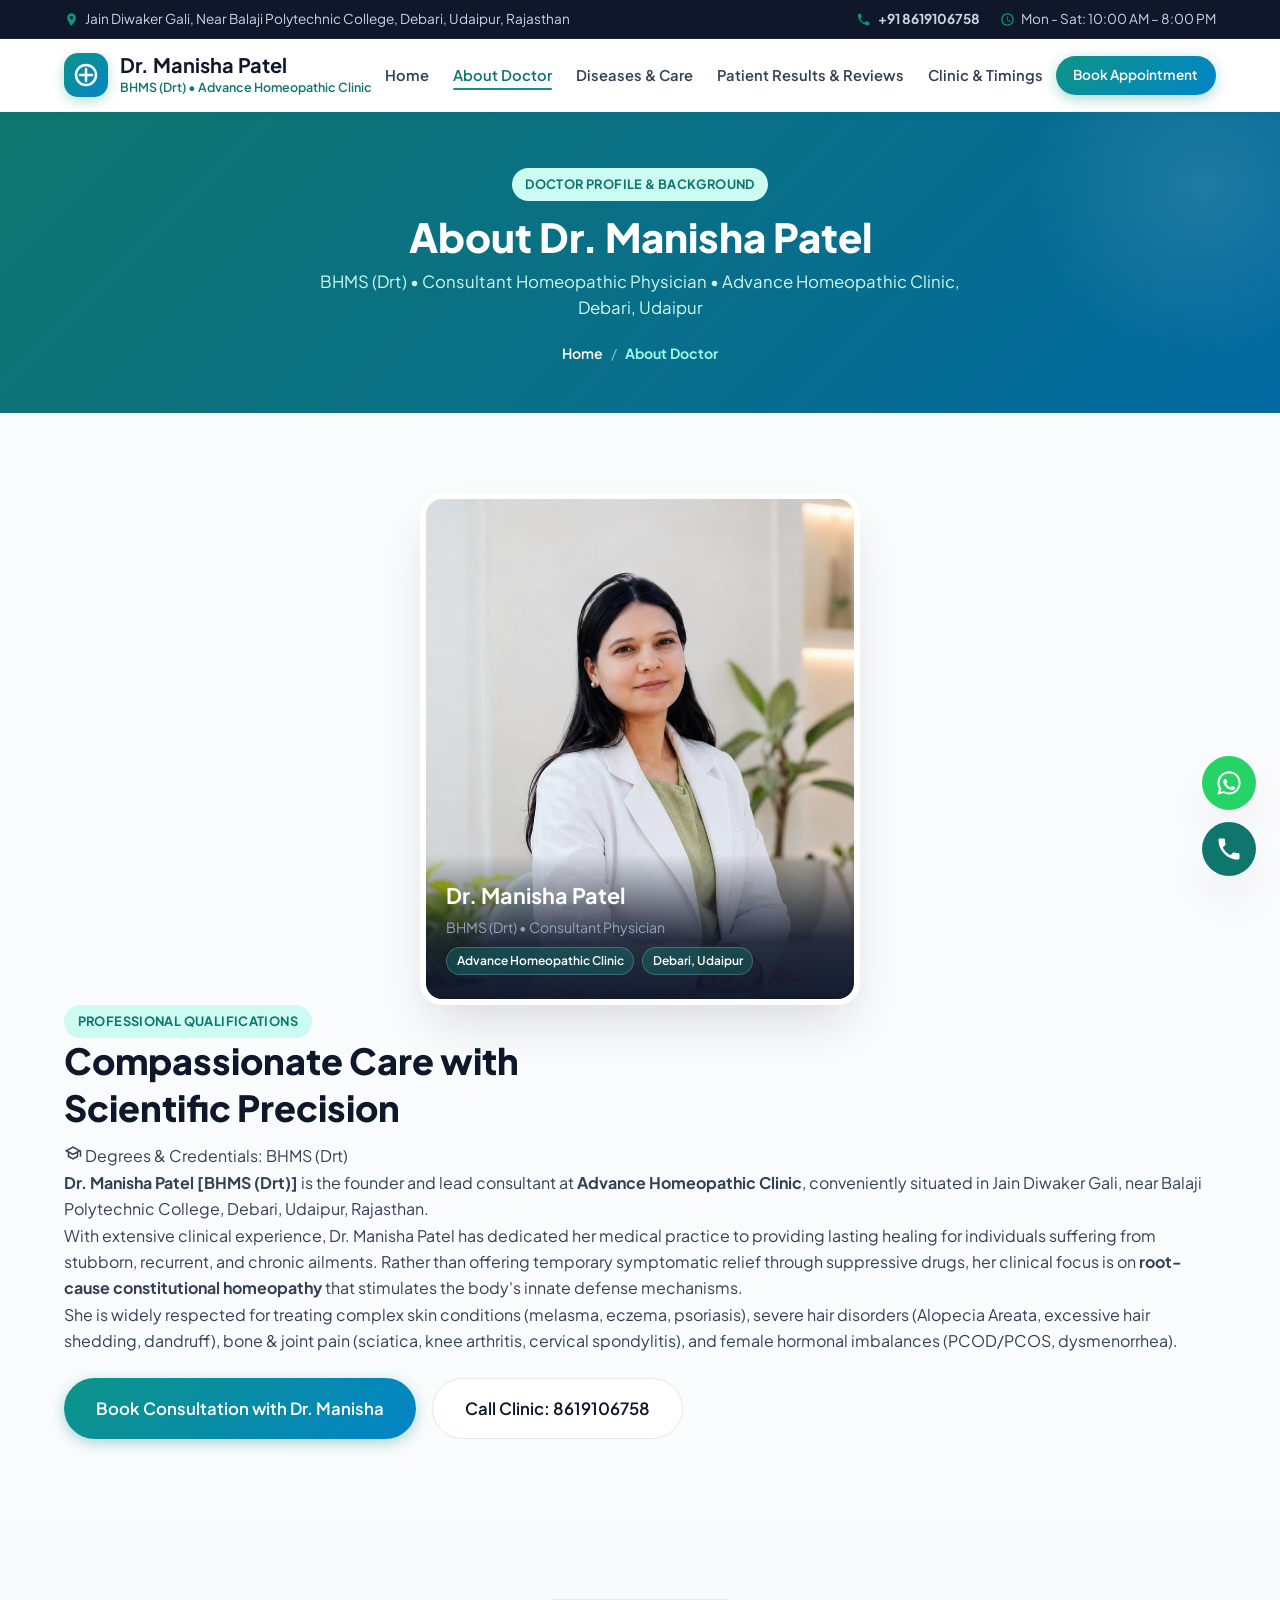
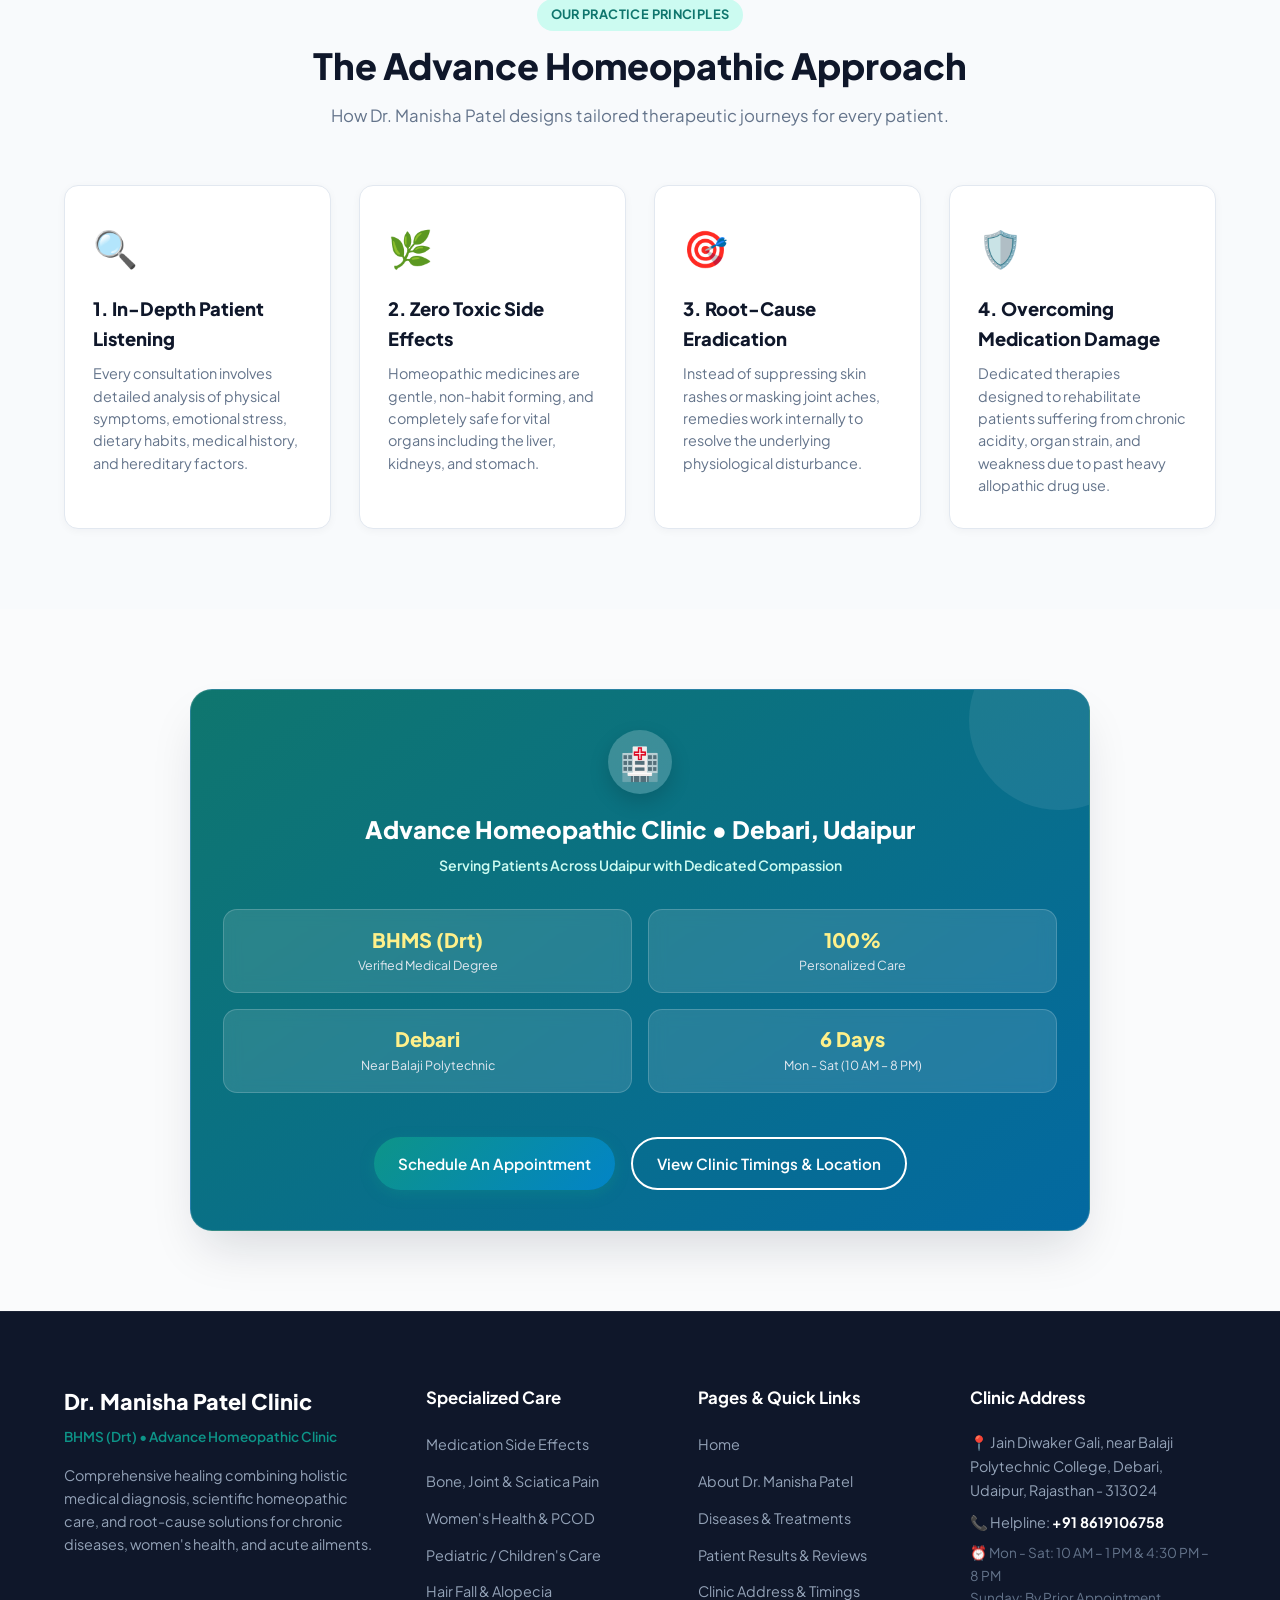
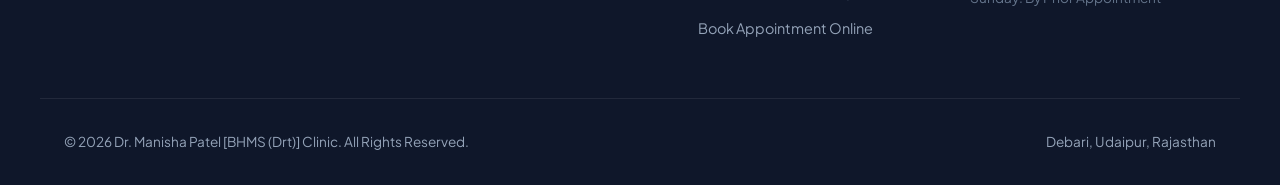
==== about.html @ db6fccb2 "Convert website to full multi-page architecture with dedicated pages for About Doctor, Diseases, Pat" ====
<!DOCTYPE html>
<html lang="en">
<head>
  <meta charset="UTF-8">
  <meta name="viewport" content="width=device-width, initial-scale=1.0">
  <title>About Dr. Manisha Patel | BHMS (Drt) - Advance Homeopathic Clinic Udaipur</title>
  <meta name="description" content="Learn about Dr. Manisha Patel (BHMS Drt) - Dedicated Homeopathic physician in Debari, Udaipur, treating chronic hair, skin, joint pain, and gynecological disorders.">
  <link rel="preconnect" href="https://fonts.googleapis.com">
  <link rel="preconnect" href="https://fonts.gstatic.com" crossorigin>
  <link href="https://fonts.googleapis.com/css2?family=Plus+Jakarta+Sans:wght@400;500;600;700;800&display=swap" rel="stylesheet">
  <link rel="stylesheet" href="assets/css/style.css">
</head>
<body>

  <!-- Top Announcement / Quick Contact Bar -->
  <aside class="top-bar" aria-label="Quick Contact Bar">
    <div class="container top-bar-content">
      <div class="top-bar-left">
        <span class="top-bar-item">
          <svg viewBox="0 0 24 24"><path d="M12 2C8.13 2 5 5.13 5 9c0 5.25 7 13 7 13s7-7.75 7-13c0-3.87-3.13-7-7-7zm0 9.5c-1.38 0-2.5-1.12-2.5-2.5s1.12-2.5 2.5-2.5 2.5 1.12 2.5 2.5-1.12 2.5-2.5 2.5z"/></svg>
          Jain Diwaker Gali, Near Balaji Polytechnic College, Debari, Udaipur, Rajasthan
        </span>
      </div>
      <div class="top-bar-right">
        <a href="tel:8619106758" class="top-bar-item">
          <svg viewBox="0 0 24 24"><path d="M6.62 10.79c1.44 2.83 3.76 5.14 6.59 6.59l2.2-2.2c.27-.27.67-.36 1.02-.24 1.12.37 2.33.57 3.57.57.55 0 1 .45 1 1V20c0 .55-.45 1-1 1-9.39 0-17-7.61-17-17 0-.55.45-1 1-1h3.5c.55 0 1 .45 1 1 0 1.25.2 2.45.57 3.57.11.35.03.74-.25 1.02l-2.2 2.2z"/></svg>
          <strong>+91 8619106758</strong>
        </a>
        <span class="top-bar-item">
          <svg viewBox="0 0 24 24"><path d="M11.99 2C6.47 2 2 6.48 2 12s4.47 10 9.99 10C17.52 22 22 17.52 22 12S17.52 2 11.99 2zM12 20c-4.42 0-8-3.58-8-8s3.58-8 8-8 8 3.58 8 8-3.58 8-8 8zm.5-13H11v6l5.25 3.15.75-1.23-4.5-2.67z"/></svg>
          Mon - Sat: 10:00 AM &ndash; 8:00 PM
        </span>
      </div>
    </div>
  </aside>

  <!-- Main Navigation Header -->
  <header class="site-header">
    <div class="container nav-container">
      <a href="index.html" class="brand-logo">
        <div class="brand-icon">
          <svg viewBox="0 0 24 24" fill="none" stroke="currentColor" stroke-width="2.5" stroke-linecap="round" stroke-linejoin="round">
            <path d="M12 6v12M6 12h12"/>
            <circle cx="12" cy="12" r="10"/>
          </svg>
        </div>
        <div class="brand-text">
          <h1>Dr. Manisha Patel</h1>
          <span>BHMS (Drt) &bull; Advance Homeopathic Clinic</span>
        </div>
      </a>

      <!-- Desktop & Mobile Nav Menu -->
      <nav>
        <ul class="nav-menu" id="navMenu">
          <li><a href="index.html" class="nav-link ">Home</a></li>
          <li><a href="about.html" class="nav-link active">About Doctor</a></li>
          <li><a href="treatments.html" class="nav-link ">Diseases &amp; Care</a></li>
          <li><a href="results.html" class="nav-link ">Patient Results &amp; Reviews</a></li>
          <li><a href="contact.html" class="nav-link ">Clinic &amp; Timings</a></li>
        </ul>
      </nav>

      <div class="nav-actions">
        <a href="appointment.html" class="btn btn-primary btn-sm">Book Appointment</a>
        <button class="mobile-toggle" id="mobileToggle" aria-label="Toggle navigation menu">
          <svg width="26" height="26" fill="currentColor" viewBox="0 0 24 24">
            <path d="M3 18h18v-2H3v2zm0-5h18v-2H3v2zm0-7v2h18V6H3z"/>
          </svg>
        </button>
      </div>
    </div>
  </header>

  <!-- Page Header Banner -->
  <section class="page-banner">
    <div class="container">
      <span class="badge badge-teal" style="margin-bottom: 0.75rem;">Doctor Profile &amp; Background</span>
      <h1>About Dr. Manisha Patel</h1>
      <p>BHMS (Drt) &bull; Consultant Homeopathic Physician &bull; Advance Homeopathic Clinic, Debari, Udaipur</p>
      <div class="breadcrumb-nav">
        <a href="index.html">Home</a>
        <span>/</span>
        <strong>About Doctor</strong>
      </div>
    </div>
  </section>

  <!-- Detailed Biography Section -->
  <section class="section">
    <div class="container about-grid">
      <div class="about-image-column">
        <div class="doctor-photo-card" style="max-width: 440px; margin: 0 auto;">
          <img src="assets/images/dr-manisha.jpg" alt="Dr. Manisha Patel BHMS Drt - Advance Homeopathic Clinic" style="height: 500px;">
          <div class="photo-overlay-info">
            <h3>Dr. Manisha Patel</h3>
            <p>BHMS (Drt) &bull; Consultant Physician</p>
            <div class="photo-specialties">
              <span>Advance Homeopathic Clinic</span>
              <span>Debari, Udaipur</span>
            </div>
          </div>
        </div>
      </div>

      <div class="about-content">
        <span class="badge badge-teal">Professional Qualifications</span>
        <h2 class="section-title">Compassionate Care with <br><span class="highlight">Scientific Precision</span></h2>
        
        <div class="credentials-pill">
          <svg width="18" height="18" fill="currentColor" viewBox="0 0 24 24"><path d="M12 3L1 9l4 2.18v6L12 21l7-3.82v-6l2-1.09V17h2V9L12 3zm6.82 6L12 12.72 5.18 9 12 5.28 18.82 9zM17 15.99l-5 2.73-5-2.73v-3.72L12 15l5-2.73v3.72z"/></svg>
          <span>Degrees &amp; Credentials: BHMS (Drt)</span>
        </div>

        <p class="about-bio">
          <strong>Dr. Manisha Patel [BHMS (Drt)]</strong> is the founder and lead consultant at <strong>Advance Homeopathic Clinic</strong>, conveniently situated in Jain Diwaker Gali, near Balaji Polytechnic College, Debari, Udaipur, Rajasthan.
        </p>

        <p class="about-bio">
          With extensive clinical experience, Dr. Manisha Patel has dedicated her medical practice to providing lasting healing for individuals suffering from stubborn, recurrent, and chronic ailments. Rather than offering temporary symptomatic relief through suppressive drugs, her clinical focus is on <strong>root-cause constitutional homeopathy</strong> that stimulates the body's innate defense mechanisms.
        </p>

        <p class="about-bio">
          She is widely respected for treating complex skin conditions (melasma, eczema, psoriasis), severe hair disorders (Alopecia Areata, excessive hair shedding, dandruff), bone &amp; joint pain (sciatica, knee arthritis, cervical spondylitis), and female hormonal imbalances (PCOD/PCOS, dysmenorrhea).
        </p>

        <div style="margin-top: 1.5rem; display: flex; gap: 1rem; flex-wrap: wrap;">
          <a href="appointment.html" class="btn btn-primary btn-lg">Book Consultation with Dr. Manisha</a>
          <a href="tel:8619106758" class="btn btn-phone btn-lg">Call Clinic: 8619106758</a>
        </div>
      </div>
    </div>
  </section>

  <!-- Medical Philosophy & Core Principles -->
  <section class="section section-bg">
    <div class="container">
      <div class="section-header">
        <span class="badge badge-teal">Our Practice Principles</span>
        <h2 class="section-title">The Advance Homeopathic Approach</h2>
        <p class="section-subtitle">How Dr. Manisha Patel designs tailored therapeutic journeys for every patient.</p>
      </div>

      <div class="philosophy-grid">
        <div class="philosophy-card">
          <div class="phil-icon">🔍</div>
          <h4>1. In-Depth Patient Listening</h4>
          <p>Every consultation involves detailed analysis of physical symptoms, emotional stress, dietary habits, medical history, and hereditary factors.</p>
        </div>

        <div class="philosophy-card">
          <div class="phil-icon">🌿</div>
          <h4>2. Zero Toxic Side Effects</h4>
          <p>Homeopathic medicines are gentle, non-habit forming, and completely safe for vital organs including the liver, kidneys, and stomach.</p>
        </div>

        <div class="philosophy-card">
          <div class="phil-icon">🎯</div>
          <h4>3. Root-Cause Eradication</h4>
          <p>Instead of suppressing skin rashes or masking joint aches, remedies work internally to resolve the underlying physiological disturbance.</p>
        </div>

        <div class="philosophy-card">
          <div class="phil-icon">🛡️</div>
          <h4>4. Overcoming Medication Damage</h4>
          <p>Dedicated therapies designed to rehabilitate patients suffering from chronic acidity, organ strain, and weakness due to past heavy allopathic drug use.</p>
        </div>
      </div>
    </div>
  </section>

  <!-- Clinic Highlights Strip -->
  <section class="section">
    <div class="container">
      <div class="about-highlights-card" style="max-width: 900px; margin: 0 auto;">
        <div class="clinic-emblem">🏥</div>
        <h3>Advance Homeopathic Clinic &bull; Debari, Udaipur</h3>
        <p class="emblem-subtitle">Serving Patients Across Udaipur with Dedicated Compassion</p>

        <div class="about-feature-badges">
          <div class="about-feature-badge-item">
            <span class="badge-num">BHMS (Drt)</span>
            <span class="badge-lbl">Verified Medical Degree</span>
          </div>
          <div class="about-feature-badge-item">
            <span class="badge-num">100%</span>
            <span class="badge-lbl">Personalized Care</span>
          </div>
          <div class="about-feature-badge-item">
            <span class="badge-num">Debari</span>
            <span class="badge-lbl">Near Balaji Polytechnic</span>
          </div>
          <div class="about-feature-badge-item">
            <span class="badge-num">6 Days</span>
            <span class="badge-lbl">Mon - Sat (10 AM &ndash; 8 PM)</span>
          </div>
        </div>

        <div style="display: flex; gap: 1rem; flex-wrap: wrap; justify-content: center; margin-top: 1rem;">
          <a href="appointment.html" class="btn btn-primary">Schedule An Appointment</a>
          <a href="contact.html" class="btn btn-outline" style="color: #ffffff; border-color: #ffffff;">View Clinic Timings &amp; Location</a>
        </div>
      </div>
    </div>
  </section>

  <!-- Floating Quick Action Buttons (Mobile & Desktop) -->
  <div class="floating-actions">
    <a href="https://wa.me/918619106758?text=Hello%20Dr.%20Manisha%20Patel,%20I%20would%20like%20to%20book%20an%20appointment." target="_blank" class="float-btn whatsapp-float" aria-label="Chat on WhatsApp">
      <span class="float-tooltip">Chat with Doctor</span>
      <svg viewBox="0 0 24 24"><path d="M12.04 2c-5.46 0-9.91 4.45-9.91 9.91 0 1.75.46 3.45 1.32 4.95L2.05 22l5.25-1.38c1.45.79 3.08 1.21 4.74 1.21 5.46 0 9.91-4.45 9.91-9.91 0-2.65-1.03-5.14-2.9-7.01A9.816 9.816 0 0012.04 2m.01 1.67c2.2 0 4.26.86 5.82 2.42a8.225 8.225 0 012.41 5.83c0 4.54-3.7 8.24-8.24 8.24-1.43 0-2.82-.37-4.04-1.08l-.29-.17-3.12.82.83-3.04-.19-.3a8.21 8.21 0 01-1.26-4.46c0-4.54 3.7-8.24 8.24-8.24m4.52 11.66c-.25-.13-1.47-.72-1.7-.81-.23-.08-.39-.13-.56.13-.17.25-.64.81-.79.97-.14.17-.29.19-.54.06-.25-.13-1.06-.39-2.02-1.25-.75-.67-1.26-1.5-1.41-1.75-.14-.25-.02-.39.11-.51.11-.11.25-.29.38-.44.13-.14.17-.25.25-.42.08-.17.04-.31-.02-.44-.06-.13-.56-1.35-.77-1.85-.2-.49-.41-.42-.56-.43h-.48c-.17 0-.44.06-.67.31-.23.25-.88.86-.88 2.1s.9 2.44 1.03 2.61c.13.17 1.77 2.7 4.29 3.79.6.26 1.07.41 1.44.53.6.19 1.15.16 1.58.1.48-.07 1.47-.6 1.68-1.18.21-.58.21-1.07.15-1.18-.07-.11-.23-.17-.48-.3z"/></svg>
    </a>
    <a href="tel:8619106758" class="float-btn call-float" aria-label="Call Clinic">
      <span class="float-tooltip">Call Doctor (8619106758)</span>
      <svg viewBox="0 0 24 24"><path d="M6.62 10.79c1.44 2.83 3.76 5.14 6.59 6.59l2.2-2.2c.27-.27.67-.36 1.02-.24 1.12.37 2.33.57 3.57.57.55 0 1 .45 1 1V20c0 .55-.45 1-1 1-9.39 0-17-7.61-17-17 0-.55.45-1 1-1h3.5c.55 0 1 .45 1 1 0 1.25.2 2.45.57 3.57.11.35.03.74-.25 1.02l-2.2 2.2z"/></svg>
    </a>
  </div>

  <!-- Footer -->
  <footer class="site-footer">
    <div class="container footer-grid">
      <!-- Col 1 -->
      <div class="footer-brand">
        <h3>Dr. Manisha Patel Clinic</h3>
        <span>BHMS (Drt) &bull; Advance Homeopathic Clinic</span>
        <p>Comprehensive healing combining holistic medical diagnosis, scientific homeopathic care, and root-cause solutions for chronic diseases, women's health, and acute ailments.</p>
      </div>

      <!-- Col 2 -->
      <div class="footer-col">
        <h4>Specialized Care</h4>
        <ul class="footer-links">
          <li><a href="treatments.html">Medication Side Effects</a></li>
          <li><a href="treatments.html">Bone, Joint &amp; Sciatica Pain</a></li>
          <li><a href="treatments.html">Women's Health &amp; PCOD</a></li>
          <li><a href="treatments.html">Pediatric / Children's Care</a></li>
          <li><a href="treatments.html">Hair Fall &amp; Alopecia</a></li>
        </ul>
      </div>

      <!-- Col 3 -->
      <div class="footer-col">
        <h4>Pages &amp; Quick Links</h4>
        <ul class="footer-links">
          <li><a href="index.html">Home</a></li>
          <li><a href="about.html">About Dr. Manisha Patel</a></li>
          <li><a href="treatments.html">Diseases &amp; Treatments</a></li>
          <li><a href="results.html">Patient Results &amp; Reviews</a></li>
          <li><a href="contact.html">Clinic Address &amp; Timings</a></li>
          <li><a href="appointment.html">Book Appointment Online</a></li>
        </ul>
      </div>

      <!-- Col 4 -->
      <div class="footer-col">
        <h4>Clinic Address</h4>
        <p style="font-size: 0.9rem; margin-bottom: 0.5rem;">
          📍 Jain Diwaker Gali, near Balaji Polytechnic College, Debari, Udaipur, Rajasthan - 313024
        </p>
        <p style="font-size: 0.9rem; margin-bottom: 0.5rem;">
          📞 Helpline: <a href="tel:8619106758" style="color: #ffffff; font-weight: 700;">+91 8619106758</a>
        </p>
        <p style="font-size: 0.85rem; color: #64748b;">
          ⏰ Mon - Sat: 10 AM &ndash; 1 PM &amp; 4:30 PM &ndash; 8 PM<br>Sunday: By Prior Appointment
        </p>
      </div>
    </div>

    <div class="container footer-bottom">
      <p>&copy; 2026 Dr. Manisha Patel [BHMS (Drt)] Clinic. All Rights Reserved.</p>
      <p>Debari, Udaipur, Rajasthan</p>
    </div>
  </footer>

  <!-- Main JavaScript -->
  <script src="assets/js/main.js"></script>
</body>
</html>
---- assets/css/style.css ----
/* ==========================================================================
   Dr. Manisha Patel Clinic - Main Stylesheet
   BHMS (Drt) | Advance Homeopathic Clinic Debari, Udaipur
   ========================================================================== */

:root {
  --primary: #0d9488;
  --primary-dark: #0f766e;
  --primary-light: #ccfbf1;
  --primary-gradient: linear-gradient(135deg, #0d9488 0%, #0284c7 100%);
  --secondary: #0284c7;
  --accent: #f59e0b;
  --accent-soft: #fef3c7;
  
  --dark: #0f172a;
  --slate: #334155;
  --muted: #64748b;
  --light-bg: #f8fafc;
  --card-bg: #ffffff;
  --border: #e2e8f0;
  --border-light: #f1f5f9;
  
  --whatsapp-color: #25d366;
  --whatsapp-dark: #128c7e;
  
  --shadow-sm: 0 2px 8px rgba(15, 23, 42, 0.04);
  --shadow-md: 0 10px 25px -5px rgba(15, 23, 42, 0.08), 0 8px 10px -6px rgba(15, 23, 42, 0.04);
  --shadow-lg: 0 20px 35px -10px rgba(13, 148, 136, 0.15);
  --shadow-xl: 0 25px 50px -12px rgba(15, 23, 42, 0.15);
  
  --radius-sm: 8px;
  --radius-md: 14px;
  --radius-lg: 22px;
  --radius-full: 9999px;
  
  --transition: all 0.3s cubic-bezier(0.4, 0, 0.2, 1);
}

*, *::before, *::after {
  box-sizing: border-box;
  margin: 0;
  padding: 0;
}

html {
  scroll-behavior: smooth;
  font-size: 16px;
}

body {
  font-family: 'Plus Jakarta Sans', system-ui, -apple-system, BlinkMacSystemFont, 'Segoe UI', Roboto, sans-serif;
  color: var(--slate);
  background-color: #fafbfc;
  line-height: 1.65;
  overflow-x: hidden;
}

img {
  max-width: 100%;
  height: auto;
  display: block;
}

a {
  color: inherit;
  text-decoration: none;
  transition: var(--transition);
}

button, input, select, textarea {
  font-family: inherit;
}

.container {
  width: 100%;
  max-width: 1200px;
  margin: 0 auto;
  padding: 0 1.5rem;
}

/* ==========================================================================
   Top Announcement / Quick Contact Bar
   ========================================================================== */
.top-bar {
  background: var(--dark);
  color: #cbd5e1;
  font-size: 0.85rem;
  padding: 0.5rem 0;
  border-bottom: 1px solid rgba(255, 255, 255, 0.08);
}

.top-bar-content {
  display: flex;
  justify-content: space-between;
  align-items: center;
  flex-wrap: wrap;
  gap: 0.75rem;
}

.top-bar-left, .top-bar-right {
  display: flex;
  align-items: center;
  gap: 1.25rem;
  flex-wrap: wrap;
}

.top-bar-item {
  display: inline-flex;
  align-items: center;
  gap: 0.4rem;
}

.top-bar-item svg {
  width: 15px;
  height: 15px;
  fill: currentColor;
  color: var(--primary);
}

.top-bar a:hover {
  color: #ffffff;
  text-decoration: underline;
}

/* ==========================================================================
   Header & Navigation
   ========================================================================== */
.site-header {
  background: rgba(255, 255, 255, 0.95);
  backdrop-filter: blur(12px);
  -webkit-backdrop-filter: blur(12px);
  position: sticky;
  top: 0;
  z-index: 1000;
  box-shadow: var(--shadow-sm);
  border-bottom: 1px solid var(--border-light);
  transition: var(--transition);
}

.nav-container {
  display: flex;
  align-items: center;
  justify-content: space-between;
  padding: 0.85rem 1.5rem;
}

.brand-logo {
  display: flex;
  align-items: center;
  gap: 0.75rem;
}

.brand-icon {
  width: 44px;
  height: 44px;
  background: var(--primary-gradient);
  border-radius: var(--radius-md);
  display: flex;
  align-items: center;
  justify-content: center;
  color: #ffffff;
  box-shadow: 0 4px 12px rgba(13, 148, 136, 0.3);
}

.brand-icon svg {
  width: 24px;
  height: 24px;
}

.brand-text h1 {
  font-size: 1.25rem;
  font-weight: 700;
  color: var(--dark);
  line-height: 1.2;
}

.brand-text span {
  font-size: 0.78rem;
  font-weight: 600;
  color: var(--primary-dark);
  display: block;
}

.nav-menu {
  display: flex;
  align-items: center;
  gap: 1.5rem;
  list-style: none;
}

.nav-link {
  font-weight: 600;
  font-size: 0.92rem;
  color: var(--slate);
  position: relative;
  padding: 0.25rem 0;
}

.nav-link:hover, .nav-link.active {
  color: var(--primary-dark);
}

.nav-link::after {
  content: '';
  position: absolute;
  bottom: -2px;
  left: 0;
  width: 0;
  height: 2px;
  background: var(--primary);
  transition: var(--transition);
  border-radius: 2px;
}

.nav-link:hover::after, .nav-link.active::after {
  width: 100%;
}

.nav-actions {
  display: flex;
  align-items: center;
  gap: 0.75rem;
}

.mobile-toggle {
  display: none;
  background: none;
  border: none;
  color: var(--dark);
  cursor: pointer;
  padding: 0.5rem;
}

/* ==========================================================================
   Buttons & Badges
   ========================================================================== */
.btn {
  display: inline-flex;
  align-items: center;
  justify-content: center;
  gap: 0.5rem;
  padding: 0.75rem 1.5rem;
  border-radius: var(--radius-full);
  font-weight: 600;
  font-size: 0.95rem;
  cursor: pointer;
  border: none;
  transition: var(--transition);
  text-align: center;
}

.btn-primary {
  background: var(--primary-gradient);
  color: #ffffff;
  box-shadow: 0 4px 14px rgba(13, 148, 136, 0.35);
}

.btn-primary:hover {
  transform: translateY(-2px);
  box-shadow: 0 6px 20px rgba(13, 148, 136, 0.45);
}

.btn-outline {
  background: transparent;
  color: var(--primary-dark);
  border: 2px solid var(--primary);
}

.btn-outline:hover {
  background: var(--primary);
  color: #ffffff;
  transform: translateY(-2px);
}

.btn-whatsapp {
  background: var(--whatsapp-color);
  color: #ffffff;
  box-shadow: 0 4px 14px rgba(37, 211, 102, 0.3);
}

.btn-whatsapp:hover {
  background: var(--whatsapp-dark);
  color: #ffffff;
  transform: translateY(-2px);
  box-shadow: 0 6px 20px rgba(37, 211, 102, 0.4);
}

.btn-phone {
  background: #ffffff;
  color: var(--dark);
  border: 1px solid var(--border);
}

.btn-phone:hover {
  background: var(--light-bg);
  border-color: var(--primary);
  color: var(--primary-dark);
}

.btn-sm {
  padding: 0.5rem 1.1rem;
  font-size: 0.85rem;
}

.btn-lg {
  padding: 0.95rem 2rem;
  font-size: 1.05rem;
}

.badge {
  display: inline-flex;
  align-items: center;
  gap: 0.4rem;
  padding: 0.35rem 0.85rem;
  border-radius: var(--radius-full);
  font-size: 0.8rem;
  font-weight: 700;
  letter-spacing: 0.03em;
  text-transform: uppercase;
}

.badge-teal {
  background: var(--primary-light);
  color: var(--primary-dark);
}

.badge-amber {
  background: var(--accent-soft);
  color: #92400e;
}

.badge-rose {
  background: #ffe4e6;
  color: #be123c;
}

.badge-blue {
  background: #e0f2fe;
  color: #0369a1;
}

.badge-purple {
  background: #f3e8ff;
  color: #7e22ce;
}

/* ==========================================================================
   Hero Section
   ========================================================================== */
.hero-section {
  position: relative;
  padding: 4.5rem 0 3.5rem;
  background: linear-gradient(180deg, #f0fdfa 0%, #ffffff 100%);
  overflow: hidden;
}

.hero-section::before {
  content: '';
  position: absolute;
  top: -150px;
  right: -100px;
  width: 450px;
  height: 450px;
  border-radius: 50%;
  background: radial-gradient(circle, rgba(13, 148, 136, 0.08) 0%, rgba(2, 132, 199, 0.02) 70%, transparent 100%);
  z-index: 0;
}

.hero-grid {
  display: grid;
  grid-template-columns: 1.15fr 0.85fr;
  gap: 3.5rem;
  align-items: center;
  position: relative;
  z-index: 1;
}

.hero-content {
  display: flex;
  flex-direction: column;
  gap: 1.25rem;
}

.hero-title {
  font-size: 2.85rem;
  font-weight: 800;
  color: var(--dark);
  line-height: 1.2;
  letter-spacing: -0.02em;
}

.hero-title .highlight {
  background: var(--primary-gradient);
  -webkit-background-clip: text;
  -webkit-text-fill-color: transparent;
}

.hero-doctor-badge {
  display: inline-flex;
  align-items: center;
  gap: 0.5rem;
  background: #ffffff;
  padding: 0.4rem 1rem;
  border-radius: var(--radius-full);
  box-shadow: var(--shadow-sm);
  border: 1px solid var(--border);
  width: fit-content;
  font-size: 0.9rem;
  color: var(--primary-dark);
  font-weight: 600;
}

.hero-desc {
  font-size: 1.125rem;
  color: var(--slate);
  line-height: 1.7;
}

.hero-features {
  display: grid;
  grid-template-columns: repeat(2, 1fr);
  gap: 0.75rem;
  margin-top: 0.5rem;
}

.hero-feature-item {
  display: flex;
  align-items: center;
  gap: 0.6rem;
  font-size: 0.95rem;
  font-weight: 600;
  color: var(--dark);
}

.hero-feature-item svg {
  color: var(--primary);
  flex-shrink: 0;
}

.hero-cta-group {
  display: flex;
  gap: 1rem;
  flex-wrap: wrap;
  margin-top: 1rem;
}

.doctor-photo-card {
  position: relative;
  border-radius: var(--radius-lg);
  overflow: hidden;
  box-shadow: var(--shadow-xl);
  border: 6px solid #ffffff;
  background: #ffffff;
  max-width: 400px;
  width: 100%;
}

.doctor-photo-card img {
  width: 100%;
  height: 480px;
  object-fit: cover;
  object-position: top center;
  transition: transform 0.5s ease;
}

.doctor-photo-card:hover img {
  transform: scale(1.02);
}

.photo-overlay-info {
  position: absolute;
  bottom: 0;
  left: 0;
  right: 0;
  padding: 1.5rem 1.25rem;
  background: linear-gradient(180deg, transparent 0%, rgba(15, 23, 42, 0.88) 60%, rgba(15, 23, 42, 0.98) 100%);
  color: #ffffff;
}

.photo-overlay-info h3 {
  font-size: 1.35rem;
  font-weight: 700;
  margin-bottom: 0.15rem;
}

.photo-overlay-info p {
  font-size: 0.88rem;
  color: #94a3b8;
  margin-bottom: 0.5rem;
}

.photo-specialties {
  display: flex;
  gap: 0.5rem;
  flex-wrap: wrap;
}

.photo-specialties span {
  background: rgba(13, 148, 136, 0.3);
  backdrop-filter: blur(4px);
  border: 1px solid rgba(255, 255, 255, 0.2);
  padding: 0.2rem 0.6rem;
  border-radius: var(--radius-full);
  font-size: 0.75rem;
  font-weight: 600;
}

.floating-badge {
  position: absolute;
  background: #ffffff;
  padding: 0.75rem 1.1rem;
  border-radius: var(--radius-md);
  box-shadow: var(--shadow-lg);
  display: flex;
  align-items: center;
  gap: 0.75rem;
  z-index: 2;
  border: 1px solid rgba(13, 148, 136, 0.15);
  animation: float 4s ease-in-out infinite alternate;
}

.floating-badge.badge-top-left {
  top: 2rem;
  left: -2rem;
}

.floating-badge.badge-bottom-right {
  bottom: 3.5rem;
  right: -1.5rem;
  animation-delay: -2s;
}

.floating-badge-icon {
  width: 38px;
  height: 38px;
  border-radius: 50%;
  background: var(--primary-light);
  color: var(--primary-dark);
  display: flex;
  align-items: center;
  justify-content: center;
  font-size: 1.2rem;
}

.floating-badge-text strong {
  display: block;
  font-size: 0.9rem;
  color: var(--dark);
  line-height: 1.2;
}

.floating-badge-text span {
  font-size: 0.75rem;
  color: var(--muted);
}

@keyframes float {
  0% { transform: translateY(0px); }
  100% { transform: translateY(-10px); }
}

/* ==========================================================================
   Section Headers
   ========================================================================== */
.section {
  padding: 5rem 0;
}

.section-bg {
  background: #f8fafc;
}

.section-header {
  text-align: center;
  max-width: 760px;
  margin: 0 auto 3.5rem;
}

.section-header .badge {
  margin-bottom: 0.75rem;
}

.section-title {
  font-size: 2.25rem;
  font-weight: 800;
  color: var(--dark);
  line-height: 1.3;
  margin-bottom: 0.75rem;
}

.section-subtitle {
  font-size: 1.05rem;
  color: var(--muted);
}

/* ==========================================================================
   Disease Categories & Conditions Section
   ========================================================================== */
.disease-categories-grid {
  display: grid;
  grid-template-columns: repeat(auto-fit, minmax(360px, 1fr));
  gap: 2rem;
}

.disease-category-card {
  background: #ffffff;
  border-radius: var(--radius-lg);
  border: 1px solid var(--border);
  box-shadow: var(--shadow-sm);
  overflow: hidden;
  transition: var(--transition);
  display: flex;
  flex-direction: column;
}

.disease-category-card:hover {
  transform: translateY(-5px);
  box-shadow: var(--shadow-lg);
  border-color: var(--primary);
}

.disease-card-header {
  padding: 1.5rem 1.75rem;
  display: flex;
  align-items: center;
  gap: 1rem;
  border-bottom: 1px solid var(--border-light);
  background: #fafbfc;
}

.disease-card-icon {
  width: 52px;
  height: 52px;
  border-radius: var(--radius-md);
  display: flex;
  align-items: center;
  justify-content: center;
  font-size: 1.6rem;
  background: #ffffff;
  box-shadow: var(--shadow-sm);
  border: 1px solid var(--border);
  flex-shrink: 0;
}

.disease-card-title-group h3 {
  font-size: 1.25rem;
  font-weight: 800;
  color: var(--dark);
  line-height: 1.25;
}

.disease-card-title-group span {
  font-size: 0.8rem;
  font-weight: 600;
  color: var(--primary-dark);
}

.disease-items-list {
  padding: 1.5rem 1.75rem;
  list-style: none;
  display: flex;
  flex-direction: column;
  gap: 1rem;
  flex-grow: 1;
}

.disease-item {
  display: flex;
  align-items: flex-start;
  gap: 0.85rem;
}

.disease-item-sign {
  width: 32px;
  height: 32px;
  border-radius: var(--radius-sm);
  background: #f0fdfa;
  border: 1px solid rgba(13, 148, 136, 0.2);
  display: flex;
  align-items: center;
  justify-content: center;
  font-size: 1rem;
  flex-shrink: 0;
  margin-top: 0.15rem;
}

.disease-item-content strong {
  display: block;
  font-size: 0.95rem;
  font-weight: 700;
  color: var(--dark);
  line-height: 1.35;
}

.disease-item-content p {
  font-size: 0.86rem;
  color: var(--muted);
  line-height: 1.45;
  margin-top: 0.15rem;
}

.disease-card-footer {
  padding: 1rem 1.75rem;
  background: #fafbfc;
  border-top: 1px solid var(--border-light);
  display: flex;
  align-items: center;
  justify-content: space-between;
}

.disease-card-footer a {
  font-size: 0.88rem;
  font-weight: 700;
  color: var(--primary-dark);
  display: inline-flex;
  align-items: center;
  gap: 0.4rem;
}

.disease-card-footer a:hover {
  color: var(--secondary);
  text-decoration: underline;
}

/* ==========================================================================
   Real Patient Results & Reviews Showcase (New)
   ========================================================================== */
.results-section {
  background: linear-gradient(180deg, #ffffff 0%, #f0fdfa 50%, #ffffff 100%);
  padding: 5rem 0;
}

.results-grid {
  display: grid;
  grid-template-columns: repeat(auto-fit, minmax(350px, 1fr));
  gap: 2rem;
}

.result-card {
  background: #ffffff;
  border-radius: var(--radius-lg);
  border: 1px solid var(--border);
  box-shadow: var(--shadow-md);
  overflow: hidden;
  transition: var(--transition);
  display: flex;
  flex-direction: column;
}

.result-card:hover {
  transform: translateY(-5px);
  box-shadow: var(--shadow-xl);
  border-color: var(--primary);
}

.result-image-holder {
  position: relative;
  background: #0f172a;
  overflow: hidden;
  display: flex;
  align-items: center;
  justify-content: center;
  min-height: 280px;
}

.result-image-holder img {
  width: 100%;
  height: 280px;
  object-fit: contain;
  background: #0b0f19;
  transition: transform 0.4s ease;
}

.result-card:hover .result-image-holder img {
  transform: scale(1.03);
}

.result-badge-tag {
  position: absolute;
  top: 1rem;
  left: 1rem;
  background: rgba(15, 23, 42, 0.85);
  backdrop-filter: blur(4px);
  color: #ffffff;
  padding: 0.35rem 0.85rem;
  border-radius: var(--radius-full);
  font-size: 0.78rem;
  font-weight: 700;
  border: 1px solid rgba(255, 255, 255, 0.2);
  display: inline-flex;
  align-items: center;
  gap: 0.35rem;
}

.result-badge-tag.verified {
  background: rgba(13, 148, 136, 0.9);
}

.result-card-body {
  padding: 1.5rem 1.75rem;
  display: flex;
  flex-direction: column;
  gap: 0.65rem;
  flex-grow: 1;
}

.result-category-label {
  font-size: 0.8rem;
  font-weight: 700;
  text-transform: uppercase;
  color: var(--primary-dark);
  letter-spacing: 0.04em;
}

.result-card-body h4 {
  font-size: 1.25rem;
  font-weight: 800;
  color: var(--dark);
  line-height: 1.3;
}

.result-card-body p {
  font-size: 0.9rem;
  color: var(--muted);
  line-height: 1.55;
}

.result-outcome-badge {
  display: inline-flex;
  align-items: center;
  gap: 0.4rem;
  background: #dcfce7;
  color: #15803d;
  font-size: 0.8rem;
  font-weight: 700;
  padding: 0.3rem 0.75rem;
  border-radius: var(--radius-full);
  width: fit-content;
  margin-top: 0.25rem;
}

/* WhatsApp Review Card */
.whatsapp-review-card {
  background: #ffffff;
  border-radius: var(--radius-lg);
  border: 2px solid #25d366;
  box-shadow: var(--shadow-lg);
  overflow: hidden;
  display: flex;
  flex-direction: column;
}

.whatsapp-review-header {
  background: #075e54;
  color: #ffffff;
  padding: 1rem 1.5rem;
  display: flex;
  align-items: center;
  justify-content: space-between;
}

.whatsapp-review-header .user-info {
  display: flex;
  align-items: center;
  gap: 0.75rem;
}

.whatsapp-review-header .avatar {
  width: 40px;
  height: 40px;
  border-radius: 50%;
  background: #128c7e;
  display: flex;
  align-items: center;
  justify-content: center;
  font-size: 1.2rem;
}

.whatsapp-review-header strong {
  display: block;
  font-size: 0.95rem;
}

.whatsapp-review-header span {
  font-size: 0.75rem;
  color: #a7f3d0;
}

.whatsapp-image-container {
  background: #efeae2;
  padding: 1.25rem;
  display: flex;
  justify-content: center;
}

.whatsapp-image-container img {
  border-radius: var(--radius-md);
  box-shadow: var(--shadow-md);
  max-height: 250px;
  object-fit: contain;
}

.whatsapp-review-quote {
  padding: 1.5rem 1.75rem;
  background: #ffffff;
  flex-grow: 1;
}

.whatsapp-review-quote blockquote {
  font-size: 0.95rem;
  font-style: italic;
  color: var(--dark);
  line-height: 1.6;
  border-left: 3px solid #25d366;
  padding-left: 1rem;
  margin-bottom: 0.75rem;
}

/* ==========================================================================
   Appointment Booking Section
   ========================================================================== */
.booking-section {
  position: relative;
  background: linear-gradient(180deg, #f0fdfa 0%, #e0f2fe 100%);
  padding: 5rem 0;
}

.booking-card-wrapper {
  max-width: 960px;
  margin: 0 auto;
  background: #ffffff;
  border-radius: var(--radius-lg);
  box-shadow: var(--shadow-xl);
  overflow: hidden;
  border: 1px solid var(--border);
  display: grid;
  grid-template-columns: 1fr 1.35fr;
}

.booking-info-pane {
  background: linear-gradient(135deg, #0f766e 0%, #0369a1 100%);
  color: #ffffff;
  padding: 3rem 2.25rem;
  display: flex;
  flex-direction: column;
  justify-content: space-between;
}

.booking-info-top h3 {
  font-size: 1.75rem;
  font-weight: 800;
  margin-bottom: 0.75rem;
  line-height: 1.25;
}

.booking-info-top p {
  font-size: 0.95rem;
  color: #e2e8f0;
  line-height: 1.6;
  margin-bottom: 2rem;
}

.booking-perks {
  display: flex;
  flex-direction: column;
  gap: 1.15rem;
}

.booking-perk-item {
  display: flex;
  align-items: flex-start;
  gap: 0.85rem;
}

.booking-perk-icon {
  width: 28px;
  height: 28px;
  border-radius: 50%;
  background: rgba(255, 255, 255, 0.2);
  display: flex;
  align-items: center;
  justify-content: center;
  flex-shrink: 0;
}

.booking-perk-icon svg {
  width: 16px;
  height: 16px;
  fill: #ffffff;
}

.booking-perk-text strong {
  display: block;
  font-size: 0.95rem;
  font-weight: 700;
}

.booking-perk-text span {
  font-size: 0.82rem;
  color: #cbd5e1;
}

.booking-direct-contact {
  margin-top: 2.5rem;
  padding-top: 1.5rem;
  border-top: 1px solid rgba(255, 255, 255, 0.2);
}

.booking-direct-contact p {
  font-size: 0.85rem;
  color: #cbd5e1;
  margin-bottom: 0.5rem;
}

.direct-phone-link {
  display: inline-flex;
  align-items: center;
  gap: 0.5rem;
  font-size: 1.35rem;
  font-weight: 800;
  color: #ffffff;
}

.direct-phone-link:hover {
  color: var(--accent);
}

.booking-form-pane {
  padding: 3rem 2.5rem;
  background: #ffffff;
}

.booking-form-header {
  margin-bottom: 1.75rem;
}

.booking-form-header h4 {
  font-size: 1.45rem;
  font-weight: 800;
  color: var(--dark);
}

.booking-form-header p {
  font-size: 0.9rem;
  color: var(--muted);
}

.appointment-form {
  display: flex;
  flex-direction: column;
  gap: 1.25rem;
}

.form-row {
  display: grid;
  grid-template-columns: repeat(2, 1fr);
  gap: 1rem;
}

.form-group {
  display: flex;
  flex-direction: column;
  gap: 0.4rem;
}

.form-group label {
  font-size: 0.88rem;
  font-weight: 700;
  color: var(--slate);
}

.form-group label .required {
  color: #e11d48;
}

.form-control {
  width: 100%;
  padding: 0.75rem 1rem;
  font-size: 0.95rem;
  border: 1.5px solid var(--border);
  border-radius: var(--radius-sm);
  background: #ffffff;
  color: var(--dark);
  transition: var(--transition);
  outline: none;
}

.form-control:focus {
  border-color: var(--primary);
  box-shadow: 0 0 0 3px rgba(13, 148, 136, 0.15);
}

textarea.form-control {
  resize: vertical;
  min-height: 85px;
}

.form-actions {
  display: flex;
  flex-direction: column;
  gap: 0.75rem;
  margin-top: 0.5rem;
}

.form-actions .or-divider {
  text-align: center;
  position: relative;
  font-size: 0.8rem;
  color: var(--muted);
  font-weight: 600;
  margin: 0.25rem 0;
}

.form-actions .or-divider::before,
.form-actions .or-divider::after {
  content: '';
  position: absolute;
  top: 50%;
  width: 40%;
  height: 1px;
  background: var(--border);
}

.form-actions .or-divider::before { left: 0; }
.form-actions .or-divider::after { right: 0; }

.form-privacy-note {
  font-size: 0.78rem;
  color: var(--muted);
  text-align: center;
  margin-top: 0.5rem;
}

/* ==========================================================================
   Clinic Location & Hours Section (Without Google Map)
   ========================================================================== */
.location-cards-row {
  display: grid;
  grid-template-columns: repeat(auto-fit, minmax(340px, 1fr));
  gap: 2rem;
}

.location-info-card {
  background: #ffffff;
  border-radius: var(--radius-lg);
  padding: 2.25rem;
  box-shadow: var(--shadow-sm);
  border: 1px solid var(--border);
  display: flex;
  flex-direction: column;
  justify-content: space-between;
  transition: var(--transition);
}

.location-info-card:hover {
  transform: translateY(-4px);
  box-shadow: var(--shadow-md);
  border-color: var(--primary-light);
}

.location-card-icon-title {
  display: flex;
  align-items: center;
  gap: 1rem;
  margin-bottom: 1.25rem;
}

.location-icon-bubble {
  width: 48px;
  height: 48px;
  border-radius: var(--radius-md);
  background: var(--primary-light);
  color: var(--primary-dark);
  display: flex;
  align-items: center;
  justify-content: center;
  font-size: 1.4rem;
  flex-shrink: 0;
}

.location-card-icon-title h4 {
  font-size: 1.25rem;
  font-weight: 800;
  color: var(--dark);
}

.location-card-body p {
  font-size: 0.95rem;
  color: var(--slate);
  line-height: 1.65;
  margin-bottom: 0.85rem;
}

.location-card-body p:last-child {
  margin-bottom: 0;
}

.hours-badge {
  display: inline-block;
  background: #f0fdf4;
  color: #166534;
  font-size: 0.8rem;
  font-weight: 700;
  padding: 0.25rem 0.75rem;
  border-radius: var(--radius-full);
  margin-top: 0.5rem;
}

.location-actions-wrap {
  margin-top: 1.75rem;
  padding-top: 1.25rem;
  border-top: 1px dashed var(--border);
  display: flex;
  gap: 0.75rem;
  flex-wrap: wrap;
}

/* ==========================================================================
   Footer
   ========================================================================== */
.site-footer {
  background: var(--dark);
  color: #94a3b8;
  padding: 4.5rem 0 2rem;
  border-top: 1px solid rgba(255, 255, 255, 0.05);
}

.footer-grid {
  display: grid;
  grid-template-columns: 1.4fr 1fr 1fr 1.1fr;
  gap: 3rem;
  margin-bottom: 3.5rem;
}

.footer-brand h3 {
  color: #ffffff;
  font-size: 1.35rem;
  font-weight: 800;
  margin-bottom: 0.4rem;
}

.footer-brand span {
  color: var(--primary);
  font-size: 0.85rem;
  font-weight: 600;
  display: block;
  margin-bottom: 1rem;
}

.footer-brand p {
  font-size: 0.9rem;
  line-height: 1.6;
}

.footer-col h4 {
  color: #ffffff;
  font-size: 1.05rem;
  font-weight: 700;
  margin-bottom: 1.25rem;
}

.footer-links {
  list-style: none;
  display: flex;
  flex-direction: column;
  gap: 0.65rem;
}

.footer-links a {
  font-size: 0.9rem;
  color: #94a3b8;
}

.footer-links a:hover {
  color: #ffffff;
  padding-left: 4px;
}

.footer-bottom {
  padding-top: 2rem;
  border-top: 1px solid rgba(255, 255, 255, 0.08);
  display: flex;
  justify-content: space-between;
  align-items: center;
  flex-wrap: wrap;
  gap: 1rem;
  font-size: 0.85rem;
}

/* ==========================================================================
   Floating Action Buttons (Mobile)
   ========================================================================== */
.floating-actions {
  position: fixed;
  bottom: 1.5rem;
  right: 1.5rem;
  display: flex;
  flex-direction: column;
  gap: 0.75rem;
  z-index: 999;
}

.float-btn {
  width: 54px;
  height: 54px;
  border-radius: 50%;
  display: flex;
  align-items: center;
  justify-content: center;
  color: #ffffff;
  box-shadow: var(--shadow-xl);
  transition: var(--transition);
  position: relative;
}

.float-btn:hover {
  transform: scale(1.08);
}

.float-btn.whatsapp-float {
  background: var(--whatsapp-color);
}

.float-btn.call-float {
  background: var(--primary-dark);
}

.float-btn svg {
  width: 28px;
  height: 28px;
  fill: currentColor;
}

.float-tooltip {
  position: absolute;
  right: 64px;
  background: var(--dark);
  color: #ffffff;
  padding: 0.35rem 0.75rem;
  border-radius: var(--radius-sm);
  font-size: 0.75rem;
  font-weight: 600;
  white-space: nowrap;
  opacity: 0;
  pointer-events: none;
  transition: opacity 0.2s ease;
}

.float-btn:hover .float-tooltip {
  opacity: 1;
}

/* ==========================================================================
   Interactive Booking Confirmation Modal
   ========================================================================== */
.modal-backdrop {
  position: fixed;
  top: 0;
  left: 0;
  width: 100vw;
  height: 100vh;
  background: rgba(15, 23, 42, 0.65);
  backdrop-filter: blur(5px);
  z-index: 2000;
  display: none;
  align-items: center;
  justify-content: center;
  padding: 1rem;
}

.modal-backdrop.active {
  display: flex;
}

.modal-card {
  background: #ffffff;
  border-radius: var(--radius-lg);
  max-width: 520px;
  width: 100%;
  padding: 2.25rem;
  box-shadow: var(--shadow-xl);
  border: 1px solid var(--border);
  position: relative;
  text-align: center;
  animation: modalEnter 0.3s cubic-bezier(0.16, 1, 0.3, 1);
}

@keyframes modalEnter {
  from {
    opacity: 0;
    transform: scale(0.92) translateY(20px);
  }
  to {
    opacity: 1;
    transform: scale(1) translateY(0);
  }
}

.modal-close-btn {
  position: absolute;
  top: 1.25rem;
  right: 1.25rem;
  background: none;
  border: none;
  font-size: 1.5rem;
  color: var(--muted);
  cursor: pointer;
  line-height: 1;
}

.modal-check-icon {
  width: 64px;
  height: 64px;
  border-radius: 50%;
  background: #dcfce7;
  color: #16a34a;
  display: flex;
  align-items: center;
  justify-content: center;
  margin: 0 auto 1.25rem;
}

.modal-check-icon svg {
  width: 36px;
  height: 36px;
}

.modal-card h3 {
  font-size: 1.5rem;
  font-weight: 800;
  color: var(--dark);
  margin-bottom: 0.5rem;
}

.modal-card p.modal-subtitle {
  font-size: 0.95rem;
  color: var(--muted);
  margin-bottom: 1.5rem;
}

.modal-booking-details {
  background: #f8fafc;
  border: 1px solid var(--border);
  border-radius: var(--radius-md);
  padding: 1.25rem;
  text-align: left;
  margin-bottom: 1.5rem;
}

.modal-detail-row {
  display: flex;
  justify-content: space-between;
  padding: 0.45rem 0;
  font-size: 0.88rem;
  border-bottom: 1px dashed var(--border);
}

.modal-detail-row:last-child {
  border-bottom: none;
}

.modal-detail-row span:first-child {
  color: var(--muted);
  font-weight: 500;
}

.modal-detail-row span:last-child {
  color: var(--dark);
  font-weight: 700;
}

.modal-actions {
  display: flex;
  flex-direction: column;
  gap: 0.75rem;
}

/* ==========================================================================
   Responsive Design
   ========================================================================== */
@media (max-width: 992px) {
  .hero-grid {
    grid-template-columns: 1fr;
    gap: 2.5rem;
    text-align: center;
  }

  .hero-content {
    align-items: center;
  }

  .hero-features {
    justify-content: center;
  }

  .hero-cta-group {
    justify-content: center;
  }

  .floating-badge.badge-top-left {
    left: 0;
  }

  .floating-badge.badge-bottom-right {
    right: 0;
  }

  .booking-card-wrapper {
    grid-template-columns: 1fr;
  }

  .footer-grid {
    grid-template-columns: 1fr 1fr;
    gap: 2rem;
  }
}

@media (max-width: 768px) {
  .hero-title {
    font-size: 2.2rem;
  }

  .mobile-toggle {
    display: block;
  }

  .nav-menu {
    position: fixed;
    top: 70px;
    left: 0;
    right: 0;
    background: #ffffff;
    flex-direction: column;
    padding: 2rem 1.5rem;
    gap: 1.25rem;
    box-shadow: var(--shadow-xl);
    border-bottom: 1px solid var(--border);
    display: none;
  }

  .nav-menu.mobile-open {
    display: flex;
  }

  .top-bar-left, .top-bar-right {
    justify-content: center;
    width: 100%;
  }

  .form-row {
    grid-template-columns: 1fr;
  }

  .disease-categories-grid {
    grid-template-columns: 1fr;
  }

  .results-grid {
    grid-template-columns: 1fr;
  }

  .booking-info-pane, .booking-form-pane {
    padding: 2rem 1.5rem;
  }

  .footer-grid {
    grid-template-columns: 1fr;
  }

  .doctor-photo-card img {
    height: 380px;
  }
}

/* ==========================================================================
   About Section Highlights Card (Replacing second photo)
   ========================================================================== */
.about-highlights-card {
  background: linear-gradient(145deg, #0f766e 0%, #0369a1 100%);
  color: #ffffff;
  border-radius: var(--radius-lg);
  padding: 2.5rem 2rem;
  box-shadow: var(--shadow-xl);
  display: flex;
  flex-direction: column;
  align-items: center;
  text-align: center;
  position: relative;
  overflow: hidden;
  border: 1px solid rgba(255, 255, 255, 0.15);
}

.about-highlights-card::before {
  content: '';
  position: absolute;
  top: -60px;
  right: -60px;
  width: 180px;
  height: 180px;
  border-radius: 50%;
  background: rgba(255, 255, 255, 0.08);
}

.clinic-emblem {
  width: 64px;
  height: 64px;
  border-radius: 50%;
  background: rgba(255, 255, 255, 0.2);
  display: flex;
  align-items: center;
  justify-content: center;
  font-size: 2rem;
  margin-bottom: 1rem;
  box-shadow: 0 8px 20px rgba(0, 0, 0, 0.15);
}

.about-highlights-card h3 {
  font-size: 1.5rem;
  font-weight: 800;
  color: #ffffff;
  margin-bottom: 0.25rem;
}

.emblem-subtitle {
  font-size: 0.88rem;
  color: #ccfbf1;
  font-weight: 600;
  margin-bottom: 2rem;
}

.about-feature-badges {
  width: 100%;
  display: grid;
  grid-template-columns: repeat(2, 1fr);
  gap: 1rem;
  margin-bottom: 1.75rem;
}

.about-feature-badge-item {
  background: rgba(255, 255, 255, 0.12);
  backdrop-filter: blur(8px);
  border: 1px solid rgba(255, 255, 255, 0.18);
  border-radius: var(--radius-md);
  padding: 1.1rem 0.85rem;
  text-align: center;
  transition: var(--transition);
}

.about-feature-badge-item:hover {
  background: rgba(255, 255, 255, 0.2);
  transform: translateY(-2px);
}

.badge-num {
  display: block;
  font-size: 1.25rem;
  font-weight: 800;
  color: #fef08a;
  line-height: 1.2;
}

.badge-lbl {
  display: block;
  font-size: 0.78rem;
  color: #e2e8f0;
  margin-top: 0.35rem;
  line-height: 1.35;
}

.about-trust-callout {
  display: flex;
  align-items: center;
  gap: 0.75rem;
  background: rgba(0, 0, 0, 0.22);
  padding: 0.75rem 1.25rem;
  border-radius: var(--radius-full);
  font-size: 0.82rem;
  color: #f1f5f9;
  font-weight: 600;
}

.trust-check-icon {
  width: 22px;
  height: 22px;
  border-radius: 50%;
  background: #22c55e;
  color: #ffffff;
  display: flex;
  align-items: center;
  justify-content: center;
  font-size: 0.75rem;
  font-weight: 800;
  flex-shrink: 0;
}

/* ==========================================================================
   Multi-Page Subpage Banners & Layout
   ========================================================================== */
.page-banner {
  background: linear-gradient(135deg, #0f766e 0%, #0369a1 100%);
  color: #ffffff;
  padding: 3.5rem 0 3rem;
  text-align: center;
  position: relative;
  overflow: hidden;
}

.page-banner::before {
  content: '';
  position: absolute;
  top: -100px;
  right: -100px;
  width: 350px;
  height: 350px;
  border-radius: 50%;
  background: radial-gradient(circle, rgba(255, 255, 255, 0.1) 0%, transparent 70%);
}

.page-banner h1 {
  font-size: 2.5rem;
  font-weight: 800;
  margin-bottom: 0.5rem;
  color: #ffffff;
  line-height: 1.2;
}

.page-banner p {
  font-size: 1.05rem;
  color: #ccfbf1;
  max-width: 700px;
  margin: 0 auto 1.25rem;
  line-height: 1.6;
}

.breadcrumb-nav {
  display: flex;
  align-items: center;
  justify-content: center;
  gap: 0.5rem;
  font-size: 0.88rem;
  color: #99f6e4;
}

.breadcrumb-nav a {
  color: #ffffff;
  font-weight: 600;
}

.breadcrumb-nav a:hover {
  text-decoration: underline;
}

.breadcrumb-nav span {
  opacity: 0.7;
}

/* Home Page Department Teaser Grid */
.departments-overview-grid {
  display: grid;
  grid-template-columns: repeat(auto-fit, minmax(320px, 1fr));
  gap: 1.75rem;
}

.department-teaser-card {
  background: #ffffff;
  border-radius: var(--radius-md);
  padding: 2rem 1.75rem;
  border: 1px solid var(--border);
  box-shadow: var(--shadow-sm);
  transition: var(--transition);
  display: flex;
  flex-direction: column;
}

.department-teaser-card:hover {
  transform: translateY(-4px);
  box-shadow: var(--shadow-md);
  border-color: var(--primary);
}

.dept-icon {
  font-size: 2.25rem;
  margin-bottom: 1rem;
}

.department-teaser-card h4 {
  font-size: 1.25rem;
  font-weight: 800;
  color: var(--dark);
  margin-bottom: 0.5rem;
}

.department-teaser-card p {
  font-size: 0.9rem;
  color: var(--muted);
  line-height: 1.55;
  margin-bottom: 1.25rem;
  flex-grow: 1;
}

.dept-link {
  font-size: 0.9rem;
  font-weight: 700;
  color: var(--primary-dark);
  display: inline-flex;
  align-items: center;
  gap: 0.35rem;
}

.dept-link:hover {
  color: var(--secondary);
  text-decoration: underline;
}

/* Philosophy Cards in About Page */
.philosophy-grid {
  display: grid;
  grid-template-columns: repeat(auto-fit, minmax(260px, 1fr));
  gap: 1.75rem;
}

.philosophy-card {
  background: #ffffff;
  border-radius: var(--radius-md);
  padding: 2rem 1.75rem;
  border: 1px solid var(--border);
  box-shadow: var(--shadow-sm);
  transition: var(--transition);
}

.philosophy-card:hover {
  transform: translateY(-4px);
  box-shadow: var(--shadow-md);
  border-color: var(--primary);
}

.phil-icon {
  font-size: 2.25rem;
  margin-bottom: 1rem;
}

.philosophy-card h4 {
  font-size: 1.15rem;
  font-weight: 800;
  color: var(--dark);
  margin-bottom: 0.5rem;
}

.philosophy-card p {
  font-size: 0.9rem;
  color: var(--muted);
  line-height: 1.55;
}

/* CTA Strip Section */
.cta-strip-section {
  padding: 3rem 0;
  background: #ffffff;
}

.cta-strip-box {
  background: linear-gradient(135deg, #0d9488 0%, #0284c7 100%);
  color: #ffffff;
  border-radius: var(--radius-lg);
  padding: 2.75rem 2.5rem;
  display: flex;
  align-items: center;
  justify-content: space-between;
  flex-wrap: wrap;
  gap: 1.5rem;
  box-shadow: var(--shadow-lg);
}

.cta-strip-box h3 {
  font-size: 1.6rem;
  font-weight: 800;
  margin-bottom: 0.35rem;
}

.cta-strip-box p {
  font-size: 1rem;
  color: #ccfbf1;
}
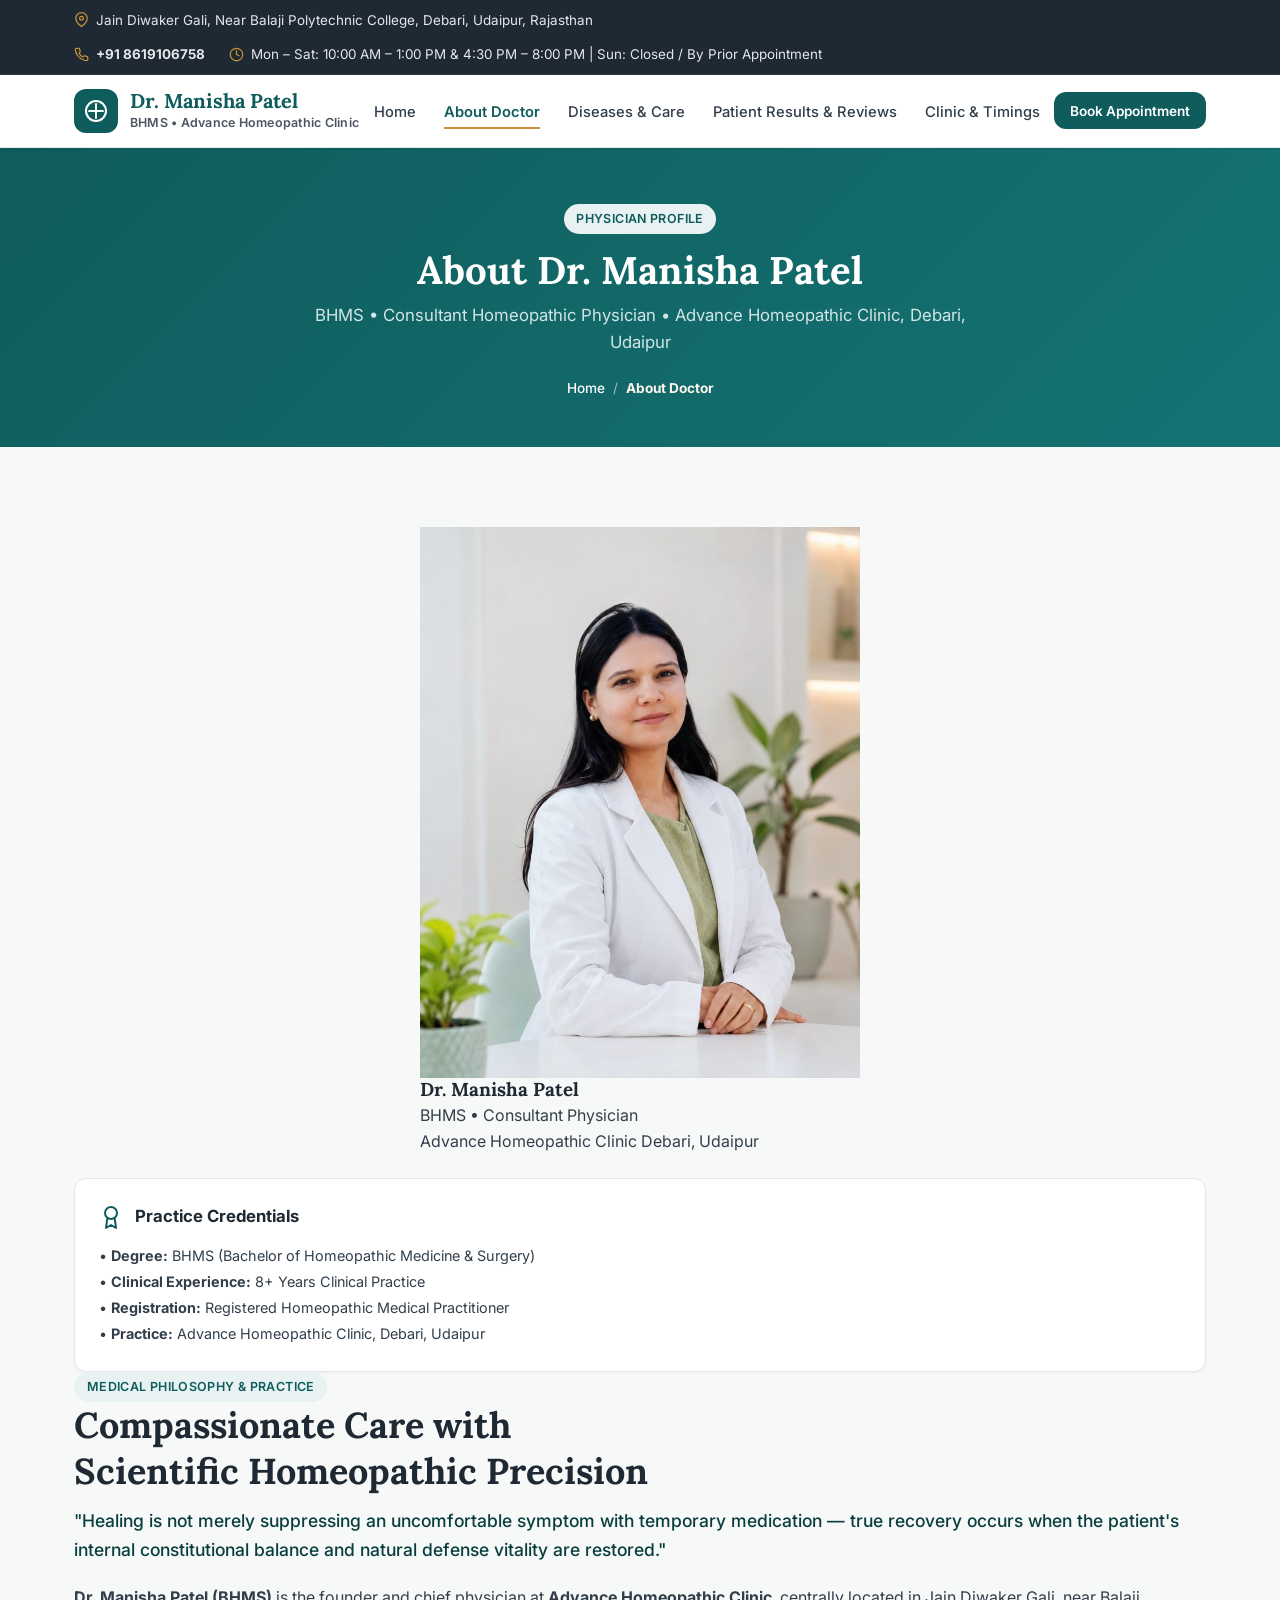
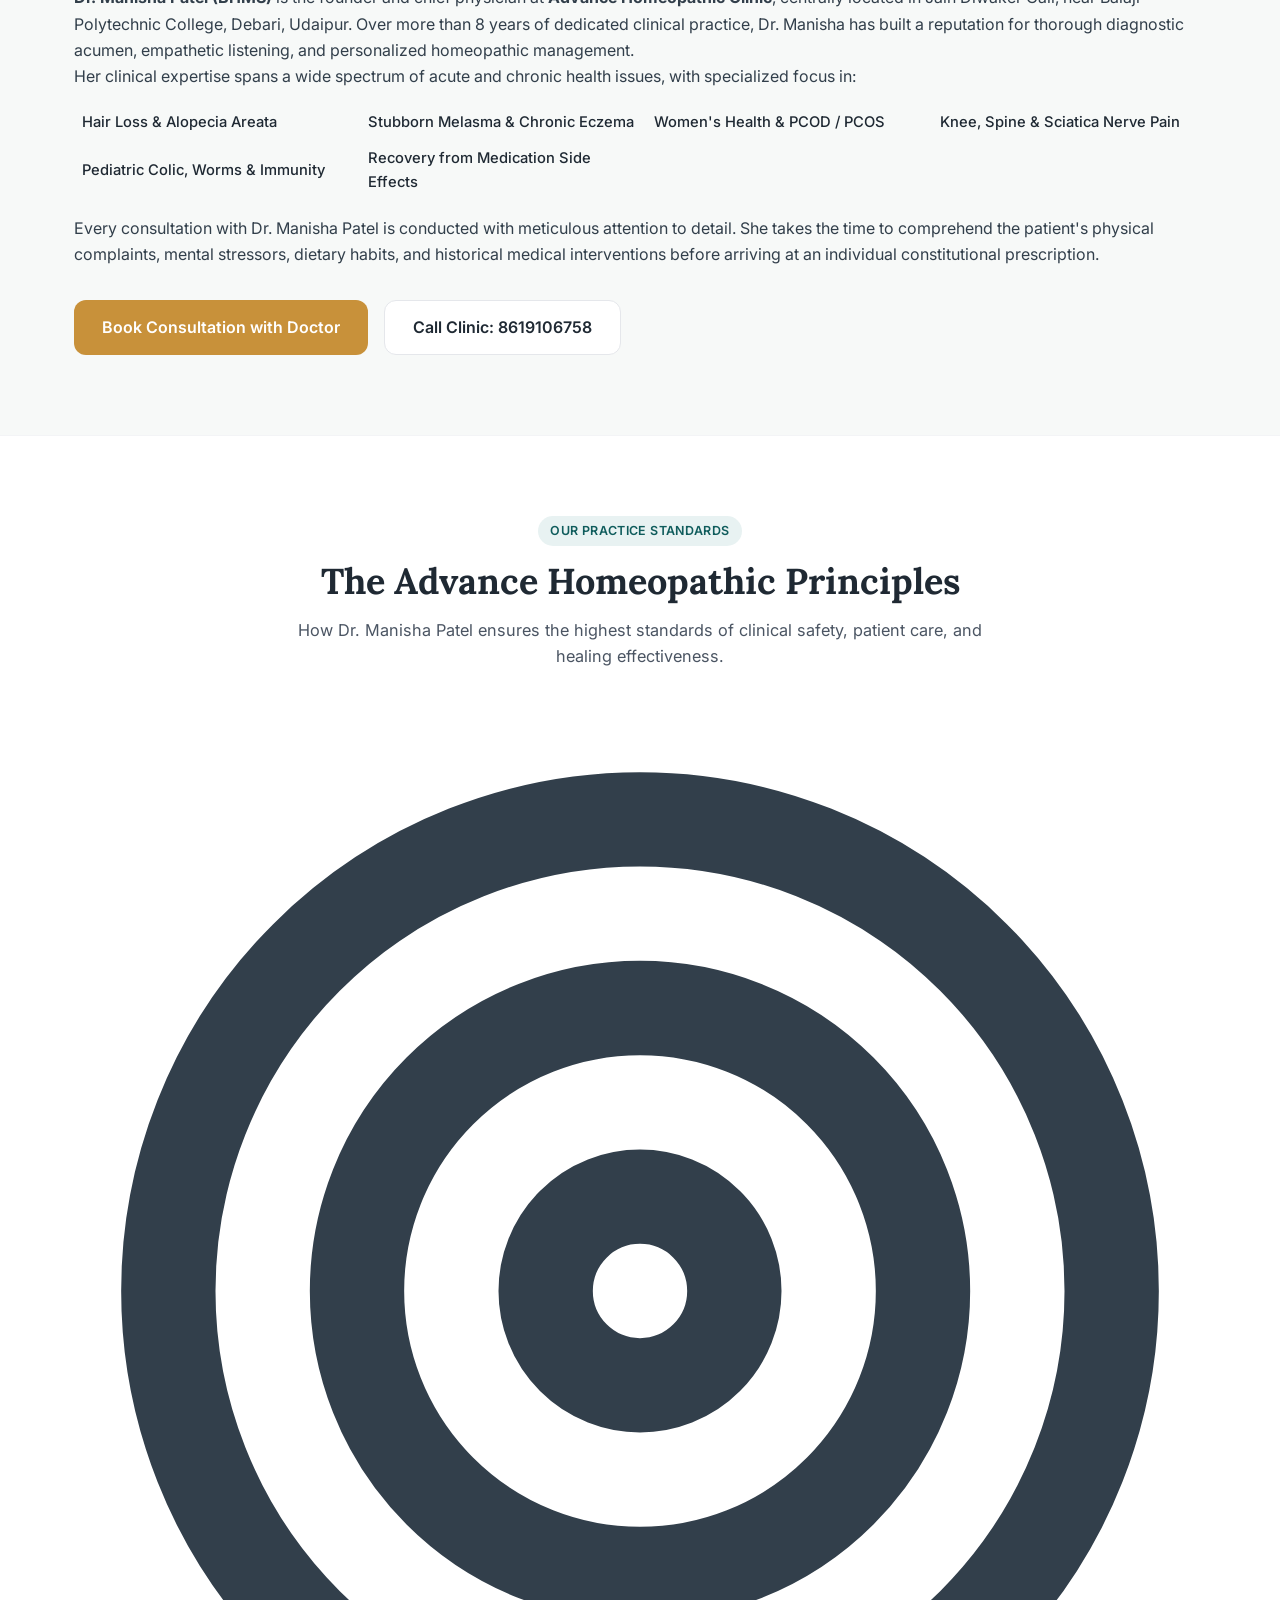
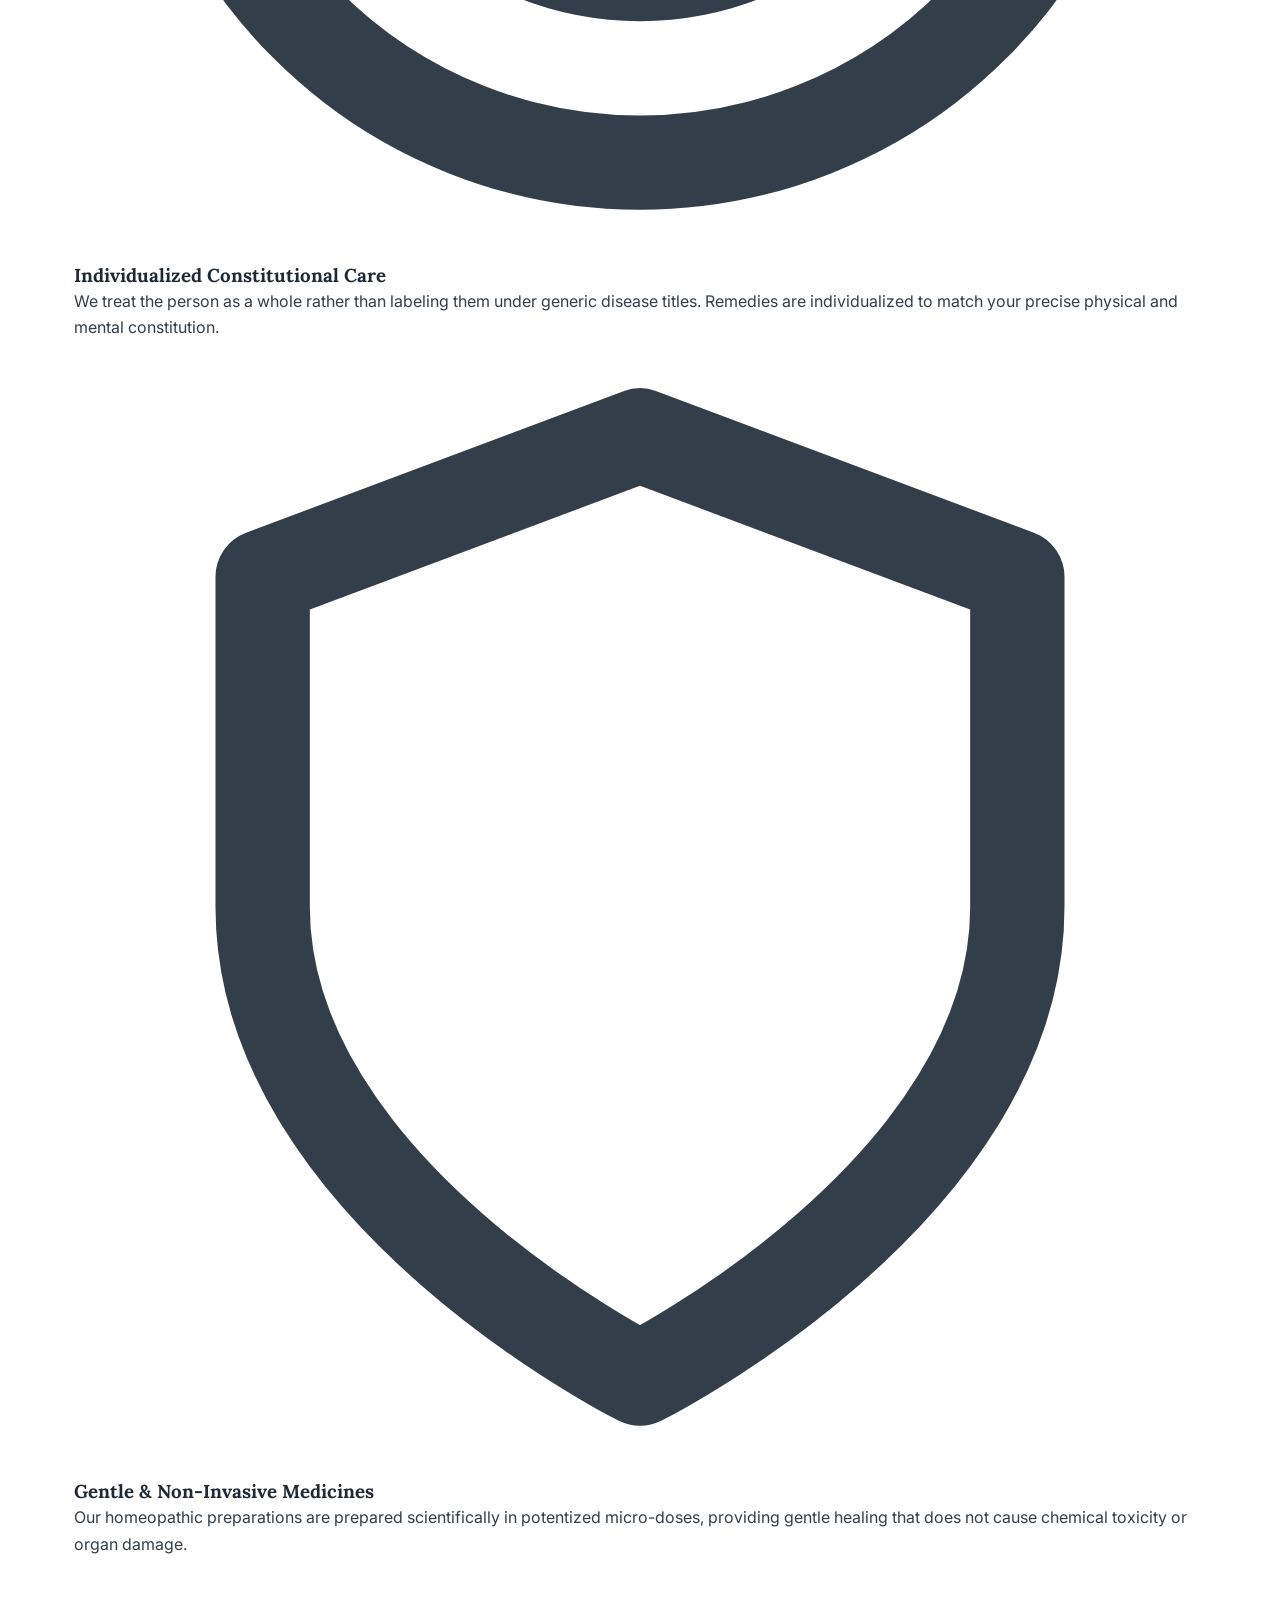
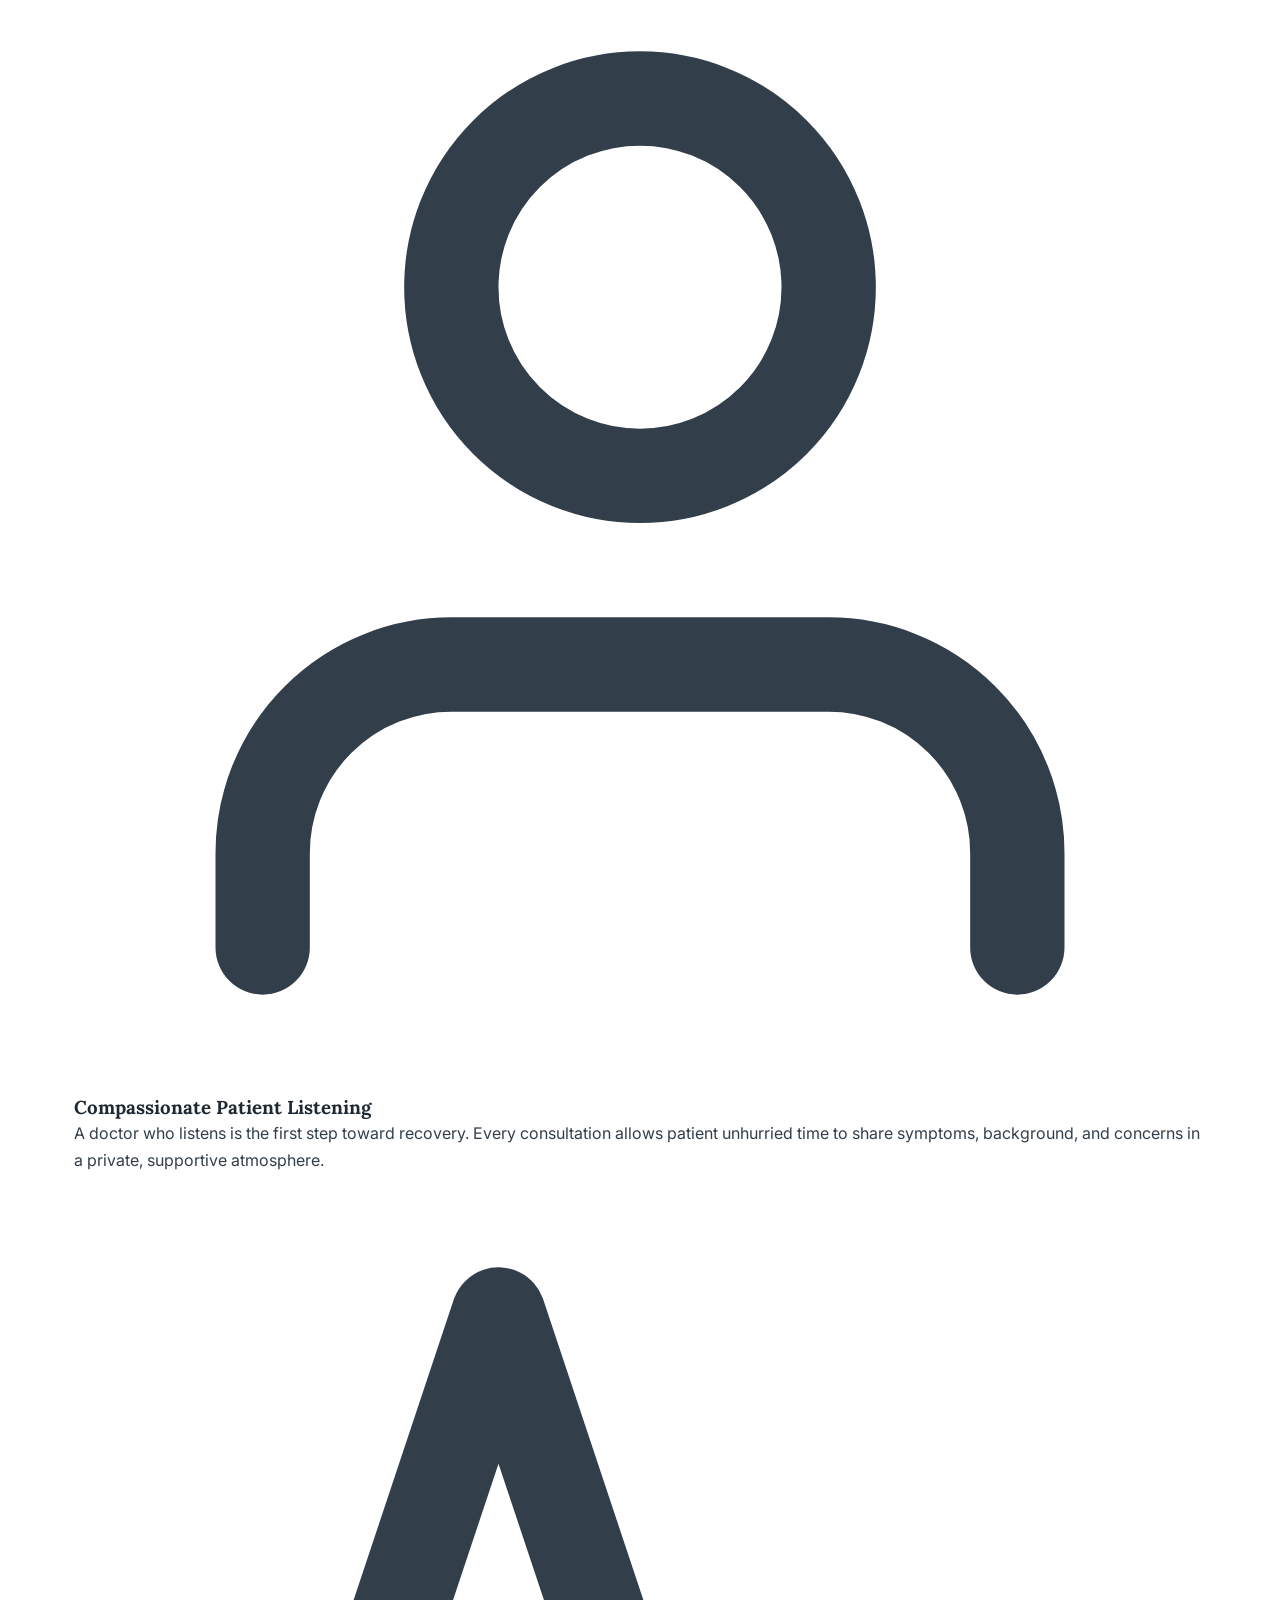
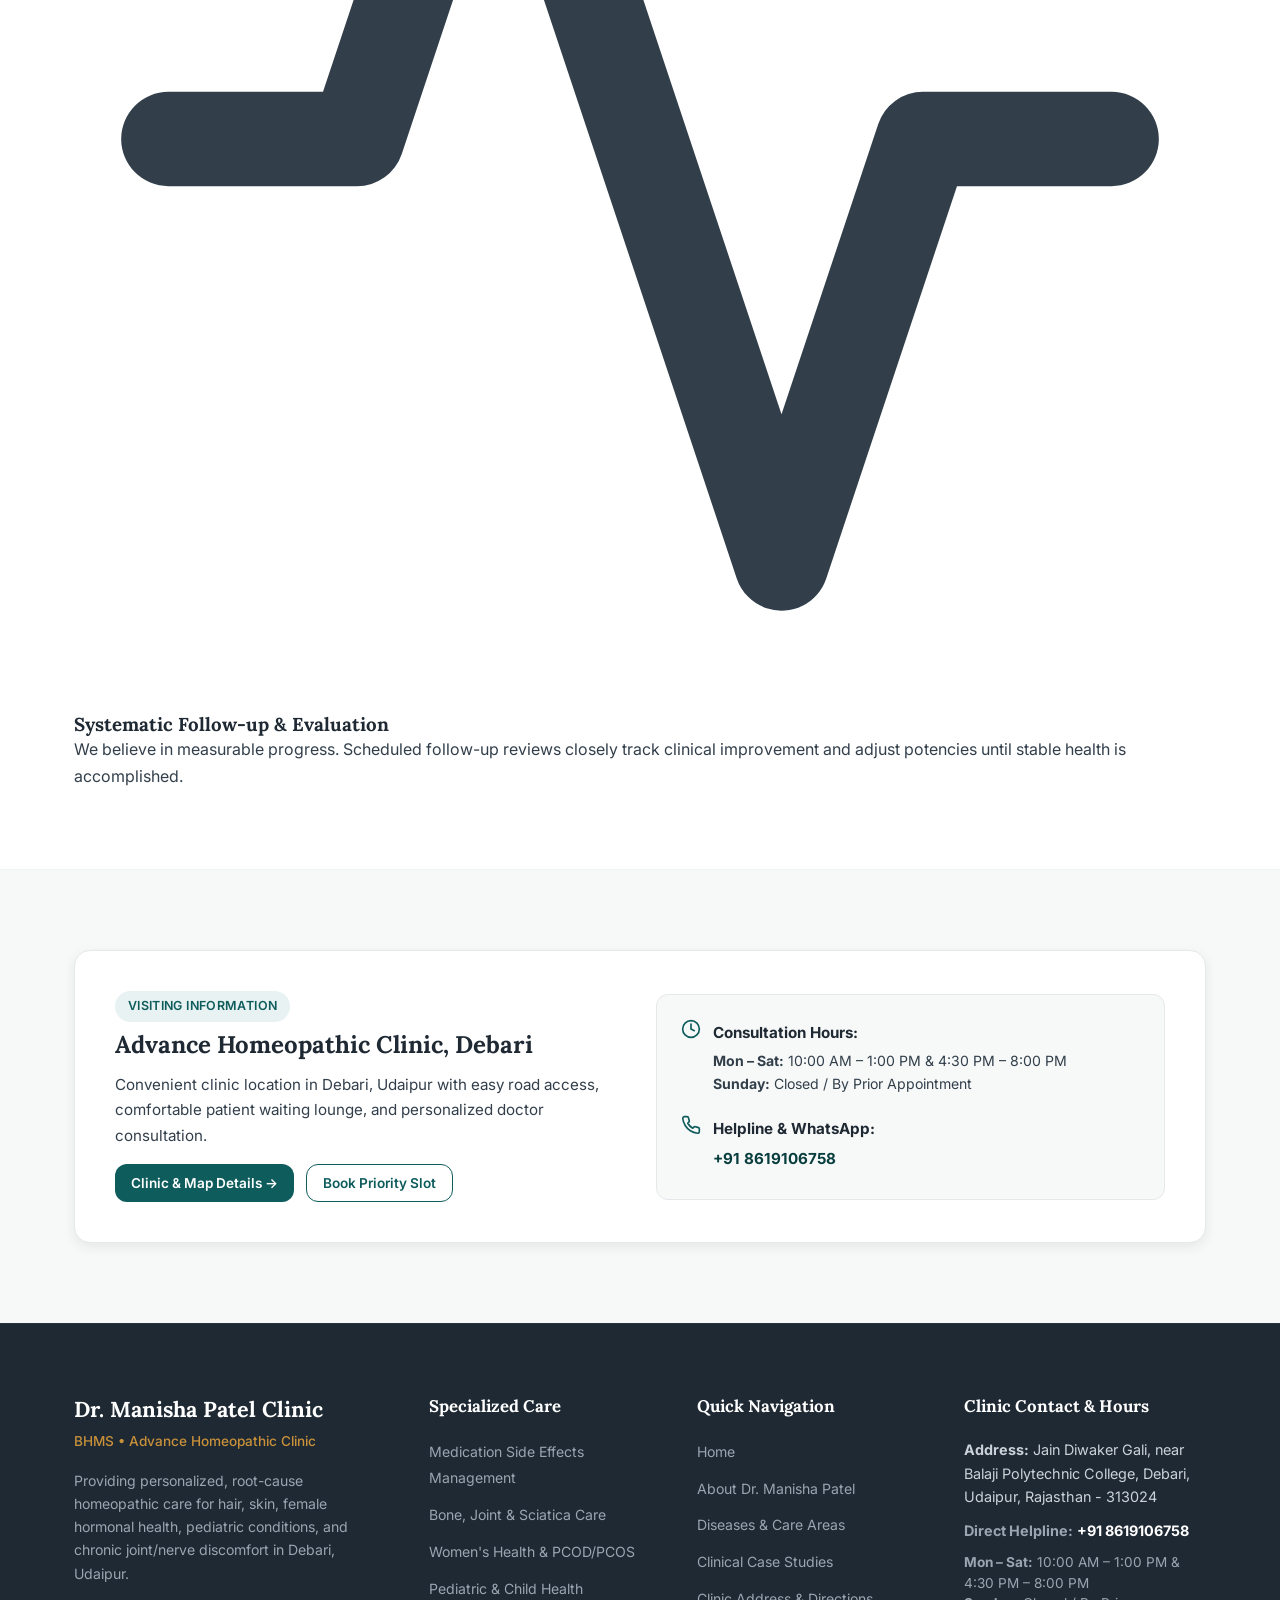
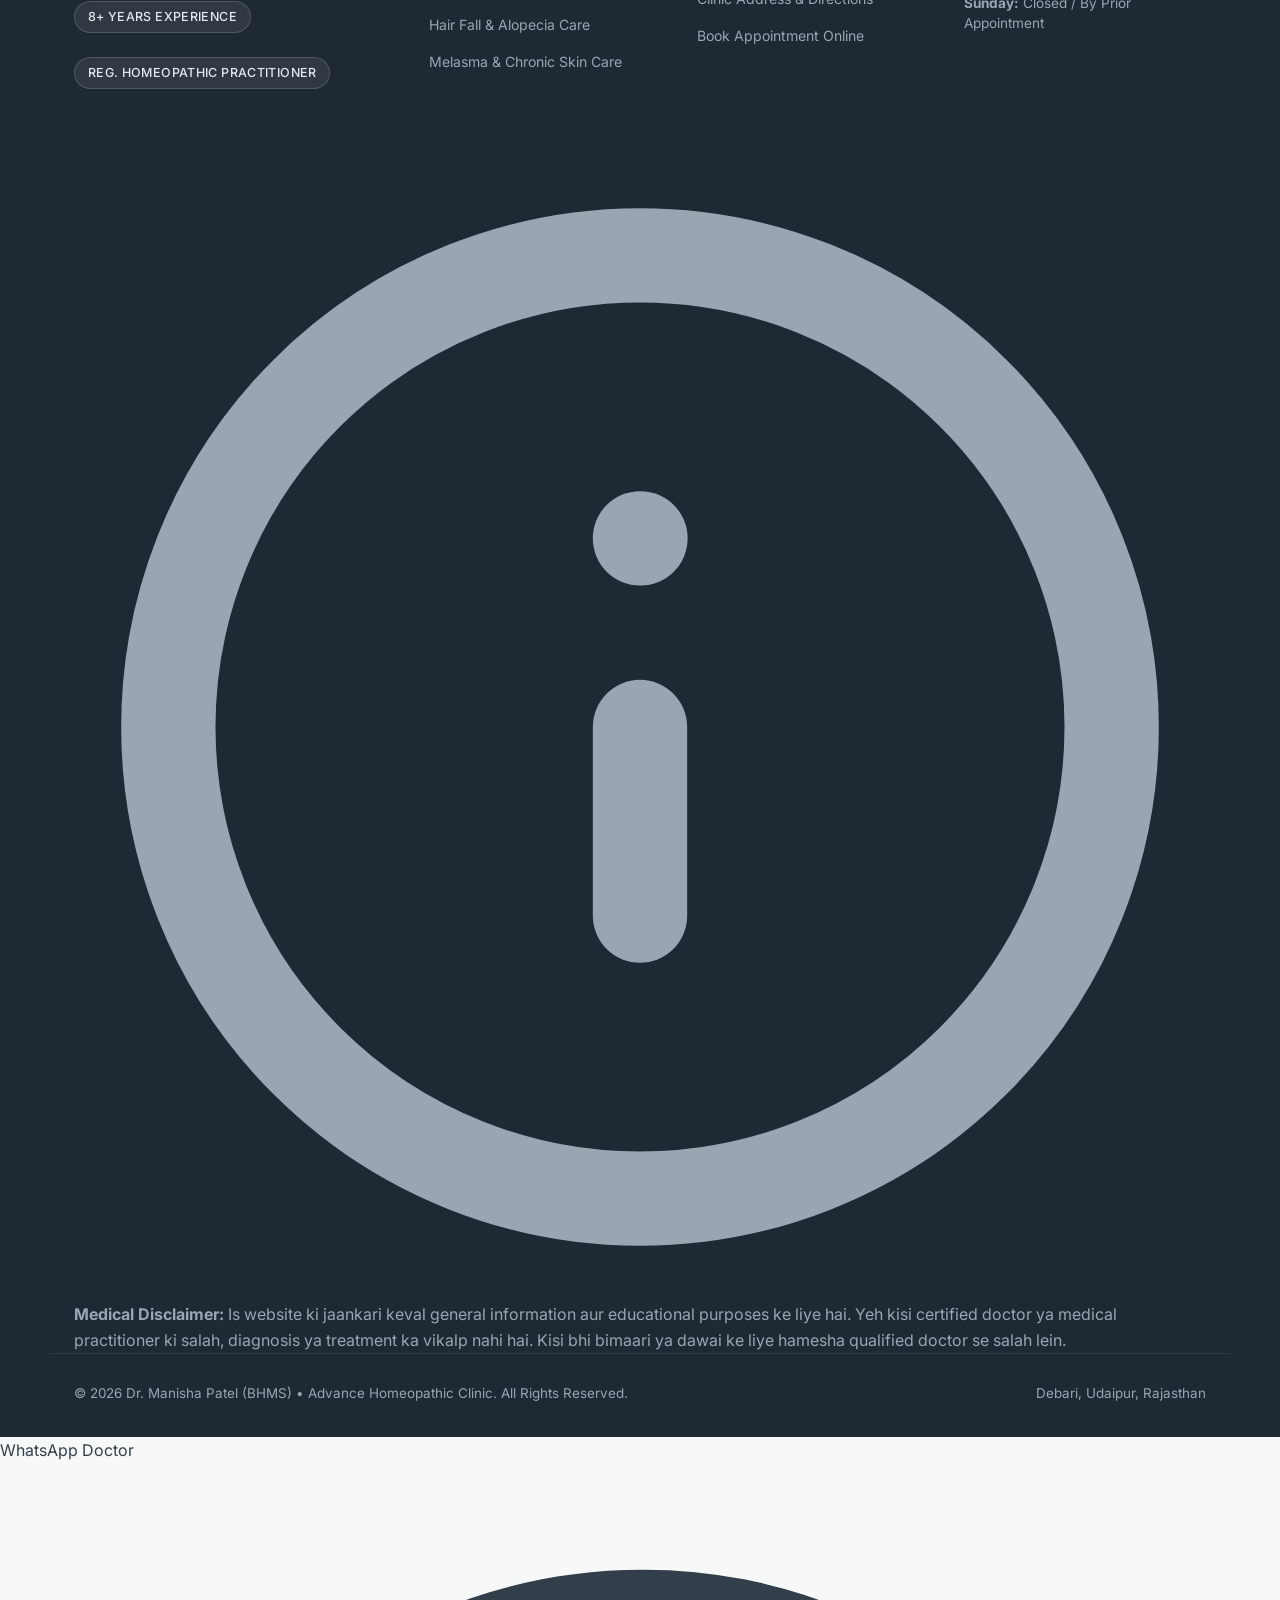
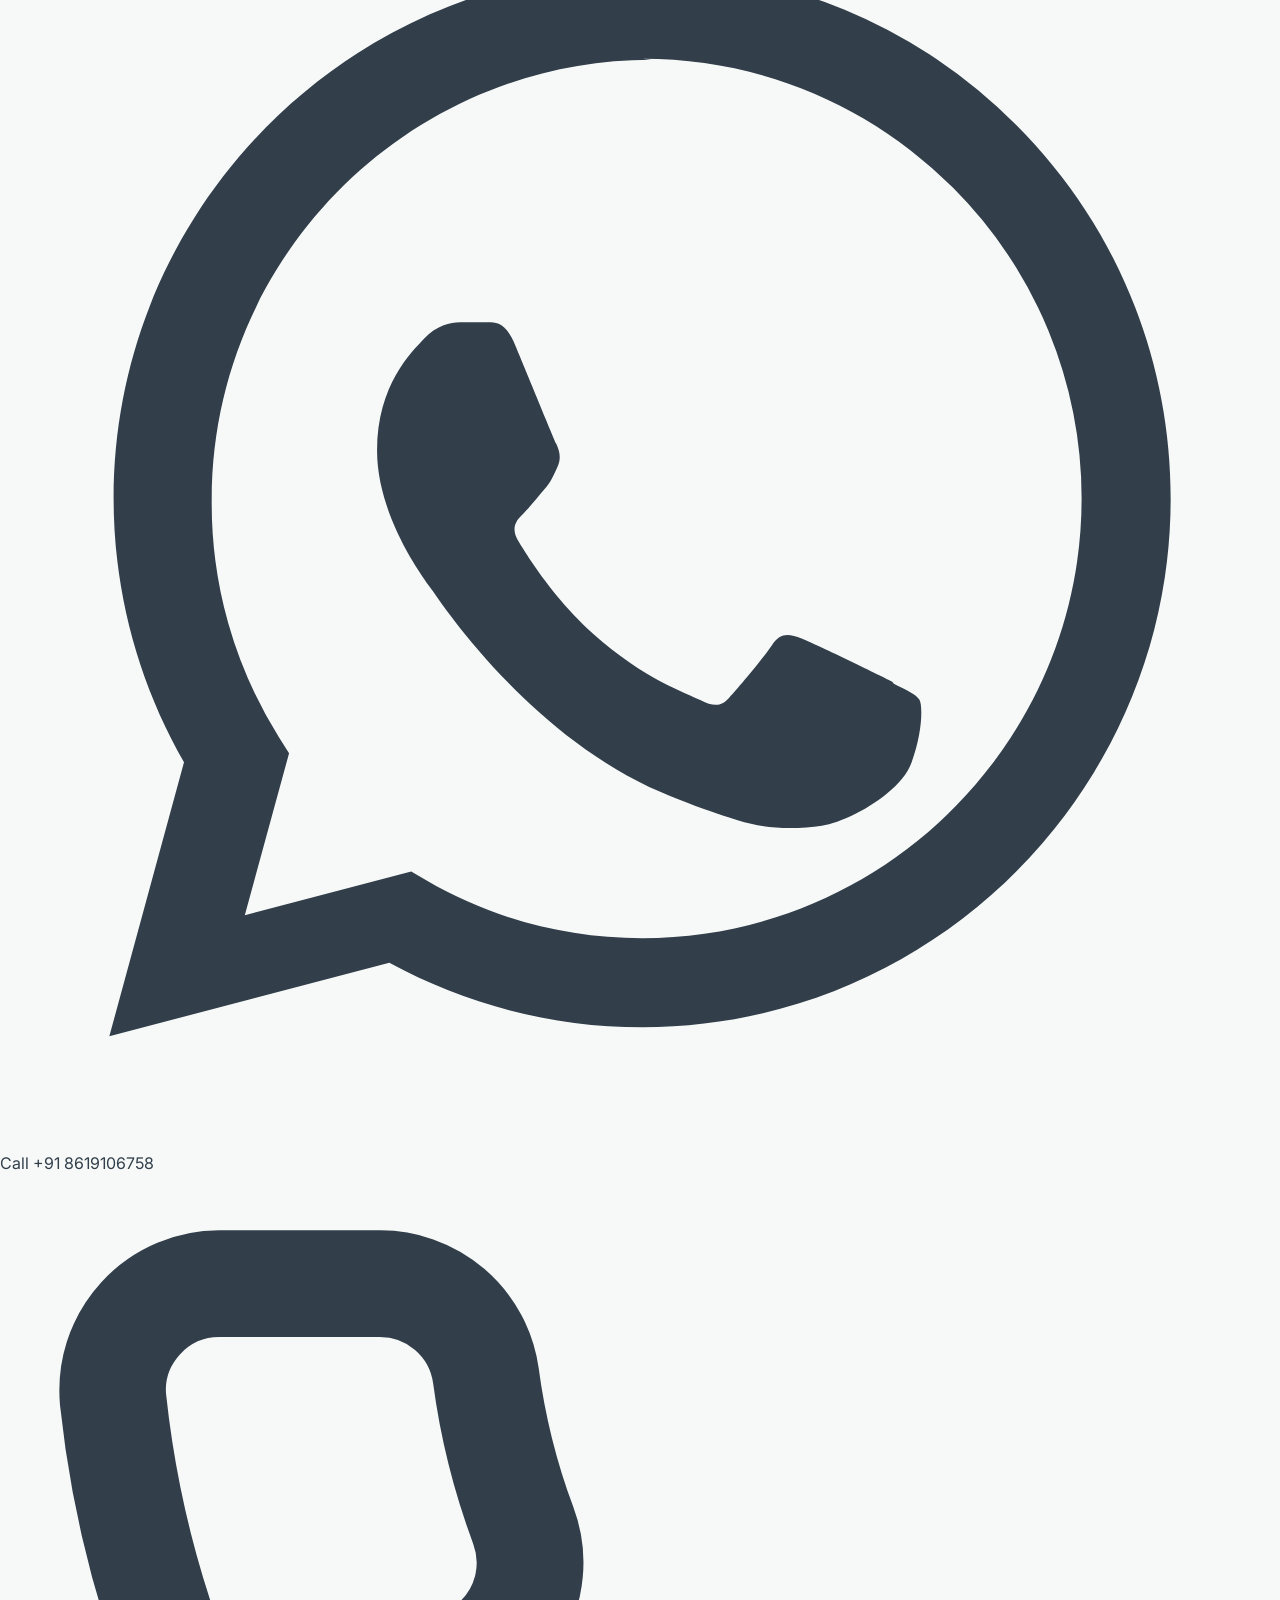
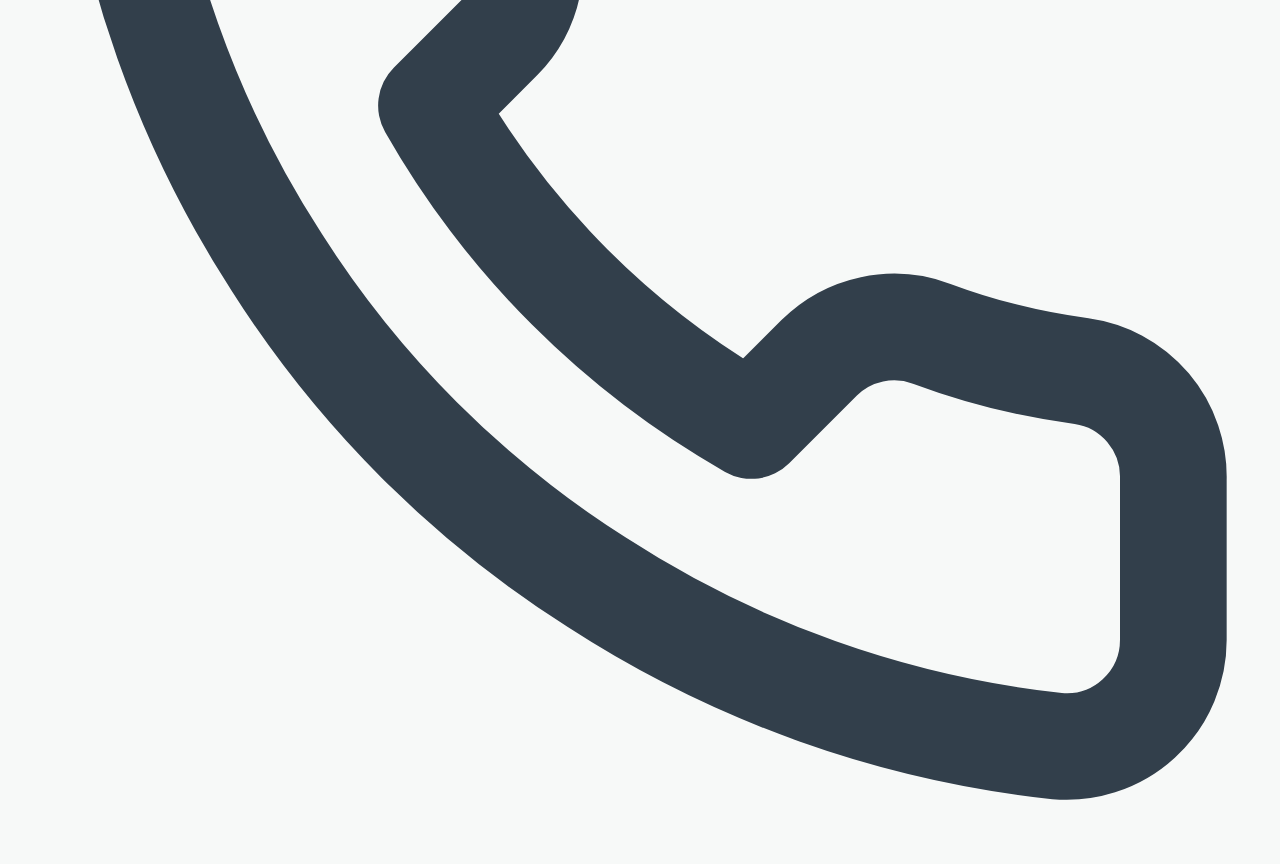
==== commit b63f1e0e: "Complete redesign per improvement guide: deep teal and warm gold design system, monochrome SVG line " ====
--- a/about.html
+++ b/about.html
@@ -3,68 +3,65 @@
 <head>
   <meta charset="UTF-8">
   <meta name="viewport" content="width=device-width, initial-scale=1.0">
-  <title>About Dr. Manisha Patel | BHMS (Drt) - Advance Homeopathic Clinic Udaipur</title>
-  <meta name="description" content="Learn about Dr. Manisha Patel (BHMS Drt) - Dedicated Homeopathic physician in Debari, Udaipur, treating chronic hair, skin, joint pain, and gynecological disorders.">
+  <title>About Dr. Manisha Patel (BHMS) | Homeopathic Clinic Debari Udaipur</title>
+  <meta name="description" content="Learn about Dr. Manisha Patel (BHMS), consultant homeopathic doctor at Advance Homeopathic Clinic in Debari, Udaipur. 8+ years clinical experience in root-cause healing.">
   <link rel="preconnect" href="https://fonts.googleapis.com">
   <link rel="preconnect" href="https://fonts.gstatic.com" crossorigin>
-  <link href="https://fonts.googleapis.com/css2?family=Plus+Jakarta+Sans:wght@400;500;600;700;800&display=swap" rel="stylesheet">
+  <link href="https://fonts.googleapis.com/css2?family=Inter:wght@400;500;600;700&family=Lora:ital,wght@0,500;0,600;0,700;1,400&display=swap" rel="stylesheet">
   <link rel="stylesheet" href="assets/css/style.css">
+
 </head>
 <body>
 
-  <!-- Top Announcement / Quick Contact Bar -->
-  <aside class="top-bar" aria-label="Quick Contact Bar">
+  <!-- Top Announcement Bar (Standardized Timings) -->
+  <aside class="top-bar" aria-label="Clinic Timing and Contact Info">
     <div class="container top-bar-content">
       <div class="top-bar-left">
         <span class="top-bar-item">
-          <svg viewBox="0 0 24 24"><path d="M12 2C8.13 2 5 5.13 5 9c0 5.25 7 13 7 13s7-7.75 7-13c0-3.87-3.13-7-7-7zm0 9.5c-1.38 0-2.5-1.12-2.5-2.5s1.12-2.5 2.5-2.5 2.5 1.12 2.5 2.5-1.12 2.5-2.5 2.5z"/></svg>
-          Jain Diwaker Gali, Near Balaji Polytechnic College, Debari, Udaipur, Rajasthan
+          <svg viewBox="0 0 24 24" fill="none" stroke="currentColor" stroke-width="2" stroke-linecap="round" stroke-linejoin="round"><path d="M21 10c0 7-9 13-9 13s-9-6-9-13a9 9 0 0 1 18 0z"></path><circle cx="12" cy="10" r="3"></circle></svg>
+          <span>Jain Diwaker Gali, Near Balaji Polytechnic College, Debari, Udaipur, Rajasthan</span>
         </span>
       </div>
       <div class="top-bar-right">
         <a href="tel:8619106758" class="top-bar-item">
-          <svg viewBox="0 0 24 24"><path d="M6.62 10.79c1.44 2.83 3.76 5.14 6.59 6.59l2.2-2.2c.27-.27.67-.36 1.02-.24 1.12.37 2.33.57 3.57.57.55 0 1 .45 1 1V20c0 .55-.45 1-1 1-9.39 0-17-7.61-17-17 0-.55.45-1 1-1h3.5c.55 0 1 .45 1 1 0 1.25.2 2.45.57 3.57.11.35.03.74-.25 1.02l-2.2 2.2z"/></svg>
+          <svg viewBox="0 0 24 24" fill="none" stroke="currentColor" stroke-width="2" stroke-linecap="round" stroke-linejoin="round"><path d="M22 16.92v3a2 2 0 0 1-2.18 2 19.79 19.79 0 0 1-8.63-3.07 19.5 19.5 0 0 1-6-6 19.79 19.79 0 0 1-3.07-8.67A2 2 0 0 1 4.11 2h3a2 2 0 0 1 2 1.72 12.84 12.84 0 0 0 .7 2.81 2 2 0 0 1-.45 2.11L8.09 9.91a16 16 0 0 0 6 6l1.27-1.27a2 2 0 0 1 2.11-.45 12.84 12.84 0 0 0 2.81.7A2 2 0 0 1 22 16.92z"></path></svg>
           <strong>+91 8619106758</strong>
         </a>
         <span class="top-bar-item">
-          <svg viewBox="0 0 24 24"><path d="M11.99 2C6.47 2 2 6.48 2 12s4.47 10 9.99 10C17.52 22 22 17.52 22 12S17.52 2 11.99 2zM12 20c-4.42 0-8-3.58-8-8s3.58-8 8-8 8 3.58 8 8-3.58 8-8 8zm.5-13H11v6l5.25 3.15.75-1.23-4.5-2.67z"/></svg>
-          Mon - Sat: 10:00 AM &ndash; 8:00 PM
+          <svg viewBox="0 0 24 24" fill="none" stroke="currentColor" stroke-width="2" stroke-linecap="round" stroke-linejoin="round"><circle cx="12" cy="12" r="10"></circle><polyline points="12 6 12 12 16 14"></polyline></svg>
+          <span>Mon &ndash; Sat: 10:00 AM &ndash; 1:00 PM &amp; 4:30 PM &ndash; 8:00 PM | Sun: Closed / By Prior Appointment</span>
         </span>
       </div>
     </div>
   </aside>
-
   <!-- Main Navigation Header -->
   <header class="site-header">
     <div class="container nav-container">
-      <a href="index.html" class="brand-logo">
+      <a href="index.html" class="brand-logo" aria-label="Dr. Manisha Patel Clinic Homepage">
         <div class="brand-icon">
-          <svg viewBox="0 0 24 24" fill="none" stroke="currentColor" stroke-width="2.5" stroke-linecap="round" stroke-linejoin="round">
-            <path d="M12 6v12M6 12h12"/>
-            <circle cx="12" cy="12" r="10"/>
-          </svg>
+          <svg viewBox="0 0 24 24" fill="none" stroke="currentColor" stroke-width="2.2" stroke-linecap="round" stroke-linejoin="round"><path d="M12 5v14M5 12h14"></path><circle cx="12" cy="12" r="10"></circle></svg>
         </div>
         <div class="brand-text">
           <h1>Dr. Manisha Patel</h1>
-          <span>BHMS (Drt) &bull; Advance Homeopathic Clinic</span>
+          <span>BHMS &bull; Advance Homeopathic Clinic</span>
         </div>
       </a>
 
-      <!-- Desktop & Mobile Nav Menu -->
-      <nav>
+      <!-- Desktop Nav -->
+      <nav aria-label="Main Navigation">
         <ul class="nav-menu" id="navMenu">
-          <li><a href="index.html" class="nav-link ">Home</a></li>
+          <li><a href="index.html" class="nav-link">Home</a></li>
           <li><a href="about.html" class="nav-link active">About Doctor</a></li>
-          <li><a href="treatments.html" class="nav-link ">Diseases &amp; Care</a></li>
-          <li><a href="results.html" class="nav-link ">Patient Results &amp; Reviews</a></li>
-          <li><a href="contact.html" class="nav-link ">Clinic &amp; Timings</a></li>
+          <li><a href="treatments.html" class="nav-link">Diseases &amp; Care</a></li>
+          <li><a href="results.html" class="nav-link">Patient Results &amp; Reviews</a></li>
+          <li><a href="contact.html" class="nav-link">Clinic &amp; Timings</a></li>
         </ul>
       </nav>
 
       <div class="nav-actions">
         <a href="appointment.html" class="btn btn-primary btn-sm">Book Appointment</a>
         <button class="mobile-toggle" id="mobileToggle" aria-label="Toggle navigation menu">
-          <svg width="26" height="26" fill="currentColor" viewBox="0 0 24 24">
+          <svg width="24" height="24" fill="currentColor" viewBox="0 0 24 24">
             <path d="M3 18h18v-2H3v2zm0-5h18v-2H3v2zm0-7v2h18V6H3z"/>
           </svg>
         </button>
@@ -72,12 +69,12 @@
     </div>
   </header>
 
-  <!-- Page Header Banner -->
+  <!-- Page Banner -->
   <section class="page-banner">
     <div class="container">
-      <span class="badge badge-teal" style="margin-bottom: 0.75rem;">Doctor Profile &amp; Background</span>
+      <span class="badge badge-teal" style="margin-bottom: 0.75rem;">Physician Profile</span>
       <h1>About Dr. Manisha Patel</h1>
-      <p>BHMS (Drt) &bull; Consultant Homeopathic Physician &bull; Advance Homeopathic Clinic, Debari, Udaipur</p>
+      <p>BHMS &bull; Consultant Homeopathic Physician &bull; Advance Homeopathic Clinic, Debari, Udaipur</p>
       <div class="breadcrumb-nav">
         <a href="index.html">Home</a>
         <span>/</span>
@@ -90,189 +87,266 @@
   <section class="section">
     <div class="container about-grid">
       <div class="about-image-column">
-        <div class="doctor-photo-card" style="max-width: 440px; margin: 0 auto;">
-          <img src="assets/images/dr-manisha.jpg" alt="Dr. Manisha Patel BHMS Drt - Advance Homeopathic Clinic" style="height: 500px;">
-          <div class="photo-overlay-info">
+        <div class="doctor-photo-frame" style="max-width: 440px; margin: 0 auto;">
+          <img src="assets/images/dr-manisha.jpg" alt="Dr. Manisha Patel (BHMS) - Advance Homeopathic Clinic" width="440" height="520">
+          <div class="photo-overlay-caption">
             <h3>Dr. Manisha Patel</h3>
-            <p>BHMS (Drt) &bull; Consultant Physician</p>
-            <div class="photo-specialties">
+            <p>BHMS &bull; Consultant Physician</p>
+            <div class="doctor-tags">
               <span>Advance Homeopathic Clinic</span>
               <span>Debari, Udaipur</span>
             </div>
           </div>
         </div>
+
+        <div class="trust-badge-card" style="margin-top: 1.5rem; background: var(--card-bg); padding: 1.5rem; border-radius: var(--radius-md); border: 1px solid var(--border); box-shadow: var(--shadow-sm);">
+          <div style="display: flex; align-items: center; gap: 0.75rem; margin-bottom: 0.75rem;">
+            <div style="color: var(--primary); width: 24px; height: 24px;"><svg viewBox="0 0 24 24" fill="none" stroke="currentColor" stroke-width="2" stroke-linecap="round" stroke-linejoin="round"><circle cx="12" cy="8" r="6"></circle><polyline points="8.21 13.89 7 23 12 20 17 23 15.79 13.88"></polyline></svg></div>
+            <strong style="color: var(--dark); font-size: 1.05rem;">Practice Credentials</strong>
+          </div>
+          <ul style="list-style: none; padding: 0; margin: 0; font-size: 0.9rem; color: var(--slate); line-height: 1.8;">
+            <li>&bull; <strong>Degree:</strong> BHMS (Bachelor of Homeopathic Medicine &amp; Surgery)</li>
+            <li>&bull; <strong>Clinical Experience:</strong> 8+ Years Clinical Practice</li>
+            <li>&bull; <strong>Registration:</strong> Registered Homeopathic Medical Practitioner</li>
+            <li>&bull; <strong>Practice:</strong> Advance Homeopathic Clinic, Debari, Udaipur</li>
+          </ul>
+        </div>
       </div>
 
       <div class="about-content">
-        <span class="badge badge-teal">Professional Qualifications</span>
-        <h2 class="section-title">Compassionate Care with <br><span class="highlight">Scientific Precision</span></h2>
-        
-        <div class="credentials-pill">
-          <svg width="18" height="18" fill="currentColor" viewBox="0 0 24 24"><path d="M12 3L1 9l4 2.18v6L12 21l7-3.82v-6l2-1.09V17h2V9L12 3zm6.82 6L12 12.72 5.18 9 12 5.28 18.82 9zM17 15.99l-5 2.73-5-2.73v-3.72L12 15l5-2.73v3.72z"/></svg>
-          <span>Degrees &amp; Credentials: BHMS (Drt)</span>
-        </div>
+        <span class="badge badge-teal">Medical Philosophy &amp; Practice</span>
+        <h2 class="section-title">Compassionate Care with <br><span class="highlight">Scientific Homeopathic Precision</span></h2>
+
+        <p class="about-lead" style="font-size: 1.1rem; color: var(--primary-dark); font-weight: 500; margin-bottom: 1.25rem;">
+          "Healing is not merely suppressing an uncomfortable symptom with temporary medication &mdash; true recovery occurs when the patient's internal constitutional balance and natural defense vitality are restored."
+        </p>
 
         <p class="about-bio">
-          <strong>Dr. Manisha Patel [BHMS (Drt)]</strong> is the founder and lead consultant at <strong>Advance Homeopathic Clinic</strong>, conveniently situated in Jain Diwaker Gali, near Balaji Polytechnic College, Debari, Udaipur, Rajasthan.
+          <strong>Dr. Manisha Patel (BHMS)</strong> is the founder and chief physician at <strong>Advance Homeopathic Clinic</strong>, centrally located in Jain Diwaker Gali, near Balaji Polytechnic College, Debari, Udaipur. Over more than 8 years of dedicated clinical practice, Dr. Manisha has built a reputation for thorough diagnostic acumen, empathetic listening, and personalized homeopathic management.
         </p>
 
         <p class="about-bio">
-          With extensive clinical experience, Dr. Manisha Patel has dedicated her medical practice to providing lasting healing for individuals suffering from stubborn, recurrent, and chronic ailments. Rather than offering temporary symptomatic relief through suppressive drugs, her clinical focus is on <strong>root-cause constitutional homeopathy</strong> that stimulates the body's innate defense mechanisms.
-        </p>
+          Her clinical expertise spans a wide spectrum of acute and chronic health issues, with specialized focus in:
+        </p>
+
+        <div class="specialty-check-grid" style="display: grid; grid-template-columns: repeat(auto-fit, minmax(240px, 1fr)); gap: 0.75rem; margin: 1.25rem 0;">
+          <div style="display: flex; align-items: center; gap: 0.5rem; font-size: 0.92rem; color: var(--dark); font-weight: 500;">
+            <span style="color: var(--primary);"><svg viewBox="0 0 24 24" fill="none" stroke="currentColor" stroke-width="2.5" stroke-linecap="round" stroke-linejoin="round"><polyline points="20 6 9 17 4 12"></polyline></svg></span>
+            <span>Hair Loss &amp; Alopecia Areata</span>
+          </div>
+          <div style="display: flex; align-items: center; gap: 0.5rem; font-size: 0.92rem; color: var(--dark); font-weight: 500;">
+            <span style="color: var(--primary);"><svg viewBox="0 0 24 24" fill="none" stroke="currentColor" stroke-width="2.5" stroke-linecap="round" stroke-linejoin="round"><polyline points="20 6 9 17 4 12"></polyline></svg></span>
+            <span>Stubborn Melasma &amp; Chronic Eczema</span>
+          </div>
+          <div style="display: flex; align-items: center; gap: 0.5rem; font-size: 0.92rem; color: var(--dark); font-weight: 500;">
+            <span style="color: var(--primary);"><svg viewBox="0 0 24 24" fill="none" stroke="currentColor" stroke-width="2.5" stroke-linecap="round" stroke-linejoin="round"><polyline points="20 6 9 17 4 12"></polyline></svg></span>
+            <span>Women's Health &amp; PCOD / PCOS</span>
+          </div>
+          <div style="display: flex; align-items: center; gap: 0.5rem; font-size: 0.92rem; color: var(--dark); font-weight: 500;">
+            <span style="color: var(--primary);"><svg viewBox="0 0 24 24" fill="none" stroke="currentColor" stroke-width="2.5" stroke-linecap="round" stroke-linejoin="round"><polyline points="20 6 9 17 4 12"></polyline></svg></span>
+            <span>Knee, Spine &amp; Sciatica Nerve Pain</span>
+          </div>
+          <div style="display: flex; align-items: center; gap: 0.5rem; font-size: 0.92rem; color: var(--dark); font-weight: 500;">
+            <span style="color: var(--primary);"><svg viewBox="0 0 24 24" fill="none" stroke="currentColor" stroke-width="2.5" stroke-linecap="round" stroke-linejoin="round"><polyline points="20 6 9 17 4 12"></polyline></svg></span>
+            <span>Pediatric Colic, Worms &amp; Immunity</span>
+          </div>
+          <div style="display: flex; align-items: center; gap: 0.5rem; font-size: 0.92rem; color: var(--dark); font-weight: 500;">
+            <span style="color: var(--primary);"><svg viewBox="0 0 24 24" fill="none" stroke="currentColor" stroke-width="2.5" stroke-linecap="round" stroke-linejoin="round"><polyline points="20 6 9 17 4 12"></polyline></svg></span>
+            <span>Recovery from Medication Side Effects</span>
+          </div>
+        </div>
 
         <p class="about-bio">
-          She is widely respected for treating complex skin conditions (melasma, eczema, psoriasis), severe hair disorders (Alopecia Areata, excessive hair shedding, dandruff), bone &amp; joint pain (sciatica, knee arthritis, cervical spondylitis), and female hormonal imbalances (PCOD/PCOS, dysmenorrhea).
-        </p>
-
-        <div style="margin-top: 1.5rem; display: flex; gap: 1rem; flex-wrap: wrap;">
-          <a href="appointment.html" class="btn btn-primary btn-lg">Book Consultation with Dr. Manisha</a>
+          Every consultation with Dr. Manisha Patel is conducted with meticulous attention to detail. She takes the time to comprehend the patient's physical complaints, mental stressors, dietary habits, and historical medical interventions before arriving at an individual constitutional prescription.
+        </p>
+
+        <div style="margin-top: 2rem; display: flex; gap: 1rem; flex-wrap: wrap;">
+          <a href="appointment.html" class="btn btn-accent btn-lg">Book Consultation with Doctor</a>
           <a href="tel:8619106758" class="btn btn-phone btn-lg">Call Clinic: 8619106758</a>
         </div>
       </div>
     </div>
   </section>
 
-  <!-- Medical Philosophy & Core Principles -->
+  <!-- Core Practice Pillars -->
   <section class="section section-bg">
     <div class="container">
       <div class="section-header">
-        <span class="badge badge-teal">Our Practice Principles</span>
-        <h2 class="section-title">The Advance Homeopathic Approach</h2>
-        <p class="section-subtitle">How Dr. Manisha Patel designs tailored therapeutic journeys for every patient.</p>
-      </div>
-
-      <div class="philosophy-grid">
-        <div class="philosophy-card">
-          <div class="phil-icon">🔍</div>
-          <h4>1. In-Depth Patient Listening</h4>
-          <p>Every consultation involves detailed analysis of physical symptoms, emotional stress, dietary habits, medical history, and hereditary factors.</p>
-        </div>
-
-        <div class="philosophy-card">
-          <div class="phil-icon">🌿</div>
-          <h4>2. Zero Toxic Side Effects</h4>
-          <p>Homeopathic medicines are gentle, non-habit forming, and completely safe for vital organs including the liver, kidneys, and stomach.</p>
-        </div>
-
-        <div class="philosophy-card">
-          <div class="phil-icon">🎯</div>
-          <h4>3. Root-Cause Eradication</h4>
-          <p>Instead of suppressing skin rashes or masking joint aches, remedies work internally to resolve the underlying physiological disturbance.</p>
-        </div>
-
-        <div class="philosophy-card">
-          <div class="phil-icon">🛡️</div>
-          <h4>4. Overcoming Medication Damage</h4>
-          <p>Dedicated therapies designed to rehabilitate patients suffering from chronic acidity, organ strain, and weakness due to past heavy allopathic drug use.</p>
+        <span class="badge badge-teal">Our Practice Standards</span>
+        <h2 class="section-title">The Advance Homeopathic Principles</h2>
+        <p class="section-subtitle">How Dr. Manisha Patel ensures the highest standards of clinical safety, patient care, and healing effectiveness.</p>
+      </div>
+
+      <div class="dept-grid">
+        <div class="dept-card">
+          <div class="dept-card-icon"><svg viewBox="0 0 24 24" fill="none" stroke="currentColor" stroke-width="2" stroke-linecap="round" stroke-linejoin="round"><circle cx="12" cy="12" r="10"></circle><circle cx="12" cy="12" r="6"></circle><circle cx="12" cy="12" r="2"></circle></svg></div>
+          <h3>Individualized Constitutional Care</h3>
+          <p>We treat the person as a whole rather than labeling them under generic disease titles. Remedies are individualized to match your precise physical and mental constitution.</p>
+        </div>
+
+        <div class="dept-card">
+          <div class="dept-card-icon"><svg viewBox="0 0 24 24" fill="none" stroke="currentColor" stroke-width="2" stroke-linecap="round" stroke-linejoin="round"><path d="M12 22s8-4 8-10V5l-8-3-8 3v7c0 6 8 10 8 10z"></path></svg></div>
+          <h3>Gentle &amp; Non-Invasive Medicines</h3>
+          <p>Our homeopathic preparations are prepared scientifically in potentized micro-doses, providing gentle healing that does not cause chemical toxicity or organ damage.</p>
+        </div>
+
+        <div class="dept-card">
+          <div class="dept-card-icon"><svg viewBox="0 0 24 24" fill="none" stroke="currentColor" stroke-width="2" stroke-linecap="round" stroke-linejoin="round"><path d="M20 21v-2a4 4 0 0 0-4-4H8a4 4 0 0 0-4 4v2"></path><circle cx="12" cy="7" r="4"></circle></svg></div>
+          <h3>Compassionate Patient Listening</h3>
+          <p>A doctor who listens is the first step toward recovery. Every consultation allows patient unhurried time to share symptoms, background, and concerns in a private, supportive atmosphere.</p>
+        </div>
+
+        <div class="dept-card">
+          <div class="dept-card-icon"><svg viewBox="0 0 24 24" fill="none" stroke="currentColor" stroke-width="2" stroke-linecap="round" stroke-linejoin="round"><polyline points="22 12 18 12 15 21 9 3 6 12 2 12"></polyline></svg></div>
+          <h3>Systematic Follow-up &amp; Evaluation</h3>
+          <p>We believe in measurable progress. Scheduled follow-up reviews closely track clinical improvement and adjust potencies until stable health is accomplished.</p>
         </div>
       </div>
     </div>
   </section>
 
-  <!-- Clinic Highlights Strip -->
+  <!-- Clinic Timings & Location Summary Card -->
   <section class="section">
     <div class="container">
-      <div class="about-highlights-card" style="max-width: 900px; margin: 0 auto;">
-        <div class="clinic-emblem">🏥</div>
-        <h3>Advance Homeopathic Clinic &bull; Debari, Udaipur</h3>
-        <p class="emblem-subtitle">Serving Patients Across Udaipur with Dedicated Compassion</p>
-
-        <div class="about-feature-badges">
-          <div class="about-feature-badge-item">
-            <span class="badge-num">BHMS (Drt)</span>
-            <span class="badge-lbl">Verified Medical Degree</span>
-          </div>
-          <div class="about-feature-badge-item">
-            <span class="badge-num">100%</span>
-            <span class="badge-lbl">Personalized Care</span>
-          </div>
-          <div class="about-feature-badge-item">
-            <span class="badge-num">Debari</span>
-            <span class="badge-lbl">Near Balaji Polytechnic</span>
-          </div>
-          <div class="about-feature-badge-item">
-            <span class="badge-num">6 Days</span>
-            <span class="badge-lbl">Mon - Sat (10 AM &ndash; 8 PM)</span>
-          </div>
-        </div>
-
-        <div style="display: flex; gap: 1rem; flex-wrap: wrap; justify-content: center; margin-top: 1rem;">
-          <a href="appointment.html" class="btn btn-primary">Schedule An Appointment</a>
-          <a href="contact.html" class="btn btn-outline" style="color: #ffffff; border-color: #ffffff;">View Clinic Timings &amp; Location</a>
+      <div class="clinic-highlight-card" style="background: var(--card-bg); border: 1px solid var(--border); border-radius: var(--radius-lg); padding: 2.5rem; box-shadow: var(--shadow-md);">
+        <div style="display: grid; grid-template-columns: repeat(auto-fit, minmax(280px, 1fr)); gap: 2rem; align-items: center;">
+          <div>
+            <span class="badge badge-teal" style="margin-bottom: 0.5rem;">Visiting Information</span>
+            <h3 style="font-family: 'Lora', serif; color: var(--dark); font-size: 1.5rem; margin-bottom: 0.75rem;">Advance Homeopathic Clinic, Debari</h3>
+            <p style="color: var(--slate); font-size: 0.95rem; margin-bottom: 1rem;">
+              Convenient clinic location in Debari, Udaipur with easy road access, comfortable patient waiting lounge, and personalized doctor consultation.
+            </p>
+            <div style="display: flex; gap: 0.75rem; flex-wrap: wrap;">
+              <a href="contact.html" class="btn btn-primary btn-sm">Clinic &amp; Map Details &rarr;</a>
+              <a href="appointment.html" class="btn btn-outline btn-sm">Book Priority Slot</a>
+            </div>
+          </div>
+
+          <div style="background: var(--light-bg); padding: 1.5rem; border-radius: var(--radius-md); border: 1px solid var(--border);">
+            <div style="display: flex; align-items: flex-start; gap: 0.75rem; margin-bottom: 1rem;">
+              <div style="color: var(--primary); width: 20px; height: 20px; flex-shrink: 0;"><svg viewBox="0 0 24 24" fill="none" stroke="currentColor" stroke-width="2" stroke-linecap="round" stroke-linejoin="round"><circle cx="12" cy="12" r="10"></circle><polyline points="12 6 12 12 16 14"></polyline></svg></div>
+              <div>
+                <strong style="color: var(--dark); font-size: 0.95rem;">Consultation Hours:</strong>
+                <p style="font-size: 0.88rem; color: var(--slate); margin: 0.25rem 0;">
+                  <strong>Mon &ndash; Sat:</strong> 10:00 AM &ndash; 1:00 PM &amp; 4:30 PM &ndash; 8:00 PM<br>
+                  <strong>Sunday:</strong> Closed / By Prior Appointment
+                </p>
+              </div>
+            </div>
+
+            <div style="display: flex; align-items: flex-start; gap: 0.75rem;">
+              <div style="color: var(--primary); width: 20px; height: 20px; flex-shrink: 0;"><svg viewBox="0 0 24 24" fill="none" stroke="currentColor" stroke-width="2" stroke-linecap="round" stroke-linejoin="round"><path d="M22 16.92v3a2 2 0 0 1-2.18 2 19.79 19.79 0 0 1-8.63-3.07 19.5 19.5 0 0 1-6-6 19.79 19.79 0 0 1-3.07-8.67A2 2 0 0 1 4.11 2h3a2 2 0 0 1 2 1.72 12.84 12.84 0 0 0 .7 2.81 2 2 0 0 1-.45 2.11L8.09 9.91a16 16 0 0 0 6 6l1.27-1.27a2 2 0 0 1 2.11-.45 12.84 12.84 0 0 0 2.81.7A2 2 0 0 1 22 16.92z"></path></svg></div>
+              <div>
+                <strong style="color: var(--dark); font-size: 0.95rem;">Helpline &amp; WhatsApp:</strong>
+                <p style="font-size: 0.95rem; color: var(--primary-dark); font-weight: 700; margin: 0.25rem 0;">
+                  <a href="tel:8619106758">+91 8619106758</a>
+                </p>
+              </div>
+            </div>
+          </div>
         </div>
       </div>
     </div>
   </section>
 
-  <!-- Floating Quick Action Buttons (Mobile & Desktop) -->
-  <div class="floating-actions">
-    <a href="https://wa.me/918619106758?text=Hello%20Dr.%20Manisha%20Patel,%20I%20would%20like%20to%20book%20an%20appointment." target="_blank" class="float-btn whatsapp-float" aria-label="Chat on WhatsApp">
-      <span class="float-tooltip">Chat with Doctor</span>
-      <svg viewBox="0 0 24 24"><path d="M12.04 2c-5.46 0-9.91 4.45-9.91 9.91 0 1.75.46 3.45 1.32 4.95L2.05 22l5.25-1.38c1.45.79 3.08 1.21 4.74 1.21 5.46 0 9.91-4.45 9.91-9.91 0-2.65-1.03-5.14-2.9-7.01A9.816 9.816 0 0012.04 2m.01 1.67c2.2 0 4.26.86 5.82 2.42a8.225 8.225 0 012.41 5.83c0 4.54-3.7 8.24-8.24 8.24-1.43 0-2.82-.37-4.04-1.08l-.29-.17-3.12.82.83-3.04-.19-.3a8.21 8.21 0 01-1.26-4.46c0-4.54 3.7-8.24 8.24-8.24m4.52 11.66c-.25-.13-1.47-.72-1.7-.81-.23-.08-.39-.13-.56.13-.17.25-.64.81-.79.97-.14.17-.29.19-.54.06-.25-.13-1.06-.39-2.02-1.25-.75-.67-1.26-1.5-1.41-1.75-.14-.25-.02-.39.11-.51.11-.11.25-.29.38-.44.13-.14.17-.25.25-.42.08-.17.04-.31-.02-.44-.06-.13-.56-1.35-.77-1.85-.2-.49-.41-.42-.56-.43h-.48c-.17 0-.44.06-.67.31-.23.25-.88.86-.88 2.1s.9 2.44 1.03 2.61c.13.17 1.77 2.7 4.29 3.79.6.26 1.07.41 1.44.53.6.19 1.15.16 1.58.1.48-.07 1.47-.6 1.68-1.18.21-.58.21-1.07.15-1.18-.07-.11-.23-.17-.48-.3z"/></svg>
-    </a>
-    <a href="tel:8619106758" class="float-btn call-float" aria-label="Call Clinic">
-      <span class="float-tooltip">Call Doctor (8619106758)</span>
-      <svg viewBox="0 0 24 24"><path d="M6.62 10.79c1.44 2.83 3.76 5.14 6.59 6.59l2.2-2.2c.27-.27.67-.36 1.02-.24 1.12.37 2.33.57 3.57.57.55 0 1 .45 1 1V20c0 .55-.45 1-1 1-9.39 0-17-7.61-17-17 0-.55.45-1 1-1h3.5c.55 0 1 .45 1 1 0 1.25.2 2.45.57 3.57.11.35.03.74-.25 1.02l-2.2 2.2z"/></svg>
-    </a>
-  </div>
-
-  <!-- Footer -->
+  <!-- Site Footer -->
   <footer class="site-footer">
     <div class="container footer-grid">
       <!-- Col 1 -->
       <div class="footer-brand">
         <h3>Dr. Manisha Patel Clinic</h3>
-        <span>BHMS (Drt) &bull; Advance Homeopathic Clinic</span>
-        <p>Comprehensive healing combining holistic medical diagnosis, scientific homeopathic care, and root-cause solutions for chronic diseases, women's health, and acute ailments.</p>
+        <span>BHMS &bull; Advance Homeopathic Clinic</span>
+        <p>Providing personalized, root-cause homeopathic care for hair, skin, female hormonal health, pediatric conditions, and chronic joint/nerve discomfort in Debari, Udaipur.</p>
+        <div class="footer-badges" style="margin-top: 1rem; display: flex; gap: 0.5rem; flex-wrap: wrap;">
+          <span class="badge badge-teal" style="background: rgba(255,255,255,0.08); color: #E4E7EB; border: 1px solid rgba(255,255,255,0.15); font-size: 0.78rem;">8+ Years Experience</span>
+          <span class="badge badge-teal" style="background: rgba(255,255,255,0.08); color: #E4E7EB; border: 1px solid rgba(255,255,255,0.15); font-size: 0.78rem;">Reg. Homeopathic Practitioner</span>
+        </div>
       </div>
 
       <!-- Col 2 -->
       <div class="footer-col">
         <h4>Specialized Care</h4>
         <ul class="footer-links">
-          <li><a href="treatments.html">Medication Side Effects</a></li>
-          <li><a href="treatments.html">Bone, Joint &amp; Sciatica Pain</a></li>
-          <li><a href="treatments.html">Women's Health &amp; PCOD</a></li>
-          <li><a href="treatments.html">Pediatric / Children's Care</a></li>
-          <li><a href="treatments.html">Hair Fall &amp; Alopecia</a></li>
+          <li><a href="treatments.html">Medication Side Effects Management</a></li>
+          <li><a href="treatments.html">Bone, Joint &amp; Sciatica Care</a></li>
+          <li><a href="treatments.html">Women's Health &amp; PCOD/PCOS</a></li>
+          <li><a href="treatments.html">Pediatric &amp; Child Health</a></li>
+          <li><a href="treatments.html">Hair Fall &amp; Alopecia Care</a></li>
+          <li><a href="treatments.html">Melasma &amp; Chronic Skin Care</a></li>
         </ul>
       </div>
 
       <!-- Col 3 -->
       <div class="footer-col">
-        <h4>Pages &amp; Quick Links</h4>
+        <h4>Quick Navigation</h4>
         <ul class="footer-links">
           <li><a href="index.html">Home</a></li>
           <li><a href="about.html">About Dr. Manisha Patel</a></li>
-          <li><a href="treatments.html">Diseases &amp; Treatments</a></li>
-          <li><a href="results.html">Patient Results &amp; Reviews</a></li>
-          <li><a href="contact.html">Clinic Address &amp; Timings</a></li>
+          <li><a href="treatments.html">Diseases &amp; Care Areas</a></li>
+          <li><a href="results.html">Clinical Case Studies</a></li>
+          <li><a href="contact.html">Clinic Address &amp; Directions</a></li>
           <li><a href="appointment.html">Book Appointment Online</a></li>
         </ul>
       </div>
 
       <!-- Col 4 -->
       <div class="footer-col">
-        <h4>Clinic Address</h4>
-        <p style="font-size: 0.9rem; margin-bottom: 0.5rem;">
-          📍 Jain Diwaker Gali, near Balaji Polytechnic College, Debari, Udaipur, Rajasthan - 313024
-        </p>
-        <p style="font-size: 0.9rem; margin-bottom: 0.5rem;">
-          📞 Helpline: <a href="tel:8619106758" style="color: #ffffff; font-weight: 700;">+91 8619106758</a>
-        </p>
-        <p style="font-size: 0.85rem; color: #64748b;">
-          ⏰ Mon - Sat: 10 AM &ndash; 1 PM &amp; 4:30 PM &ndash; 8 PM<br>Sunday: By Prior Appointment
-        </p>
+        <h4>Clinic Contact &amp; Hours</h4>
+        <p style="font-size: 0.9rem; margin-bottom: 0.6rem; color: #CBD2D9;">
+          <strong>Address:</strong> Jain Diwaker Gali, near Balaji Polytechnic College, Debari, Udaipur, Rajasthan - 313024
+        </p>
+        <p style="font-size: 0.9rem; margin-bottom: 0.6rem;">
+          <strong>Direct Helpline:</strong> <a href="tel:8619106758" style="color: #FFFFFF; font-weight: 700;">+91 8619106758</a>
+        </p>
+        <p style="font-size: 0.85rem; color: #9AA5B1; line-height: 1.5;">
+          <strong>Mon &ndash; Sat:</strong> 10:00 AM &ndash; 1:00 PM &amp; 4:30 PM &ndash; 8:00 PM<br>
+          <strong>Sunday:</strong> Closed / By Prior Appointment
+        </p>
+      </div>
+    </div>
+
+    <!-- Mandatory Medical Disclaimer Strip -->
+    <div class="container footer-disclaimer-wrap">
+      <div class="footer-disclaimer">
+        <svg viewBox="0 0 24 24" fill="none" stroke="currentColor" stroke-width="2" stroke-linecap="round" stroke-linejoin="round"><circle cx="12" cy="12" r="10"></circle><line x1="12" y1="16" x2="12" y2="12"></line><line x1="12" y1="8" x2="12.01" y2="8"></line></svg>
+        <p><strong>Medical Disclaimer:</strong> Is website ki jaankari keval general information aur educational purposes ke liye hai. Yeh kisi certified doctor ya medical practitioner ki salah, diagnosis ya treatment ka vikalp nahi hai. Kisi bhi bimaari ya dawai ke liye hamesha qualified doctor se salah lein.</p>
       </div>
     </div>
 
     <div class="container footer-bottom">
-      <p>&copy; 2026 Dr. Manisha Patel [BHMS (Drt)] Clinic. All Rights Reserved.</p>
+      <p>&copy; 2026 Dr. Manisha Patel (BHMS) &bull; Advance Homeopathic Clinic. All Rights Reserved.</p>
       <p>Debari, Udaipur, Rajasthan</p>
     </div>
   </footer>
 
-  <!-- Main JavaScript -->
+  <!-- Floating Desktop Action Buttons -->
+  <div class="floating-actions">
+    <a href="https://wa.me/918619106758?text=Hello%20Dr.%20Manisha%20Patel,%20I%20would%20like%20to%20consult%20at%20your%20Debari%20Clinic." target="_blank" rel="noopener noreferrer" class="float-btn whatsapp-float" aria-label="Chat on WhatsApp">
+      <span class="float-tooltip">WhatsApp Doctor</span>
+      <svg viewBox="0 0 24 24" fill="currentColor"><path d="M12.04 2c-5.46 0-9.91 4.45-9.91 9.91 0 1.75.46 3.45 1.32 4.95L2.05 22l5.25-1.38c1.45.79 3.08 1.21 4.74 1.21 5.46 0 9.91-4.45 9.91-9.91 0-2.65-1.03-5.14-2.9-7.01A9.816 9.816 0 0 0 12.04 2m.01 1.67c2.2 0 4.26.86 5.82 2.42a8.225 8.225 0 0 1 2.41 5.83c0 4.54-3.7 8.24-8.24 8.24-1.43 0-2.82-.37-4.04-1.08l-.29-.17-3.12.82.83-3.04-.19-.3a8.21 8.21 0 0 1-1.26-4.46c0-4.54 3.7-8.24 8.24-8.24m4.52 11.66c-.25-.13-1.47-.72-1.7-.81-.23-.08-.39-.13-.56.13-.17.25-.64.81-.79.97-.14.17-.29.19-.54.06-.25-.13-1.06-.39-2.02-1.25-.75-.67-1.26-1.5-1.41-1.75-.14-.25-.02-.39.11-.51.11-.11.25-.29.38-.44.13-.14.17-.25.25-.42.08-.17.04-.31-.02-.44-.06-.13-.56-1.35-.77-1.85-.2-.49-.41-.42-.56-.43h-.48c-.17 0-.44.06-.67.31-.23.25-.88.86-.88 2.1s.9 2.44 1.03 2.61c.13.17 1.77 2.7 4.29 3.79.6.26 1.07.41 1.44.53.6.19 1.15.16 1.58.1.48-.07 1.47-.6 1.68-1.18.21-.58.21-1.07.15-1.18-.07-.11-.23-.17-.48-.3z"/></svg>
+    </a>
+    <a href="tel:8619106758" class="float-btn call-float" aria-label="Call Clinic">
+      <span class="float-tooltip">Call +91 8619106758</span>
+      <svg viewBox="0 0 24 24" fill="none" stroke="currentColor" stroke-width="2" stroke-linecap="round" stroke-linejoin="round"><path d="M22 16.92v3a2 2 0 0 1-2.18 2 19.79 19.79 0 0 1-8.63-3.07 19.5 19.5 0 0 1-6-6 19.79 19.79 0 0 1-3.07-8.67A2 2 0 0 1 4.11 2h3a2 2 0 0 1 2 1.72 12.84 12.84 0 0 0 .7 2.81 2 2 0 0 1-.45 2.11L8.09 9.91a16 16 0 0 0 6 6l1.27-1.27a2 2 0 0 1 2.11-.45 12.84 12.84 0 0 0 2.81.7A2 2 0 0 1 22 16.92z"></path></svg>
+    </a>
+  </div>
+
+  <!-- Mobile Sticky Bottom Action Bar -->
+  <div class="mobile-sticky-bar" aria-label="Quick Action Bar">
+    <a href="tel:8619106758" class="sticky-bar-item" aria-label="Call Doctor">
+      <svg viewBox="0 0 24 24" fill="none" stroke="currentColor" stroke-width="2" stroke-linecap="round" stroke-linejoin="round"><path d="M22 16.92v3a2 2 0 0 1-2.18 2 19.79 19.79 0 0 1-8.63-3.07 19.5 19.5 0 0 1-6-6 19.79 19.79 0 0 1-3.07-8.67A2 2 0 0 1 4.11 2h3a2 2 0 0 1 2 1.72 12.84 12.84 0 0 0 .7 2.81 2 2 0 0 1-.45 2.11L8.09 9.91a16 16 0 0 0 6 6l1.27-1.27a2 2 0 0 1 2.11-.45 12.84 12.84 0 0 0 2.81.7A2 2 0 0 1 22 16.92z"></path></svg>
+      <span>Call Now</span>
+    </a>
+    <a href="https://wa.me/918619106758?text=Hello%20Dr.%20Manisha%20Patel,%20I%20would%20like%20to%20consult%20at%20your%20Debari%20Clinic." target="_blank" rel="noopener noreferrer" class="sticky-bar-item whatsapp" aria-label="WhatsApp Doctor">
+      <svg viewBox="0 0 24 24" fill="currentColor"><path d="M12.04 2c-5.46 0-9.91 4.45-9.91 9.91 0 1.75.46 3.45 1.32 4.95L2.05 22l5.25-1.38c1.45.79 3.08 1.21 4.74 1.21 5.46 0 9.91-4.45 9.91-9.91 0-2.65-1.03-5.14-2.9-7.01A9.816 9.816 0 0 0 12.04 2m.01 1.67c2.2 0 4.26.86 5.82 2.42a8.225 8.225 0 0 1 2.41 5.83c0 4.54-3.7 8.24-8.24 8.24-1.43 0-2.82-.37-4.04-1.08l-.29-.17-3.12.82.83-3.04-.19-.3a8.21 8.21 0 0 1-1.26-4.46c0-4.54 3.7-8.24 8.24-8.24m4.52 11.66c-.25-.13-1.47-.72-1.7-.81-.23-.08-.39-.13-.56.13-.17.25-.64.81-.79.97-.14.17-.29.19-.54.06-.25-.13-1.06-.39-2.02-1.25-.75-.67-1.26-1.5-1.41-1.75-.14-.25-.02-.39.11-.51.11-.11.25-.29.38-.44.13-.14.17-.25.25-.42.08-.17.04-.31-.02-.44-.06-.13-.56-1.35-.77-1.85-.2-.49-.41-.42-.56-.43h-.48c-.17 0-.44.06-.67.31-.23.25-.88.86-.88 2.1s.9 2.44 1.03 2.61c.13.17 1.77 2.7 4.29 3.79.6.26 1.07.41 1.44.53.6.19 1.15.16 1.58.1.48-.07 1.47-.6 1.68-1.18.21-.58.21-1.07.15-1.18-.07-.11-.23-.17-.48-.3z"/></svg>
+      <span>WhatsApp</span>
+    </a>
+    <a href="appointment.html" class="sticky-bar-item appointment" aria-label="Book Appointment">
+      <svg viewBox="0 0 24 24" fill="none" stroke="currentColor" stroke-width="2" stroke-linecap="round" stroke-linejoin="round"><rect x="3" y="4" width="18" height="18" rx="2" ry="2"></rect><line x1="16" y1="2" x2="16" y2="6"></line><line x1="8" y1="2" x2="8" y2="6"></line><line x1="3" y1="10" x2="21" y2="10"></line></svg>
+      <span>Book Slot</span>
+    </a>
+  </div>
+
   <script src="assets/js/main.js"></script>
 </body>
 </html>
--- a/assets/css/style.css
+++ b/assets/css/style.css
@@ -1,39 +1,43 @@
 /* ==========================================================================
    Dr. Manisha Patel Clinic - Main Stylesheet
-   BHMS (Drt) | Advance Homeopathic Clinic Debari, Udaipur
+   Advance Homeopathic Clinic | Debari, Udaipur
+   Design System: Deep Teal (#0F5C5C), Warm Gold (#C8913A), Off-White (#F7F9F8)
+   Typography: Lora (Headings) & Inter (Body)
    ========================================================================== */
 
 :root {
-  --primary: #0d9488;
-  --primary-dark: #0f766e;
-  --primary-light: #ccfbf1;
-  --primary-gradient: linear-gradient(135deg, #0d9488 0%, #0284c7 100%);
-  --secondary: #0284c7;
-  --accent: #f59e0b;
-  --accent-soft: #fef3c7;
+  --primary: #0F5C5C;
+  --primary-dark: #093E3E;
+  --primary-light: #E8F2F2;
+  --primary-gradient: linear-gradient(135deg, #0F5C5C 0%, #157373 100%);
   
-  --dark: #0f172a;
-  --slate: #334155;
-  --muted: #64748b;
-  --light-bg: #f8fafc;
-  --card-bg: #ffffff;
-  --border: #e2e8f0;
-  --border-light: #f1f5f9;
+  --accent: #C8913A;
+  --accent-dark: #A87524;
+  --accent-light: #FDF6EC;
+  --accent-gradient: linear-gradient(135deg, #C8913A 0%, #D8A24B 100%);
+
+  --dark: #1F2933;
+  --slate: #323F4B;
+  --muted: #4B5563;
+  --light-bg: #F7F9F8;
+  --card-bg: #FFFFFF;
+  --border: #E5E7EB;
+  --border-light: #F3F4F6;
   
-  --whatsapp-color: #25d366;
-  --whatsapp-dark: #128c7e;
+  --whatsapp-color: #25D366;
+  --whatsapp-dark: #128C7E;
   
-  --shadow-sm: 0 2px 8px rgba(15, 23, 42, 0.04);
-  --shadow-md: 0 10px 25px -5px rgba(15, 23, 42, 0.08), 0 8px 10px -6px rgba(15, 23, 42, 0.04);
-  --shadow-lg: 0 20px 35px -10px rgba(13, 148, 136, 0.15);
-  --shadow-xl: 0 25px 50px -12px rgba(15, 23, 42, 0.15);
+  --shadow-sm: 0 1px 3px rgba(31, 41, 51, 0.05);
+  --shadow-md: 0 4px 12px rgba(31, 41, 51, 0.08);
+  --shadow-lg: 0 12px 24px -4px rgba(15, 92, 92, 0.12);
+  --shadow-xl: 0 20px 35px -6px rgba(31, 41, 51, 0.12);
   
-  --radius-sm: 8px;
-  --radius-md: 14px;
-  --radius-lg: 22px;
+  --radius-sm: 6px;
+  --radius-md: 12px;
+  --radius-lg: 16px;
   --radius-full: 9999px;
   
-  --transition: all 0.3s cubic-bezier(0.4, 0, 0.2, 1);
+  --transition: all 0.25s ease-in-out;
 }
 
 *, *::before, *::after {
@@ -48,11 +52,20 @@
 }
 
 body {
-  font-family: 'Plus Jakarta Sans', system-ui, -apple-system, BlinkMacSystemFont, 'Segoe UI', Roboto, sans-serif;
+  font-family: 'Inter', system-ui, -apple-system, BlinkMacSystemFont, 'Segoe UI', Roboto, sans-serif;
   color: var(--slate);
-  background-color: #fafbfc;
+  background-color: var(--light-bg);
   line-height: 1.65;
   overflow-x: hidden;
+  padding-bottom: 0;
+}
+
+/* Headings use Lora */
+h1, h2, h3, h4, .font-serif {
+  font-family: 'Lora', Georgia, serif;
+  color: var(--dark);
+  font-weight: 700;
+  line-height: 1.28;
 }
 
 img {
@@ -73,19 +86,19 @@
 
 .container {
   width: 100%;
-  max-width: 1200px;
+  max-width: 1180px;
   margin: 0 auto;
   padding: 0 1.5rem;
 }
 
 /* ==========================================================================
-   Top Announcement / Quick Contact Bar
+   Top Announcement Bar (Uniform Timings)
    ========================================================================== */
 .top-bar {
   background: var(--dark);
-  color: #cbd5e1;
-  font-size: 0.85rem;
-  padding: 0.5rem 0;
+  color: #E4E7EB;
+  font-size: 0.84rem;
+  padding: 0.55rem 0;
   border-bottom: 1px solid rgba(255, 255, 255, 0.08);
 }
 
@@ -100,25 +113,27 @@
 .top-bar-left, .top-bar-right {
   display: flex;
   align-items: center;
-  gap: 1.25rem;
+  gap: 1.5rem;
   flex-wrap: wrap;
 }
 
 .top-bar-item {
   display: inline-flex;
   align-items: center;
-  gap: 0.4rem;
+  gap: 0.45rem;
 }
 
 .top-bar-item svg {
   width: 15px;
   height: 15px;
-  fill: currentColor;
-  color: var(--primary);
+  stroke: var(--accent);
+  fill: none;
+  stroke-width: 2;
+  flex-shrink: 0;
 }
 
 .top-bar a:hover {
-  color: #ffffff;
+  color: #FFFFFF;
   text-decoration: underline;
 }
 
@@ -126,14 +141,13 @@
    Header & Navigation
    ========================================================================== */
 .site-header {
-  background: rgba(255, 255, 255, 0.95);
-  backdrop-filter: blur(12px);
-  -webkit-backdrop-filter: blur(12px);
+  background: rgba(255, 255, 255, 0.98);
+  backdrop-filter: blur(10px);
   position: sticky;
   top: 0;
   z-index: 1000;
   box-shadow: var(--shadow-sm);
-  border-bottom: 1px solid var(--border-light);
+  border-bottom: 1px solid var(--border);
   transition: var(--transition);
 }
 
@@ -153,43 +167,48 @@
 .brand-icon {
   width: 44px;
   height: 44px;
-  background: var(--primary-gradient);
+  background: var(--primary);
   border-radius: var(--radius-md);
   display: flex;
   align-items: center;
   justify-content: center;
-  color: #ffffff;
-  box-shadow: 0 4px 12px rgba(13, 148, 136, 0.3);
+  color: #FFFFFF;
 }
 
 .brand-icon svg {
   width: 24px;
   height: 24px;
+  stroke: #FFFFFF;
+  fill: none;
+  stroke-width: 2;
 }
 
 .brand-text h1 {
+  font-family: 'Lora', Georgia, serif;
   font-size: 1.25rem;
   font-weight: 700;
-  color: var(--dark);
+  color: var(--primary);
   line-height: 1.2;
 }
 
 .brand-text span {
+  font-family: 'Inter', sans-serif;
   font-size: 0.78rem;
   font-weight: 600;
-  color: var(--primary-dark);
+  color: var(--muted);
   display: block;
+  letter-spacing: 0.02em;
 }
 
 .nav-menu {
   display: flex;
   align-items: center;
-  gap: 1.5rem;
+  gap: 1.75rem;
   list-style: none;
 }
 
 .nav-link {
-  font-weight: 600;
+  font-weight: 500;
   font-size: 0.92rem;
   color: var(--slate);
   position: relative;
@@ -197,17 +216,18 @@
 }
 
 .nav-link:hover, .nav-link.active {
-  color: var(--primary-dark);
+  color: var(--primary);
+  font-weight: 600;
 }
 
 .nav-link::after {
   content: '';
   position: absolute;
-  bottom: -2px;
+  bottom: -4px;
   left: 0;
   width: 0;
   height: 2px;
-  background: var(--primary);
+  background: var(--accent);
   transition: var(--transition);
   border-radius: 2px;
 }
@@ -231,6 +251,14 @@
   padding: 0.5rem;
 }
 
+.mobile-toggle svg {
+  width: 26px;
+  height: 26px;
+  stroke: var(--dark);
+  stroke-width: 2;
+  fill: none;
+}
+
 /* ==========================================================================
    Buttons & Badges
    ========================================================================== */
@@ -240,53 +268,71 @@
   justify-content: center;
   gap: 0.5rem;
   padding: 0.75rem 1.5rem;
-  border-radius: var(--radius-full);
+  border-radius: var(--radius-md);
   font-weight: 600;
-  font-size: 0.95rem;
+  font-size: 0.92rem;
   cursor: pointer;
   border: none;
   transition: var(--transition);
   text-align: center;
 }
 
+.btn svg {
+  width: 18px;
+  height: 18px;
+  stroke: currentColor;
+  fill: none;
+  stroke-width: 2;
+}
+
 .btn-primary {
-  background: var(--primary-gradient);
-  color: #ffffff;
-  box-shadow: 0 4px 14px rgba(13, 148, 136, 0.35);
+  background: var(--primary);
+  color: #FFFFFF;
 }
 
 .btn-primary:hover {
+  background: var(--primary-dark);
   transform: translateY(-2px);
-  box-shadow: 0 6px 20px rgba(13, 148, 136, 0.45);
+  box-shadow: 0 4px 12px rgba(15, 92, 92, 0.25);
+}
+
+.btn-accent {
+  background: var(--accent);
+  color: #FFFFFF;
+}
+
+.btn-accent:hover {
+  background: var(--accent-dark);
+  transform: translateY(-2px);
+  box-shadow: 0 4px 12px rgba(200, 145, 58, 0.3);
 }
 
 .btn-outline {
   background: transparent;
-  color: var(--primary-dark);
-  border: 2px solid var(--primary);
+  color: var(--primary);
+  border: 1.5px solid var(--primary);
 }
 
 .btn-outline:hover {
   background: var(--primary);
-  color: #ffffff;
+  color: #FFFFFF;
   transform: translateY(-2px);
 }
 
 .btn-whatsapp {
   background: var(--whatsapp-color);
-  color: #ffffff;
-  box-shadow: 0 4px 14px rgba(37, 211, 102, 0.3);
+  color: #FFFFFF;
 }
 
 .btn-whatsapp:hover {
   background: var(--whatsapp-dark);
-  color: #ffffff;
+  color: #FFFFFF;
   transform: translateY(-2px);
-  box-shadow: 0 6px 20px rgba(37, 211, 102, 0.4);
+  box-shadow: 0 4px 12px rgba(37, 211, 102, 0.3);
 }
 
 .btn-phone {
-  background: #ffffff;
+  background: #FFFFFF;
   color: var(--dark);
   border: 1px solid var(--border);
 }
@@ -294,54 +340,39 @@
 .btn-phone:hover {
   background: var(--light-bg);
   border-color: var(--primary);
-  color: var(--primary-dark);
+  color: var(--primary);
 }
 
 .btn-sm {
-  padding: 0.5rem 1.1rem;
+  padding: 0.45rem 1rem;
   font-size: 0.85rem;
 }
 
 .btn-lg {
-  padding: 0.95rem 2rem;
-  font-size: 1.05rem;
+  padding: 0.85rem 1.75rem;
+  font-size: 1rem;
 }
 
 .badge {
   display: inline-flex;
   align-items: center;
   gap: 0.4rem;
-  padding: 0.35rem 0.85rem;
+  padding: 0.3rem 0.8rem;
   border-radius: var(--radius-full);
-  font-size: 0.8rem;
-  font-weight: 700;
+  font-size: 0.78rem;
+  font-weight: 600;
   letter-spacing: 0.03em;
   text-transform: uppercase;
 }
 
 .badge-teal {
   background: var(--primary-light);
-  color: var(--primary-dark);
-}
-
-.badge-amber {
-  background: var(--accent-soft);
-  color: #92400e;
-}
-
-.badge-rose {
-  background: #ffe4e6;
-  color: #be123c;
-}
-
-.badge-blue {
-  background: #e0f2fe;
-  color: #0369a1;
-}
-
-.badge-purple {
-  background: #f3e8ff;
-  color: #7e22ce;
+  color: var(--primary);
+}
+
+.badge-gold {
+  background: var(--accent-light);
+  color: var(--accent-dark);
 }
 
 /* ==========================================================================
@@ -349,21 +380,9 @@
    ========================================================================== */
 .hero-section {
   position: relative;
-  padding: 4.5rem 0 3.5rem;
-  background: linear-gradient(180deg, #f0fdfa 0%, #ffffff 100%);
-  overflow: hidden;
-}
-
-.hero-section::before {
-  content: '';
-  position: absolute;
-  top: -150px;
-  right: -100px;
-  width: 450px;
-  height: 450px;
-  border-radius: 50%;
-  background: radial-gradient(circle, rgba(13, 148, 136, 0.08) 0%, rgba(2, 132, 199, 0.02) 70%, transparent 100%);
-  z-index: 0;
+  padding: 4.5rem 0 3.75rem;
+  background: linear-gradient(180deg, #F0F5F5 0%, #FFFFFF 100%);
+  border-bottom: 1px solid var(--border-light);
 }
 
 .hero-grid {
@@ -371,8 +390,6 @@
   grid-template-columns: 1.15fr 0.85fr;
   gap: 3.5rem;
   align-items: center;
-  position: relative;
-  z-index: 1;
 }
 
 .hero-content {
@@ -381,59 +398,59 @@
   gap: 1.25rem;
 }
 
-.hero-title {
-  font-size: 2.85rem;
-  font-weight: 800;
-  color: var(--dark);
-  line-height: 1.2;
-  letter-spacing: -0.02em;
-}
-
-.hero-title .highlight {
-  background: var(--primary-gradient);
-  -webkit-background-clip: text;
-  -webkit-text-fill-color: transparent;
-}
-
-.hero-doctor-badge {
+.hero-credentials-tag {
   display: inline-flex;
   align-items: center;
   gap: 0.5rem;
-  background: #ffffff;
-  padding: 0.4rem 1rem;
+  background: #FFFFFF;
+  padding: 0.35rem 0.9rem;
   border-radius: var(--radius-full);
-  box-shadow: var(--shadow-sm);
   border: 1px solid var(--border);
   width: fit-content;
-  font-size: 0.9rem;
-  color: var(--primary-dark);
+  font-size: 0.85rem;
+  color: var(--primary);
   font-weight: 600;
 }
 
+.hero-title {
+  font-size: 2.75rem;
+  font-weight: 700;
+  color: var(--dark);
+  line-height: 1.24;
+}
+
+.hero-title .highlight {
+  color: var(--primary);
+}
+
 .hero-desc {
-  font-size: 1.125rem;
-  color: var(--slate);
+  font-size: 1.05rem;
+  color: var(--muted);
   line-height: 1.7;
 }
 
-.hero-features {
+.hero-trust-bullets {
   display: grid;
   grid-template-columns: repeat(2, 1fr);
-  gap: 0.75rem;
-  margin-top: 0.5rem;
-}
-
-.hero-feature-item {
+  gap: 0.85rem;
+  margin-top: 0.25rem;
+}
+
+.hero-bullet-item {
   display: flex;
   align-items: center;
   gap: 0.6rem;
-  font-size: 0.95rem;
-  font-weight: 600;
+  font-size: 0.92rem;
+  font-weight: 500;
   color: var(--dark);
 }
 
-.hero-feature-item svg {
-  color: var(--primary);
+.hero-bullet-item svg {
+  width: 18px;
+  height: 18px;
+  stroke: var(--primary);
+  fill: none;
+  stroke-width: 2.2;
   flex-shrink: 0;
 }
 
@@ -441,7 +458,13 @@
   display: flex;
   gap: 1rem;
   flex-wrap: wrap;
-  margin-top: 1rem;
+  margin-top: 0.75rem;
+}
+
+/* Doctor Portrait Card */
+.hero-photo-wrapper {
+  display: flex;
+  justify-content: center;
 }
 
 .doctor-photo-card {
@@ -449,9 +472,9 @@
   border-radius: var(--radius-lg);
   overflow: hidden;
   box-shadow: var(--shadow-xl);
-  border: 6px solid #ffffff;
-  background: #ffffff;
-  max-width: 400px;
+  border: 4px solid #FFFFFF;
+  background: #FFFFFF;
+  max-width: 390px;
   width: 100%;
 }
 
@@ -460,475 +483,564 @@
   height: 480px;
   object-fit: cover;
   object-position: top center;
-  transition: transform 0.5s ease;
-}
-
-.doctor-photo-card:hover img {
-  transform: scale(1.02);
-}
-
-.photo-overlay-info {
-  position: absolute;
-  bottom: 0;
-  left: 0;
-  right: 0;
-  padding: 1.5rem 1.25rem;
-  background: linear-gradient(180deg, transparent 0%, rgba(15, 23, 42, 0.88) 60%, rgba(15, 23, 42, 0.98) 100%);
-  color: #ffffff;
-}
-
-.photo-overlay-info h3 {
+}
+
+.photo-caption-bar {
+  padding: 1.25rem 1.5rem;
+  background: #FFFFFF;
+  border-top: 1px solid var(--border-light);
+}
+
+.photo-caption-bar h3 {
+  font-size: 1.25rem;
+  color: var(--primary);
+  margin-bottom: 0.2rem;
+}
+
+.photo-caption-bar p {
+  font-size: 0.85rem;
+  color: var(--muted);
+}
+
+/* ==========================================================================
+   Trust Strip Section (Stats & Credentials)
+   ========================================================================== */
+.trust-strip {
+  background: #FFFFFF;
+  border-bottom: 1px solid var(--border);
+  padding: 2rem 0;
+}
+
+.trust-strip-grid {
+  display: grid;
+  grid-template-columns: repeat(4, 1fr);
+  gap: 1.5rem;
+  text-align: center;
+}
+
+.trust-item {
+  padding: 0 1rem;
+  border-right: 1px solid var(--border-light);
+}
+
+.trust-item:last-child {
+  border-right: none;
+}
+
+.trust-item-icon {
+  width: 38px;
+  height: 38px;
+  margin: 0 auto 0.6rem;
+  border-radius: var(--radius-sm);
+  background: var(--primary-light);
+  display: flex;
+  align-items: center;
+  justify-content: center;
+}
+
+.trust-item-icon svg {
+  width: 20px;
+  height: 20px;
+  stroke: var(--primary);
+  fill: none;
+  stroke-width: 2;
+}
+
+.trust-item strong {
+  display: block;
+  font-size: 1.35rem;
+  font-family: 'Lora', Georgia, serif;
+  color: var(--primary);
+  margin-bottom: 0.15rem;
+}
+
+.trust-item span {
+  font-size: 0.82rem;
+  color: var(--muted);
+  font-weight: 500;
+}
+
+/* ==========================================================================
+   Section Headers & Common
+   ========================================================================== */
+.section {
+  padding: 5rem 0;
+}
+
+.section-bg {
+  background: #FFFFFF;
+  border-top: 1px solid var(--border-light);
+  border-bottom: 1px solid var(--border-light);
+}
+
+.section-header {
+  text-align: center;
+  max-width: 720px;
+  margin: 0 auto 3.5rem;
+}
+
+.section-header .badge {
+  margin-bottom: 0.75rem;
+}
+
+.section-title {
+  font-size: 2.25rem;
+  margin-bottom: 0.75rem;
+}
+
+.section-subtitle {
+  font-size: 1.02rem;
+  color: var(--muted);
+  line-height: 1.6;
+}
+
+/* ==========================================================================
+   Page Banner for Subpages
+   ========================================================================== */
+.page-banner {
+  background: linear-gradient(135deg, #0F5C5C 0%, #157373 100%);
+  color: #FFFFFF;
+  padding: 3.5rem 0 3rem;
+  text-align: center;
+}
+
+.page-banner h1 {
+  font-size: 2.4rem;
+  margin-bottom: 0.4rem;
+  color: #FFFFFF;
+}
+
+.page-banner p {
+  font-size: 1.05rem;
+  color: #D2E6E6;
+  max-width: 700px;
+  margin: 0 auto 1.25rem;
+}
+
+.breadcrumb-nav {
+  display: flex;
+  align-items: center;
+  justify-content: center;
+  gap: 0.5rem;
+  font-size: 0.85rem;
+  color: var(--accent-light);
+}
+
+.breadcrumb-nav a {
+  color: #FFFFFF;
+  font-weight: 500;
+}
+
+.breadcrumb-nav a:hover {
+  text-decoration: underline;
+}
+
+.breadcrumb-nav span {
+  opacity: 0.6;
+}
+
+/* ==========================================================================
+   "Consultation Kaise Hoti Hai" (3-Step Patient Process)
+   ========================================================================== */
+.process-grid {
+  display: grid;
+  grid-template-columns: repeat(3, 1fr);
+  gap: 2rem;
+  position: relative;
+}
+
+.process-card {
+  background: #FFFFFF;
+  border: 1px solid var(--border);
+  border-radius: var(--radius-md);
+  padding: 2.25rem 1.75rem;
+  box-shadow: var(--shadow-sm);
+  position: relative;
+  display: flex;
+  flex-direction: column;
+  transition: var(--transition);
+}
+
+.process-card:hover {
+  transform: translateY(-4px);
+  box-shadow: var(--shadow-md);
+  border-color: var(--primary);
+}
+
+.process-step-num {
+  width: 44px;
+  height: 44px;
+  border-radius: var(--radius-sm);
+  background: var(--primary-light);
+  color: var(--primary);
+  display: flex;
+  align-items: center;
+  justify-content: center;
+  font-family: 'Lora', Georgia, serif;
   font-size: 1.35rem;
   font-weight: 700;
-  margin-bottom: 0.15rem;
-}
-
-.photo-overlay-info p {
+  margin-bottom: 1.25rem;
+}
+
+.process-card h4 {
+  font-size: 1.2rem;
+  margin-bottom: 0.65rem;
+  color: var(--dark);
+}
+
+.process-card p {
+  font-size: 0.9rem;
+  color: var(--muted);
+  line-height: 1.6;
+}
+
+/* ==========================================================================
+   Disease Categories Cards (Line Icons - No Emojis)
+   ========================================================================== */
+.disease-categories-grid {
+  display: grid;
+  grid-template-columns: repeat(auto-fit, minmax(350px, 1fr));
+  gap: 2rem;
+}
+
+.disease-category-card {
+  background: #FFFFFF;
+  border-radius: var(--radius-md);
+  border: 1px solid var(--border);
+  box-shadow: var(--shadow-sm);
+  display: flex;
+  flex-direction: column;
+  transition: var(--transition);
+  overflow: hidden;
+}
+
+.disease-category-card:hover {
+  transform: translateY(-4px);
+  box-shadow: var(--shadow-md);
+  border-color: var(--primary);
+}
+
+.disease-card-header {
+  padding: 1.5rem 1.75rem;
+  display: flex;
+  align-items: center;
+  gap: 1rem;
+  border-bottom: 1px solid var(--border-light);
+  background: #FAFBFB;
+}
+
+.disease-line-icon {
+  width: 48px;
+  height: 48px;
+  border-radius: var(--radius-sm);
+  background: var(--primary-light);
+  display: flex;
+  align-items: center;
+  justify-content: center;
+  flex-shrink: 0;
+}
+
+.disease-line-icon svg {
+  width: 24px;
+  height: 24px;
+  stroke: var(--primary);
+  fill: none;
+  stroke-width: 2;
+}
+
+.disease-card-title-group h3 {
+  font-size: 1.2rem;
+  color: var(--dark);
+  line-height: 1.25;
+}
+
+.disease-card-title-group span {
+  font-size: 0.78rem;
+  font-weight: 600;
+  color: var(--primary);
+  font-family: 'Inter', sans-serif;
+}
+
+.disease-items-list {
+  padding: 1.5rem 1.75rem;
+  list-style: none;
+  display: flex;
+  flex-direction: column;
+  gap: 1rem;
+  flex-grow: 1;
+}
+
+.disease-item {
+  display: flex;
+  align-items: flex-start;
+  gap: 0.85rem;
+}
+
+.disease-bullet-icon {
+  width: 20px;
+  height: 20px;
+  margin-top: 0.2rem;
+  flex-shrink: 0;
+}
+
+.disease-bullet-icon svg {
+  width: 18px;
+  height: 18px;
+  stroke: var(--accent);
+  fill: none;
+  stroke-width: 2.2;
+}
+
+.disease-item-content strong {
+  display: block;
+  font-size: 0.94rem;
+  font-weight: 600;
+  color: var(--dark);
+  line-height: 1.35;
+}
+
+.disease-item-content p {
+  font-size: 0.86rem;
+  color: var(--muted);
+  line-height: 1.5;
+  margin-top: 0.15rem;
+}
+
+.disease-card-footer {
+  padding: 1rem 1.75rem;
+  background: #FAFBFB;
+  border-top: 1px solid var(--border-light);
+  display: flex;
+  align-items: center;
+  justify-content: space-between;
+}
+
+.disease-card-footer a {
   font-size: 0.88rem;
-  color: #94a3b8;
-  margin-bottom: 0.5rem;
-}
-
-.photo-specialties {
-  display: flex;
-  gap: 0.5rem;
-  flex-wrap: wrap;
-}
-
-.photo-specialties span {
-  background: rgba(13, 148, 136, 0.3);
-  backdrop-filter: blur(4px);
-  border: 1px solid rgba(255, 255, 255, 0.2);
-  padding: 0.2rem 0.6rem;
+  font-weight: 600;
+  color: var(--primary);
+  display: inline-flex;
+  align-items: center;
+  gap: 0.35rem;
+}
+
+.disease-card-footer a:hover {
+  color: var(--accent-dark);
+  text-decoration: underline;
+}
+
+/* ==========================================================================
+   Patient Results & Case Studies (Compliant & Disclaimed)
+   ========================================================================== */
+.results-grid {
+  display: grid;
+  grid-template-columns: repeat(auto-fit, minmax(340px, 1fr));
+  gap: 2rem;
+}
+
+.result-card {
+  background: #FFFFFF;
+  border-radius: var(--radius-md);
+  border: 1px solid var(--border);
+  box-shadow: var(--shadow-sm);
+  overflow: hidden;
+  display: flex;
+  flex-direction: column;
+  transition: var(--transition);
+}
+
+.result-card:hover {
+  transform: translateY(-4px);
+  box-shadow: var(--shadow-md);
+  border-color: var(--primary);
+}
+
+.result-image-holder {
+  position: relative;
+  background: #0B1015;
+  display: flex;
+  align-items: center;
+  justify-content: center;
+  min-height: 270px;
+}
+
+.result-image-holder img {
+  width: 100%;
+  height: 270px;
+  object-fit: contain;
+  background: #0B1015;
+}
+
+.result-badge-tag {
+  position: absolute;
+  top: 0.85rem;
+  left: 0.85rem;
+  background: rgba(15, 92, 92, 0.9);
+  color: #FFFFFF;
+  padding: 0.3rem 0.75rem;
   border-radius: var(--radius-full);
   font-size: 0.75rem;
   font-weight: 600;
-}
-
-.floating-badge {
-  position: absolute;
-  background: #ffffff;
-  padding: 0.75rem 1.1rem;
-  border-radius: var(--radius-md);
-  box-shadow: var(--shadow-lg);
-  display: flex;
-  align-items: center;
-  gap: 0.75rem;
-  z-index: 2;
-  border: 1px solid rgba(13, 148, 136, 0.15);
-  animation: float 4s ease-in-out infinite alternate;
-}
-
-.floating-badge.badge-top-left {
-  top: 2rem;
-  left: -2rem;
-}
-
-.floating-badge.badge-bottom-right {
-  bottom: 3.5rem;
-  right: -1.5rem;
-  animation-delay: -2s;
-}
-
-.floating-badge-icon {
-  width: 38px;
-  height: 38px;
-  border-radius: 50%;
-  background: var(--primary-light);
-  color: var(--primary-dark);
-  display: flex;
-  align-items: center;
-  justify-content: center;
+  display: inline-flex;
+  align-items: center;
+  gap: 0.3rem;
+}
+
+.result-badge-tag svg {
+  width: 13px;
+  height: 13px;
+  stroke: #FFFFFF;
+  fill: none;
+  stroke-width: 2.5;
+}
+
+.result-card-body {
+  padding: 1.5rem 1.75rem;
+  display: flex;
+  flex-direction: column;
+  gap: 0.6rem;
+  flex-grow: 1;
+}
+
+.result-category-label {
+  font-size: 0.78rem;
+  font-weight: 600;
+  text-transform: uppercase;
+  color: var(--primary);
+  letter-spacing: 0.04em;
+}
+
+.result-card-body h4 {
   font-size: 1.2rem;
-}
-
-.floating-badge-text strong {
-  display: block;
-  font-size: 0.9rem;
-  color: var(--dark);
-  line-height: 1.2;
-}
-
-.floating-badge-text span {
-  font-size: 0.75rem;
-  color: var(--muted);
-}
-
-@keyframes float {
-  0% { transform: translateY(0px); }
-  100% { transform: translateY(-10px); }
-}
-
-/* ==========================================================================
-   Section Headers
-   ========================================================================== */
-.section {
-  padding: 5rem 0;
-}
-
-.section-bg {
-  background: #f8fafc;
-}
-
-.section-header {
-  text-align: center;
-  max-width: 760px;
-  margin: 0 auto 3.5rem;
-}
-
-.section-header .badge {
-  margin-bottom: 0.75rem;
-}
-
-.section-title {
-  font-size: 2.25rem;
-  font-weight: 800;
   color: var(--dark);
   line-height: 1.3;
-  margin-bottom: 0.75rem;
-}
-
-.section-subtitle {
-  font-size: 1.05rem;
+}
+
+.result-card-body p {
+  font-size: 0.88rem;
   color: var(--muted);
-}
-
-/* ==========================================================================
-   Disease Categories & Conditions Section
-   ========================================================================== */
-.disease-categories-grid {
-  display: grid;
-  grid-template-columns: repeat(auto-fit, minmax(360px, 1fr));
-  gap: 2rem;
-}
-
-.disease-category-card {
-  background: #ffffff;
-  border-radius: var(--radius-lg);
-  border: 1px solid var(--border);
-  box-shadow: var(--shadow-sm);
-  overflow: hidden;
-  transition: var(--transition);
-  display: flex;
-  flex-direction: column;
-}
-
-.disease-category-card:hover {
-  transform: translateY(-5px);
-  box-shadow: var(--shadow-lg);
-  border-color: var(--primary);
-}
-
-.disease-card-header {
-  padding: 1.5rem 1.75rem;
-  display: flex;
-  align-items: center;
-  gap: 1rem;
-  border-bottom: 1px solid var(--border-light);
-  background: #fafbfc;
-}
-
-.disease-card-icon {
-  width: 52px;
-  height: 52px;
-  border-radius: var(--radius-md);
-  display: flex;
-  align-items: center;
-  justify-content: center;
-  font-size: 1.6rem;
-  background: #ffffff;
-  box-shadow: var(--shadow-sm);
-  border: 1px solid var(--border);
-  flex-shrink: 0;
-}
-
-.disease-card-title-group h3 {
-  font-size: 1.25rem;
-  font-weight: 800;
-  color: var(--dark);
-  line-height: 1.25;
-}
-
-.disease-card-title-group span {
+  line-height: 1.55;
+}
+
+.result-outcome-badge {
+  display: inline-flex;
+  align-items: center;
+  gap: 0.4rem;
+  background: #EFF6F6;
+  color: var(--primary);
   font-size: 0.8rem;
   font-weight: 600;
-  color: var(--primary-dark);
-}
-
-.disease-items-list {
-  padding: 1.5rem 1.75rem;
-  list-style: none;
-  display: flex;
-  flex-direction: column;
-  gap: 1rem;
-  flex-grow: 1;
-}
-
-.disease-item {
-  display: flex;
-  align-items: flex-start;
-  gap: 0.85rem;
-}
-
-.disease-item-sign {
-  width: 32px;
-  height: 32px;
-  border-radius: var(--radius-sm);
-  background: #f0fdfa;
-  border: 1px solid rgba(13, 148, 136, 0.2);
-  display: flex;
-  align-items: center;
-  justify-content: center;
-  font-size: 1rem;
-  flex-shrink: 0;
-  margin-top: 0.15rem;
-}
-
-.disease-item-content strong {
-  display: block;
-  font-size: 0.95rem;
-  font-weight: 700;
-  color: var(--dark);
-  line-height: 1.35;
-}
-
-.disease-item-content p {
-  font-size: 0.86rem;
-  color: var(--muted);
-  line-height: 1.45;
-  margin-top: 0.15rem;
-}
-
-.disease-card-footer {
-  padding: 1rem 1.75rem;
-  background: #fafbfc;
-  border-top: 1px solid var(--border-light);
-  display: flex;
-  align-items: center;
-  justify-content: space-between;
-}
-
-.disease-card-footer a {
-  font-size: 0.88rem;
-  font-weight: 700;
-  color: var(--primary-dark);
-  display: inline-flex;
-  align-items: center;
-  gap: 0.4rem;
-}
-
-.disease-card-footer a:hover {
-  color: var(--secondary);
-  text-decoration: underline;
-}
-
-/* ==========================================================================
-   Real Patient Results & Reviews Showcase (New)
-   ========================================================================== */
-.results-section {
-  background: linear-gradient(180deg, #ffffff 0%, #f0fdfa 50%, #ffffff 100%);
-  padding: 5rem 0;
-}
-
-.results-grid {
-  display: grid;
-  grid-template-columns: repeat(auto-fit, minmax(350px, 1fr));
-  gap: 2rem;
-}
-
-.result-card {
-  background: #ffffff;
-  border-radius: var(--radius-lg);
-  border: 1px solid var(--border);
-  box-shadow: var(--shadow-md);
-  overflow: hidden;
-  transition: var(--transition);
-  display: flex;
-  flex-direction: column;
-}
-
-.result-card:hover {
-  transform: translateY(-5px);
-  box-shadow: var(--shadow-xl);
-  border-color: var(--primary);
-}
-
-.result-image-holder {
-  position: relative;
-  background: #0f172a;
-  overflow: hidden;
-  display: flex;
-  align-items: center;
-  justify-content: center;
-  min-height: 280px;
-}
-
-.result-image-holder img {
-  width: 100%;
-  height: 280px;
-  object-fit: contain;
-  background: #0b0f19;
-  transition: transform 0.4s ease;
-}
-
-.result-card:hover .result-image-holder img {
-  transform: scale(1.03);
-}
-
-.result-badge-tag {
-  position: absolute;
-  top: 1rem;
-  left: 1rem;
-  background: rgba(15, 23, 42, 0.85);
-  backdrop-filter: blur(4px);
-  color: #ffffff;
-  padding: 0.35rem 0.85rem;
-  border-radius: var(--radius-full);
-  font-size: 0.78rem;
-  font-weight: 700;
-  border: 1px solid rgba(255, 255, 255, 0.2);
-  display: inline-flex;
-  align-items: center;
-  gap: 0.35rem;
-}
-
-.result-badge-tag.verified {
-  background: rgba(13, 148, 136, 0.9);
-}
-
-.result-card-body {
-  padding: 1.5rem 1.75rem;
-  display: flex;
-  flex-direction: column;
-  gap: 0.65rem;
-  flex-grow: 1;
-}
-
-.result-category-label {
-  font-size: 0.8rem;
-  font-weight: 700;
-  text-transform: uppercase;
-  color: var(--primary-dark);
-  letter-spacing: 0.04em;
-}
-
-.result-card-body h4 {
-  font-size: 1.25rem;
-  font-weight: 800;
-  color: var(--dark);
-  line-height: 1.3;
-}
-
-.result-card-body p {
-  font-size: 0.9rem;
-  color: var(--muted);
-  line-height: 1.55;
-}
-
-.result-outcome-badge {
-  display: inline-flex;
-  align-items: center;
-  gap: 0.4rem;
-  background: #dcfce7;
-  color: #15803d;
-  font-size: 0.8rem;
-  font-weight: 700;
   padding: 0.3rem 0.75rem;
   border-radius: var(--radius-full);
   width: fit-content;
   margin-top: 0.25rem;
 }
 
-/* WhatsApp Review Card */
-.whatsapp-review-card {
-  background: #ffffff;
-  border-radius: var(--radius-lg);
-  border: 2px solid #25d366;
-  box-shadow: var(--shadow-lg);
+/* Compliance Disclaimer Box */
+.medical-disclaimer-box {
+  background: #FDF9F3;
+  border-left: 4px solid var(--accent);
+  border-radius: var(--radius-sm);
+  padding: 1.25rem 1.5rem;
+  margin: 2.5rem 0 0;
+  display: flex;
+  align-items: flex-start;
+  gap: 1rem;
+}
+
+.disclaimer-icon {
+  width: 24px;
+  height: 24px;
+  stroke: var(--accent-dark);
+  fill: none;
+  stroke-width: 2;
+  flex-shrink: 0;
+  margin-top: 0.15rem;
+}
+
+.medical-disclaimer-box p {
+  font-size: 0.86rem;
+  color: #78350F;
+  line-height: 1.55;
+}
+
+/* ==========================================================================
+   FAQ Section
+   ========================================================================== */
+.faq-accordion {
+  max-width: 820px;
+  margin: 0 auto;
+  display: flex;
+  flex-direction: column;
+  gap: 1rem;
+}
+
+.faq-item {
+  background: #FFFFFF;
+  border: 1px solid var(--border);
+  border-radius: var(--radius-md);
   overflow: hidden;
-  display: flex;
-  flex-direction: column;
-}
-
-.whatsapp-review-header {
-  background: #075e54;
-  color: #ffffff;
-  padding: 1rem 1.5rem;
-  display: flex;
-  align-items: center;
+  transition: var(--transition);
+}
+
+.faq-item.active {
+  border-color: var(--primary);
+  box-shadow: var(--shadow-sm);
+}
+
+.faq-question {
+  width: 100%;
+  padding: 1.25rem 1.5rem;
+  background: none;
+  border: none;
+  display: flex;
   justify-content: space-between;
-}
-
-.whatsapp-review-header .user-info {
-  display: flex;
-  align-items: center;
-  gap: 0.75rem;
-}
-
-.whatsapp-review-header .avatar {
-  width: 40px;
-  height: 40px;
-  border-radius: 50%;
-  background: #128c7e;
-  display: flex;
-  align-items: center;
-  justify-content: center;
-  font-size: 1.2rem;
-}
-
-.whatsapp-review-header strong {
-  display: block;
-  font-size: 0.95rem;
-}
-
-.whatsapp-review-header span {
-  font-size: 0.75rem;
-  color: #a7f3d0;
-}
-
-.whatsapp-image-container {
-  background: #efeae2;
-  padding: 1.25rem;
-  display: flex;
-  justify-content: center;
-}
-
-.whatsapp-image-container img {
-  border-radius: var(--radius-md);
-  box-shadow: var(--shadow-md);
-  max-height: 250px;
-  object-fit: contain;
-}
-
-.whatsapp-review-quote {
-  padding: 1.5rem 1.75rem;
-  background: #ffffff;
-  flex-grow: 1;
-}
-
-.whatsapp-review-quote blockquote {
-  font-size: 0.95rem;
-  font-style: italic;
+  align-items: center;
+  text-align: left;
+  font-size: 1.05rem;
+  font-weight: 600;
   color: var(--dark);
-  line-height: 1.6;
-  border-left: 3px solid #25d366;
-  padding-left: 1rem;
-  margin-bottom: 0.75rem;
-}
-
-/* ==========================================================================
-   Appointment Booking Section
-   ========================================================================== */
-.booking-section {
-  position: relative;
-  background: linear-gradient(180deg, #f0fdfa 0%, #e0f2fe 100%);
-  padding: 5rem 0;
-}
-
+  cursor: pointer;
+}
+
+.faq-toggle-icon {
+  width: 20px;
+  height: 20px;
+  stroke: var(--primary);
+  fill: none;
+  stroke-width: 2;
+  transition: transform 0.25s ease;
+  flex-shrink: 0;
+}
+
+.faq-item.active .faq-toggle-icon {
+  transform: rotate(180deg);
+}
+
+.faq-answer {
+  max-height: 0;
+  overflow: hidden;
+  transition: max-height 0.3s ease-out;
+  padding: 0 1.5rem;
+}
+
+.faq-item.active .faq-answer {
+  padding-bottom: 1.25rem;
+}
+
+.faq-answer p {
+  font-size: 0.92rem;
+  color: var(--muted);
+  line-height: 1.65;
+}
+
+/* ==========================================================================
+   Appointment Form Section
+   ========================================================================== */
 .booking-card-wrapper {
   max-width: 960px;
   margin: 0 auto;
-  background: #ffffff;
+  background: #FFFFFF;
   border-radius: var(--radius-lg);
   box-shadow: var(--shadow-xl);
   overflow: hidden;
@@ -938,8 +1050,8 @@
 }
 
 .booking-info-pane {
-  background: linear-gradient(135deg, #0f766e 0%, #0369a1 100%);
-  color: #ffffff;
+  background: linear-gradient(135deg, #0F5C5C 0%, #093E3E 100%);
+  color: #FFFFFF;
   padding: 3rem 2.25rem;
   display: flex;
   flex-direction: column;
@@ -948,14 +1060,13 @@
 
 .booking-info-top h3 {
   font-size: 1.75rem;
-  font-weight: 800;
+  color: #FFFFFF;
   margin-bottom: 0.75rem;
-  line-height: 1.25;
 }
 
 .booking-info-top p {
-  font-size: 0.95rem;
-  color: #e2e8f0;
+  font-size: 0.92rem;
+  color: #D2E6E6;
   line-height: 1.6;
   margin-bottom: 2rem;
 }
@@ -976,7 +1087,7 @@
   width: 28px;
   height: 28px;
   border-radius: 50%;
-  background: rgba(255, 255, 255, 0.2);
+  background: rgba(255, 255, 255, 0.15);
   display: flex;
   align-items: center;
   justify-content: center;
@@ -984,65 +1095,39 @@
 }
 
 .booking-perk-icon svg {
-  width: 16px;
-  height: 16px;
-  fill: #ffffff;
+  width: 15px;
+  height: 15px;
+  stroke: #FFFFFF;
+  fill: none;
+  stroke-width: 2.5;
 }
 
 .booking-perk-text strong {
   display: block;
-  font-size: 0.95rem;
-  font-weight: 700;
+  font-size: 0.92rem;
+  font-weight: 600;
 }
 
 .booking-perk-text span {
-  font-size: 0.82rem;
-  color: #cbd5e1;
-}
-
-.booking-direct-contact {
-  margin-top: 2.5rem;
-  padding-top: 1.5rem;
-  border-top: 1px solid rgba(255, 255, 255, 0.2);
-}
-
-.booking-direct-contact p {
-  font-size: 0.85rem;
-  color: #cbd5e1;
-  margin-bottom: 0.5rem;
-}
-
-.direct-phone-link {
-  display: inline-flex;
-  align-items: center;
-  gap: 0.5rem;
-  font-size: 1.35rem;
-  font-weight: 800;
-  color: #ffffff;
-}
-
-.direct-phone-link:hover {
-  color: var(--accent);
+  font-size: 0.8rem;
+  color: #A3C2C2;
 }
 
 .booking-form-pane {
   padding: 3rem 2.5rem;
-  background: #ffffff;
-}
-
-.booking-form-header {
+  background: #FFFFFF;
+}
+
+.booking-form-header h4 {
+  font-size: 1.4rem;
+  color: var(--dark);
+  margin-bottom: 0.35rem;
+}
+
+.booking-form-header p {
+  font-size: 0.88rem;
+  color: var(--muted);
   margin-bottom: 1.75rem;
-}
-
-.booking-form-header h4 {
-  font-size: 1.45rem;
-  font-weight: 800;
-  color: var(--dark);
-}
-
-.booking-form-header p {
-  font-size: 0.9rem;
-  color: var(--muted);
 }
 
 .appointment-form {
@@ -1064,22 +1149,22 @@
 }
 
 .form-group label {
-  font-size: 0.88rem;
-  font-weight: 700;
+  font-size: 0.86rem;
+  font-weight: 600;
   color: var(--slate);
 }
 
 .form-group label .required {
-  color: #e11d48;
+  color: #DC2626;
 }
 
 .form-control {
   width: 100%;
   padding: 0.75rem 1rem;
-  font-size: 0.95rem;
+  font-size: 0.92rem;
   border: 1.5px solid var(--border);
   border-radius: var(--radius-sm);
-  background: #ffffff;
+  background: #FFFFFF;
   color: var(--dark);
   transition: var(--transition);
   outline: none;
@@ -1087,7 +1172,7 @@
 
 .form-control:focus {
   border-color: var(--primary);
-  box-shadow: 0 0 0 3px rgba(13, 148, 136, 0.15);
+  box-shadow: 0 0 0 3px rgba(15, 92, 92, 0.12);
 }
 
 textarea.form-control {
@@ -1095,124 +1180,106 @@
   min-height: 85px;
 }
 
-.form-actions {
-  display: flex;
-  flex-direction: column;
-  gap: 0.75rem;
-  margin-top: 0.5rem;
-}
-
-.form-actions .or-divider {
-  text-align: center;
-  position: relative;
-  font-size: 0.8rem;
-  color: var(--muted);
-  font-weight: 600;
-  margin: 0.25rem 0;
-}
-
-.form-actions .or-divider::before,
-.form-actions .or-divider::after {
-  content: '';
-  position: absolute;
-  top: 50%;
-  width: 40%;
-  height: 1px;
-  background: var(--border);
-}
-
-.form-actions .or-divider::before { left: 0; }
-.form-actions .or-divider::after { right: 0; }
-
-.form-privacy-note {
-  font-size: 0.78rem;
-  color: var(--muted);
-  text-align: center;
-  margin-top: 0.5rem;
-}
-
-/* ==========================================================================
-   Clinic Location & Hours Section (Without Google Map)
-   ========================================================================== */
-.location-cards-row {
+/* ==========================================================================
+   Location & Map Section
+   ========================================================================== */
+.location-grid-layout {
   display: grid;
-  grid-template-columns: repeat(auto-fit, minmax(340px, 1fr));
-  gap: 2rem;
+  grid-template-columns: 1fr 1fr;
+  gap: 2.5rem;
+  align-items: stretch;
 }
 
 .location-info-card {
-  background: #ffffff;
-  border-radius: var(--radius-lg);
+  background: #FFFFFF;
+  border-radius: var(--radius-md);
   padding: 2.25rem;
+  border: 1px solid var(--border);
   box-shadow: var(--shadow-sm);
-  border: 1px solid var(--border);
   display: flex;
   flex-direction: column;
   justify-content: space-between;
-  transition: var(--transition);
-}
-
-.location-info-card:hover {
-  transform: translateY(-4px);
-  box-shadow: var(--shadow-md);
-  border-color: var(--primary-light);
-}
-
-.location-card-icon-title {
-  display: flex;
-  align-items: center;
-  gap: 1rem;
-  margin-bottom: 1.25rem;
-}
-
-.location-icon-bubble {
-  width: 48px;
-  height: 48px;
-  border-radius: var(--radius-md);
+}
+
+.location-item {
+  display: flex;
+  align-items: flex-start;
+  gap: 1.25rem;
+  margin-bottom: 2rem;
+}
+
+.location-item:last-child {
+  margin-bottom: 0;
+}
+
+.location-item-icon {
+  width: 44px;
+  height: 44px;
+  border-radius: var(--radius-sm);
   background: var(--primary-light);
-  color: var(--primary-dark);
   display: flex;
   align-items: center;
   justify-content: center;
-  font-size: 1.4rem;
   flex-shrink: 0;
 }
 
-.location-card-icon-title h4 {
-  font-size: 1.25rem;
-  font-weight: 800;
+.location-item-icon svg {
+  width: 22px;
+  height: 22px;
+  stroke: var(--primary);
+  fill: none;
+  stroke-width: 2;
+}
+
+.location-item-text h4 {
+  font-size: 1.1rem;
   color: var(--dark);
-}
-
-.location-card-body p {
-  font-size: 0.95rem;
-  color: var(--slate);
-  line-height: 1.65;
-  margin-bottom: 0.85rem;
-}
-
-.location-card-body p:last-child {
-  margin-bottom: 0;
+  margin-bottom: 0.35rem;
+}
+
+.location-item-text p {
+  font-size: 0.92rem;
+  color: var(--muted);
+  line-height: 1.6;
 }
 
 .hours-badge {
   display: inline-block;
-  background: #f0fdf4;
-  color: #166534;
+  background: #E8F2F2;
+  color: var(--primary);
   font-size: 0.8rem;
-  font-weight: 700;
+  font-weight: 600;
   padding: 0.25rem 0.75rem;
   border-radius: var(--radius-full);
   margin-top: 0.5rem;
 }
 
-.location-actions-wrap {
-  margin-top: 1.75rem;
-  padding-top: 1.25rem;
-  border-top: 1px dashed var(--border);
-  display: flex;
-  gap: 0.75rem;
+.map-card-container {
+  background: #FFFFFF;
+  border-radius: var(--radius-md);
+  overflow: hidden;
+  border: 1px solid var(--border);
+  box-shadow: var(--shadow-sm);
+  display: flex;
+  flex-direction: column;
+}
+
+.map-card-container iframe {
+  width: 100%;
+  height: 100%;
+  min-height: 360px;
+  border: none;
+}
+
+.map-footer-cta {
+  padding: 1.25rem 1.75rem;
+  background: #FAFBFB;
+  border-top: 1px solid var(--border);
+  display: flex;
+  justify-content: space-between;
+  align-items: center;
   flex-wrap: wrap;
+  gap: 1rem;
 }
 
 /* ==========================================================================
@@ -1220,7 +1287,7 @@
    ========================================================================== */
 .site-footer {
   background: var(--dark);
-  color: #94a3b8;
+  color: #9AA5B1;
   padding: 4.5rem 0 2rem;
   border-top: 1px solid rgba(255, 255, 255, 0.05);
 }
@@ -1233,29 +1300,27 @@
 }
 
 .footer-brand h3 {
-  color: #ffffff;
+  color: #FFFFFF;
   font-size: 1.35rem;
-  font-weight: 800;
   margin-bottom: 0.4rem;
 }
 
 .footer-brand span {
-  color: var(--primary);
+  color: var(--accent);
   font-size: 0.85rem;
-  font-weight: 600;
+  font-weight: 500;
   display: block;
   margin-bottom: 1rem;
 }
 
 .footer-brand p {
-  font-size: 0.9rem;
-  line-height: 1.6;
+  font-size: 0.88rem;
+  line-height: 1.65;
 }
 
 .footer-col h4 {
-  color: #ffffff;
+  color: #FFFFFF;
   font-size: 1.05rem;
-  font-weight: 700;
   margin-bottom: 1.25rem;
 }
 
@@ -1267,91 +1332,89 @@
 }
 
 .footer-links a {
-  font-size: 0.9rem;
-  color: #94a3b8;
+  font-size: 0.88rem;
+  color: #9AA5B1;
 }
 
 .footer-links a:hover {
-  color: #ffffff;
+  color: #FFFFFF;
   padding-left: 4px;
 }
 
+/* Mandatory Footer Medical Disclaimer */
+.footer-disclaimer-strip {
+  background: rgba(0, 0, 0, 0.25);
+  border-top: 1px solid rgba(255, 255, 255, 0.08);
+  padding: 1.25rem 0;
+  font-size: 0.82rem;
+  color: #7B8794;
+  line-height: 1.6;
+}
+
 .footer-bottom {
-  padding-top: 2rem;
+  padding-top: 1.75rem;
   border-top: 1px solid rgba(255, 255, 255, 0.08);
   display: flex;
   justify-content: space-between;
   align-items: center;
   flex-wrap: wrap;
   gap: 1rem;
-  font-size: 0.85rem;
-}
-
-/* ==========================================================================
-   Floating Action Buttons (Mobile)
-   ========================================================================== */
-.floating-actions {
+  font-size: 0.84rem;
+}
+
+/* ==========================================================================
+   Mobile Bottom Sticky Bar (One-Tap Access)
+   ========================================================================== */
+.mobile-sticky-bar {
+  display: none;
   position: fixed;
-  bottom: 1.5rem;
-  right: 1.5rem;
-  display: flex;
-  flex-direction: column;
+  bottom: 0;
+  left: 0;
+  right: 0;
+  background: #FFFFFF;
+  box-shadow: 0 -4px 16px rgba(0, 0, 0, 0.1);
+  padding: 0.65rem 1rem;
+  z-index: 1500;
+  border-top: 1px solid var(--border);
+}
+
+.mobile-sticky-inner {
+  display: flex;
   gap: 0.75rem;
-  z-index: 999;
-}
-
-.float-btn {
-  width: 54px;
-  height: 54px;
-  border-radius: 50%;
-  display: flex;
+}
+
+.mobile-sticky-btn {
+  flex: 1;
+  display: inline-flex;
   align-items: center;
   justify-content: center;
-  color: #ffffff;
-  box-shadow: var(--shadow-xl);
-  transition: var(--transition);
-  position: relative;
-}
-
-.float-btn:hover {
-  transform: scale(1.08);
-}
-
-.float-btn.whatsapp-float {
+  gap: 0.45rem;
+  padding: 0.7rem 0.5rem;
+  border-radius: var(--radius-sm);
+  font-weight: 600;
+  font-size: 0.9rem;
+  color: #FFFFFF;
+  text-decoration: none;
+}
+
+.mobile-sticky-btn svg {
+  width: 18px;
+  height: 18px;
+  stroke: currentColor;
+  fill: none;
+  stroke-width: 2.2;
+}
+
+.mobile-sticky-btn.call-btn {
+  background: var(--primary);
+}
+
+.mobile-sticky-btn.wa-btn {
   background: var(--whatsapp-color);
 }
 
-.float-btn.call-float {
-  background: var(--primary-dark);
-}
-
-.float-btn svg {
-  width: 28px;
-  height: 28px;
-  fill: currentColor;
-}
-
-.float-tooltip {
-  position: absolute;
-  right: 64px;
-  background: var(--dark);
-  color: #ffffff;
-  padding: 0.35rem 0.75rem;
-  border-radius: var(--radius-sm);
-  font-size: 0.75rem;
-  font-weight: 600;
-  white-space: nowrap;
-  opacity: 0;
-  pointer-events: none;
-  transition: opacity 0.2s ease;
-}
-
-.float-btn:hover .float-tooltip {
-  opacity: 1;
-}
-
-/* ==========================================================================
-   Interactive Booking Confirmation Modal
+/* ==========================================================================
+   Modal Dialog
    ========================================================================== */
 .modal-backdrop {
   position: fixed;
@@ -1359,8 +1422,8 @@
   left: 0;
   width: 100vw;
   height: 100vh;
-  background: rgba(15, 23, 42, 0.65);
-  backdrop-filter: blur(5px);
+  background: rgba(31, 41, 51, 0.7);
+  backdrop-filter: blur(4px);
   z-index: 2000;
   display: none;
   align-items: center;
@@ -1373,27 +1436,15 @@
 }
 
 .modal-card {
-  background: #ffffff;
+  background: #FFFFFF;
   border-radius: var(--radius-lg);
-  max-width: 520px;
+  max-width: 500px;
   width: 100%;
   padding: 2.25rem;
   box-shadow: var(--shadow-xl);
   border: 1px solid var(--border);
   position: relative;
   text-align: center;
-  animation: modalEnter 0.3s cubic-bezier(0.16, 1, 0.3, 1);
-}
-
-@keyframes modalEnter {
-  from {
-    opacity: 0;
-    transform: scale(0.92) translateY(20px);
-  }
-  to {
-    opacity: 1;
-    transform: scale(1) translateY(0);
-  }
 }
 
 .modal-close-btn {
@@ -1405,15 +1456,14 @@
   font-size: 1.5rem;
   color: var(--muted);
   cursor: pointer;
-  line-height: 1;
 }
 
 .modal-check-icon {
-  width: 64px;
-  height: 64px;
+  width: 58px;
+  height: 58px;
   border-radius: 50%;
-  background: #dcfce7;
-  color: #16a34a;
+  background: #E8F2F2;
+  color: var(--primary);
   display: flex;
   align-items: center;
   justify-content: center;
@@ -1421,30 +1471,20 @@
 }
 
 .modal-check-icon svg {
-  width: 36px;
-  height: 36px;
-}
-
-.modal-card h3 {
-  font-size: 1.5rem;
-  font-weight: 800;
-  color: var(--dark);
-  margin-bottom: 0.5rem;
-}
-
-.modal-card p.modal-subtitle {
-  font-size: 0.95rem;
-  color: var(--muted);
-  margin-bottom: 1.5rem;
+  width: 30px;
+  height: 30px;
+  stroke: var(--primary);
+  fill: none;
+  stroke-width: 2.5;
 }
 
 .modal-booking-details {
-  background: #f8fafc;
+  background: #FAFBFB;
   border: 1px solid var(--border);
-  border-radius: var(--radius-md);
+  border-radius: var(--radius-sm);
   padding: 1.25rem;
   text-align: left;
-  margin-bottom: 1.5rem;
+  margin: 1.5rem 0;
 }
 
 .modal-detail-row {
@@ -1461,22 +1501,15 @@
 
 .modal-detail-row span:first-child {
   color: var(--muted);
-  font-weight: 500;
 }
 
 .modal-detail-row span:last-child {
   color: var(--dark);
-  font-weight: 700;
-}
-
-.modal-actions {
-  display: flex;
-  flex-direction: column;
-  gap: 0.75rem;
-}
-
-/* ==========================================================================
-   Responsive Design
+  font-weight: 600;
+}
+
+/* ==========================================================================
+   Responsive Breakpoints
    ========================================================================== */
 @media (max-width: 992px) {
   .hero-grid {
@@ -1484,31 +1517,31 @@
     gap: 2.5rem;
     text-align: center;
   }
-
   .hero-content {
     align-items: center;
   }
-
-  .hero-features {
+  .hero-trust-bullets {
     justify-content: center;
   }
-
   .hero-cta-group {
     justify-content: center;
   }
-
-  .floating-badge.badge-top-left {
-    left: 0;
-  }
-
-  .floating-badge.badge-bottom-right {
-    right: 0;
-  }
-
+  .trust-strip-grid {
+    grid-template-columns: repeat(2, 1fr);
+    gap: 2rem;
+  }
+  .trust-item:nth-child(2) {
+    border-right: none;
+  }
+  .process-grid {
+    grid-template-columns: 1fr;
+  }
+  .location-grid-layout {
+    grid-template-columns: 1fr;
+  }
   .booking-card-wrapper {
     grid-template-columns: 1fr;
   }
-
   .footer-grid {
     grid-template-columns: 1fr 1fr;
     gap: 2rem;
@@ -1516,20 +1549,24 @@
 }
 
 @media (max-width: 768px) {
+  body {
+    padding-bottom: 70px; /* Space for mobile sticky action bar */
+  }
+  .mobile-sticky-bar {
+    display: block;
+  }
   .hero-title {
-    font-size: 2.2rem;
-  }
-
+    font-size: 2.15rem;
+  }
   .mobile-toggle {
     display: block;
   }
-
   .nav-menu {
     position: fixed;
-    top: 70px;
+    top: 68px;
     left: 0;
     right: 0;
-    background: #ffffff;
+    background: #FFFFFF;
     flex-direction: column;
     padding: 2rem 1.5rem;
     gap: 1.25rem;
@@ -1537,347 +1574,32 @@
     border-bottom: 1px solid var(--border);
     display: none;
   }
-
   .nav-menu.mobile-open {
     display: flex;
   }
-
   .top-bar-left, .top-bar-right {
     justify-content: center;
     width: 100%;
   }
-
+  .trust-strip-grid {
+    grid-template-columns: 1fr;
+  }
+  .trust-item {
+    border-right: none;
+    border-bottom: 1px solid var(--border-light);
+    padding-bottom: 1rem;
+  }
+  .trust-item:last-child {
+    border-bottom: none;
+    padding-bottom: 0;
+  }
   .form-row {
     grid-template-columns: 1fr;
   }
-
-  .disease-categories-grid {
-    grid-template-columns: 1fr;
-  }
-
-  .results-grid {
-    grid-template-columns: 1fr;
-  }
-
-  .booking-info-pane, .booking-form-pane {
-    padding: 2rem 1.5rem;
-  }
-
   .footer-grid {
     grid-template-columns: 1fr;
   }
-
   .doctor-photo-card img {
     height: 380px;
   }
 }
-
-/* ==========================================================================
-   About Section Highlights Card (Replacing second photo)
-   ========================================================================== */
-.about-highlights-card {
-  background: linear-gradient(145deg, #0f766e 0%, #0369a1 100%);
-  color: #ffffff;
-  border-radius: var(--radius-lg);
-  padding: 2.5rem 2rem;
-  box-shadow: var(--shadow-xl);
-  display: flex;
-  flex-direction: column;
-  align-items: center;
-  text-align: center;
-  position: relative;
-  overflow: hidden;
-  border: 1px solid rgba(255, 255, 255, 0.15);
-}
-
-.about-highlights-card::before {
-  content: '';
-  position: absolute;
-  top: -60px;
-  right: -60px;
-  width: 180px;
-  height: 180px;
-  border-radius: 50%;
-  background: rgba(255, 255, 255, 0.08);
-}
-
-.clinic-emblem {
-  width: 64px;
-  height: 64px;
-  border-radius: 50%;
-  background: rgba(255, 255, 255, 0.2);
-  display: flex;
-  align-items: center;
-  justify-content: center;
-  font-size: 2rem;
-  margin-bottom: 1rem;
-  box-shadow: 0 8px 20px rgba(0, 0, 0, 0.15);
-}
-
-.about-highlights-card h3 {
-  font-size: 1.5rem;
-  font-weight: 800;
-  color: #ffffff;
-  margin-bottom: 0.25rem;
-}
-
-.emblem-subtitle {
-  font-size: 0.88rem;
-  color: #ccfbf1;
-  font-weight: 600;
-  margin-bottom: 2rem;
-}
-
-.about-feature-badges {
-  width: 100%;
-  display: grid;
-  grid-template-columns: repeat(2, 1fr);
-  gap: 1rem;
-  margin-bottom: 1.75rem;
-}
-
-.about-feature-badge-item {
-  background: rgba(255, 255, 255, 0.12);
-  backdrop-filter: blur(8px);
-  border: 1px solid rgba(255, 255, 255, 0.18);
-  border-radius: var(--radius-md);
-  padding: 1.1rem 0.85rem;
-  text-align: center;
-  transition: var(--transition);
-}
-
-.about-feature-badge-item:hover {
-  background: rgba(255, 255, 255, 0.2);
-  transform: translateY(-2px);
-}
-
-.badge-num {
-  display: block;
-  font-size: 1.25rem;
-  font-weight: 800;
-  color: #fef08a;
-  line-height: 1.2;
-}
-
-.badge-lbl {
-  display: block;
-  font-size: 0.78rem;
-  color: #e2e8f0;
-  margin-top: 0.35rem;
-  line-height: 1.35;
-}
-
-.about-trust-callout {
-  display: flex;
-  align-items: center;
-  gap: 0.75rem;
-  background: rgba(0, 0, 0, 0.22);
-  padding: 0.75rem 1.25rem;
-  border-radius: var(--radius-full);
-  font-size: 0.82rem;
-  color: #f1f5f9;
-  font-weight: 600;
-}
-
-.trust-check-icon {
-  width: 22px;
-  height: 22px;
-  border-radius: 50%;
-  background: #22c55e;
-  color: #ffffff;
-  display: flex;
-  align-items: center;
-  justify-content: center;
-  font-size: 0.75rem;
-  font-weight: 800;
-  flex-shrink: 0;
-}
-
-/* ==========================================================================
-   Multi-Page Subpage Banners & Layout
-   ========================================================================== */
-.page-banner {
-  background: linear-gradient(135deg, #0f766e 0%, #0369a1 100%);
-  color: #ffffff;
-  padding: 3.5rem 0 3rem;
-  text-align: center;
-  position: relative;
-  overflow: hidden;
-}
-
-.page-banner::before {
-  content: '';
-  position: absolute;
-  top: -100px;
-  right: -100px;
-  width: 350px;
-  height: 350px;
-  border-radius: 50%;
-  background: radial-gradient(circle, rgba(255, 255, 255, 0.1) 0%, transparent 70%);
-}
-
-.page-banner h1 {
-  font-size: 2.5rem;
-  font-weight: 800;
-  margin-bottom: 0.5rem;
-  color: #ffffff;
-  line-height: 1.2;
-}
-
-.page-banner p {
-  font-size: 1.05rem;
-  color: #ccfbf1;
-  max-width: 700px;
-  margin: 0 auto 1.25rem;
-  line-height: 1.6;
-}
-
-.breadcrumb-nav {
-  display: flex;
-  align-items: center;
-  justify-content: center;
-  gap: 0.5rem;
-  font-size: 0.88rem;
-  color: #99f6e4;
-}
-
-.breadcrumb-nav a {
-  color: #ffffff;
-  font-weight: 600;
-}
-
-.breadcrumb-nav a:hover {
-  text-decoration: underline;
-}
-
-.breadcrumb-nav span {
-  opacity: 0.7;
-}
-
-/* Home Page Department Teaser Grid */
-.departments-overview-grid {
-  display: grid;
-  grid-template-columns: repeat(auto-fit, minmax(320px, 1fr));
-  gap: 1.75rem;
-}
-
-.department-teaser-card {
-  background: #ffffff;
-  border-radius: var(--radius-md);
-  padding: 2rem 1.75rem;
-  border: 1px solid var(--border);
-  box-shadow: var(--shadow-sm);
-  transition: var(--transition);
-  display: flex;
-  flex-direction: column;
-}
-
-.department-teaser-card:hover {
-  transform: translateY(-4px);
-  box-shadow: var(--shadow-md);
-  border-color: var(--primary);
-}
-
-.dept-icon {
-  font-size: 2.25rem;
-  margin-bottom: 1rem;
-}
-
-.department-teaser-card h4 {
-  font-size: 1.25rem;
-  font-weight: 800;
-  color: var(--dark);
-  margin-bottom: 0.5rem;
-}
-
-.department-teaser-card p {
-  font-size: 0.9rem;
-  color: var(--muted);
-  line-height: 1.55;
-  margin-bottom: 1.25rem;
-  flex-grow: 1;
-}
-
-.dept-link {
-  font-size: 0.9rem;
-  font-weight: 700;
-  color: var(--primary-dark);
-  display: inline-flex;
-  align-items: center;
-  gap: 0.35rem;
-}
-
-.dept-link:hover {
-  color: var(--secondary);
-  text-decoration: underline;
-}
-
-/* Philosophy Cards in About Page */
-.philosophy-grid {
-  display: grid;
-  grid-template-columns: repeat(auto-fit, minmax(260px, 1fr));
-  gap: 1.75rem;
-}
-
-.philosophy-card {
-  background: #ffffff;
-  border-radius: var(--radius-md);
-  padding: 2rem 1.75rem;
-  border: 1px solid var(--border);
-  box-shadow: var(--shadow-sm);
-  transition: var(--transition);
-}
-
-.philosophy-card:hover {
-  transform: translateY(-4px);
-  box-shadow: var(--shadow-md);
-  border-color: var(--primary);
-}
-
-.phil-icon {
-  font-size: 2.25rem;
-  margin-bottom: 1rem;
-}
-
-.philosophy-card h4 {
-  font-size: 1.15rem;
-  font-weight: 800;
-  color: var(--dark);
-  margin-bottom: 0.5rem;
-}
-
-.philosophy-card p {
-  font-size: 0.9rem;
-  color: var(--muted);
-  line-height: 1.55;
-}
-
-/* CTA Strip Section */
-.cta-strip-section {
-  padding: 3rem 0;
-  background: #ffffff;
-}
-
-.cta-strip-box {
-  background: linear-gradient(135deg, #0d9488 0%, #0284c7 100%);
-  color: #ffffff;
-  border-radius: var(--radius-lg);
-  padding: 2.75rem 2.5rem;
-  display: flex;
-  align-items: center;
-  justify-content: space-between;
-  flex-wrap: wrap;
-  gap: 1.5rem;
-  box-shadow: var(--shadow-lg);
-}
-
-.cta-strip-box h3 {
-  font-size: 1.6rem;
-  font-weight: 800;
-  margin-bottom: 0.35rem;
-}
-
-.cta-strip-box p {
-  font-size: 1rem;
-  color: #ccfbf1;
-}
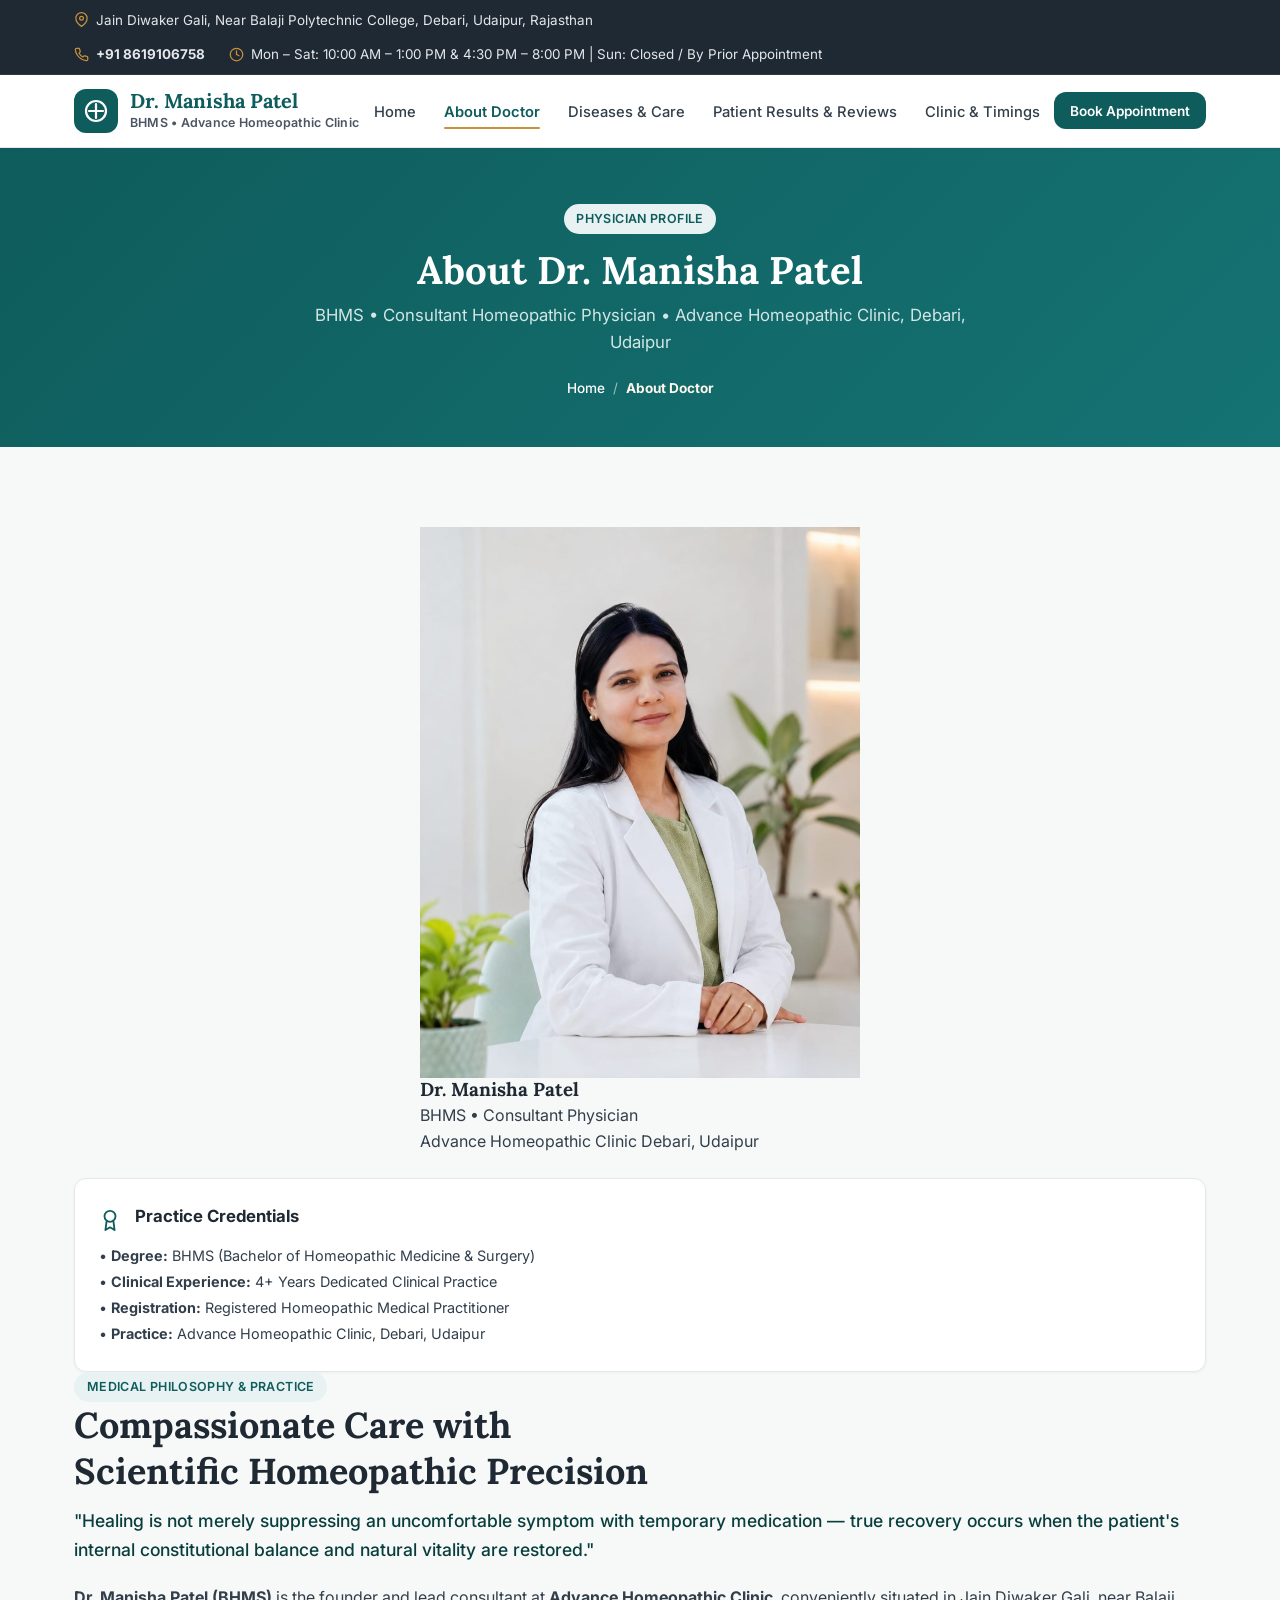
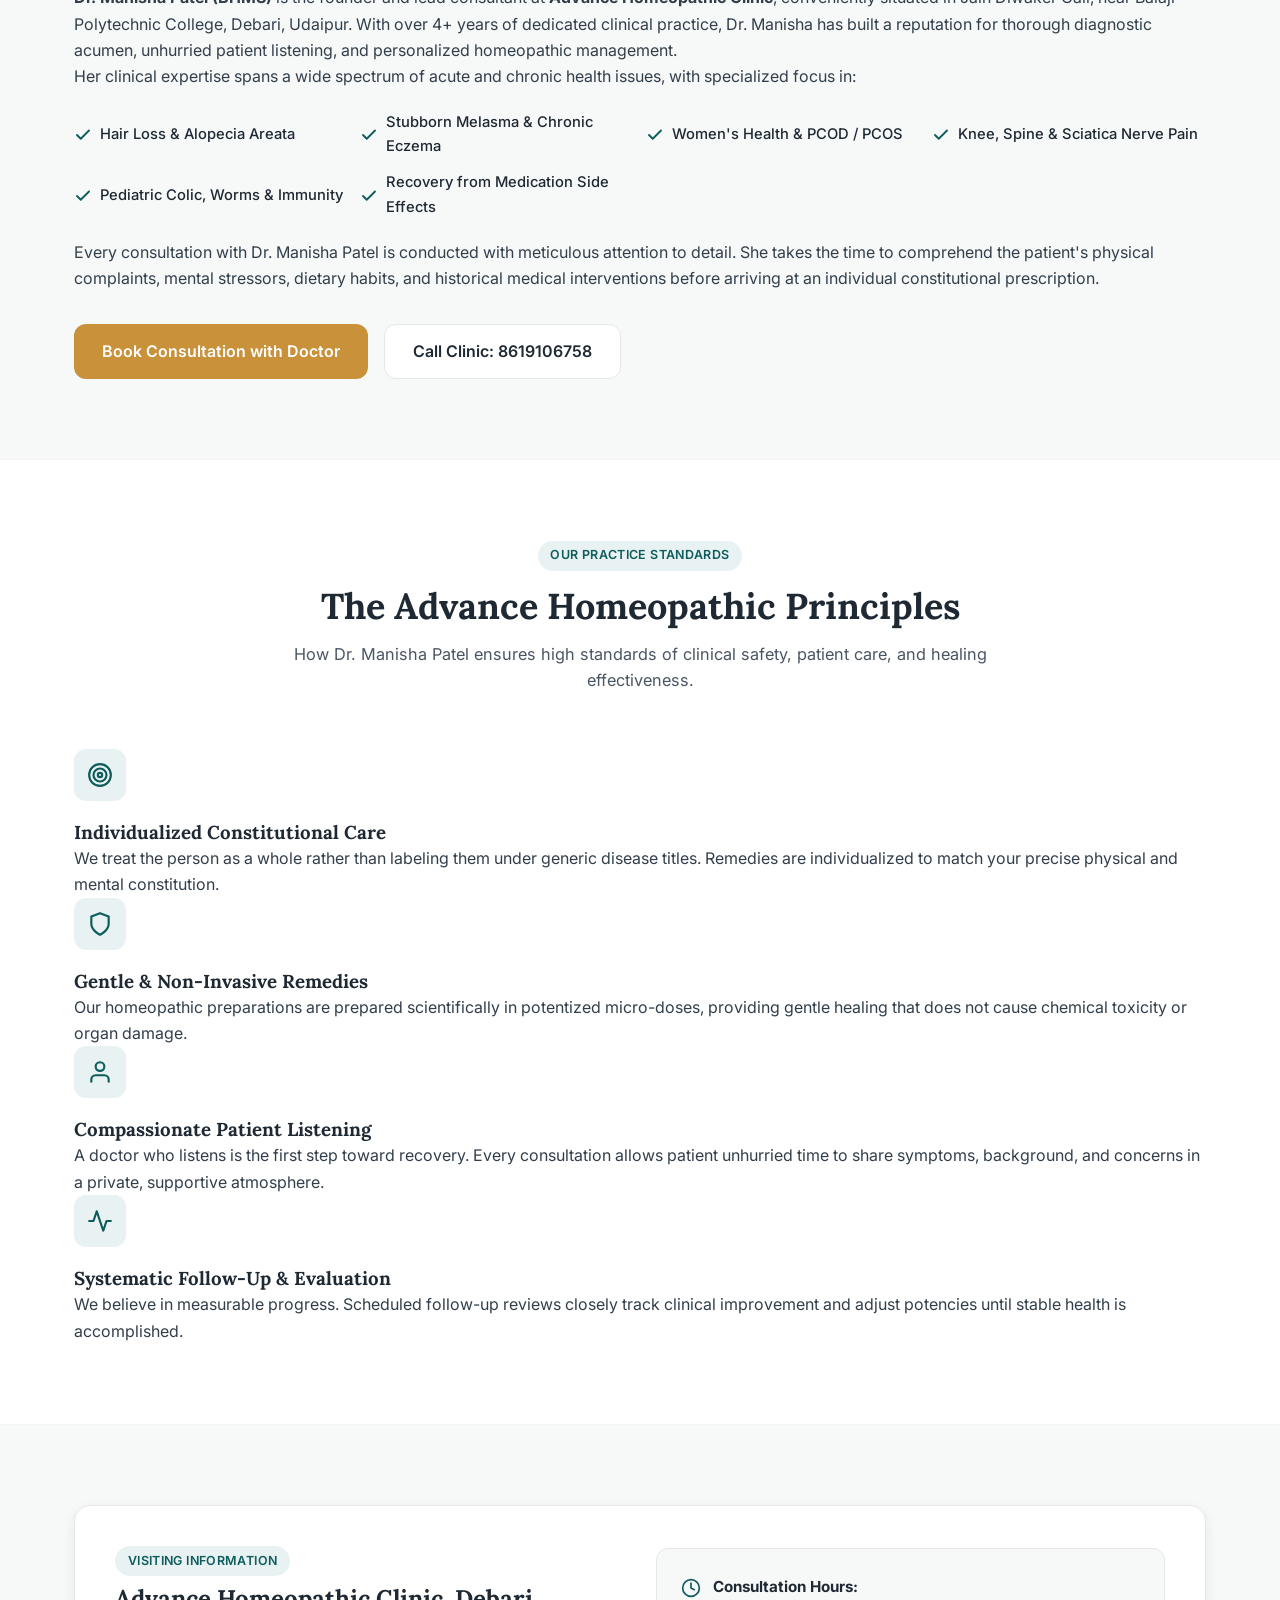
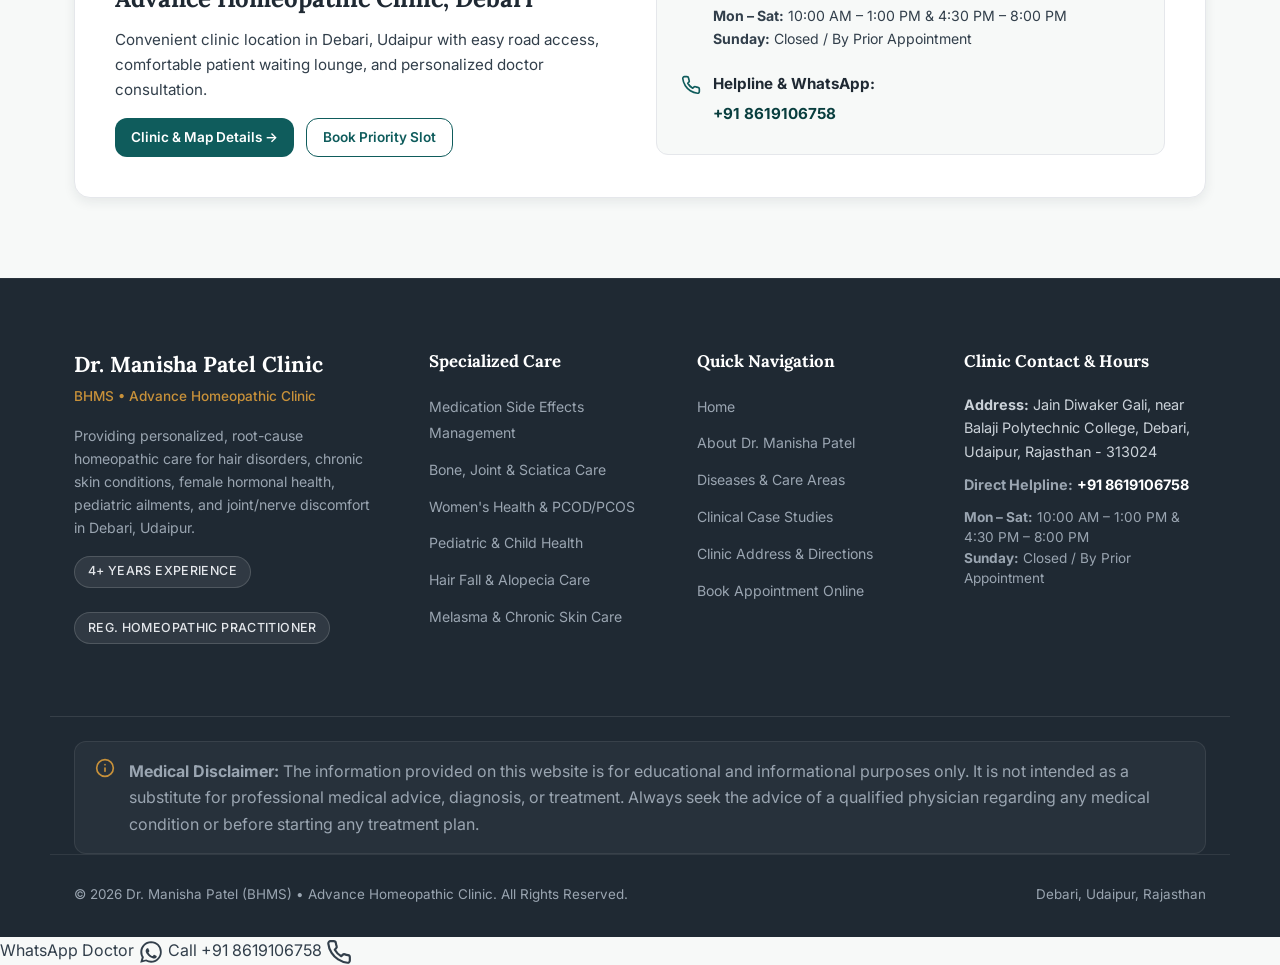
==== commit 65275dde: "Fix icon sizes with strict bounds, update experience to 4+ years, and standardize language to profes" ====
--- a/about.html
+++ b/about.html
@@ -4,7 +4,7 @@
   <meta charset="UTF-8">
   <meta name="viewport" content="width=device-width, initial-scale=1.0">
   <title>About Dr. Manisha Patel (BHMS) | Homeopathic Clinic Debari Udaipur</title>
-  <meta name="description" content="Learn about Dr. Manisha Patel (BHMS), consultant homeopathic doctor at Advance Homeopathic Clinic in Debari, Udaipur. 8+ years clinical experience in root-cause healing.">
+  <meta name="description" content="Learn about Dr. Manisha Patel (BHMS), consultant homeopathic doctor at Advance Homeopathic Clinic in Debari, Udaipur. 4+ years clinical experience in root-cause healing.">
   <link rel="preconnect" href="https://fonts.googleapis.com">
   <link rel="preconnect" href="https://fonts.gstatic.com" crossorigin>
   <link href="https://fonts.googleapis.com/css2?family=Inter:wght@400;500;600;700&family=Lora:ital,wght@0,500;0,600;0,700;1,400&display=swap" rel="stylesheet">
@@ -18,17 +18,17 @@
     <div class="container top-bar-content">
       <div class="top-bar-left">
         <span class="top-bar-item">
-          <svg viewBox="0 0 24 24" fill="none" stroke="currentColor" stroke-width="2" stroke-linecap="round" stroke-linejoin="round"><path d="M21 10c0 7-9 13-9 13s-9-6-9-13a9 9 0 0 1 18 0z"></path><circle cx="12" cy="10" r="3"></circle></svg>
+          <svg width="20" height="20" viewBox="0 0 24 24" fill="none" stroke="currentColor" stroke-width="2" stroke-linecap="round" stroke-linejoin="round"><path d="M21 10c0 7-9 13-9 13s-9-6-9-13a9 9 0 0 1 18 0z"></path><circle cx="12" cy="10" r="3"></circle></svg>
           <span>Jain Diwaker Gali, Near Balaji Polytechnic College, Debari, Udaipur, Rajasthan</span>
         </span>
       </div>
       <div class="top-bar-right">
         <a href="tel:8619106758" class="top-bar-item">
-          <svg viewBox="0 0 24 24" fill="none" stroke="currentColor" stroke-width="2" stroke-linecap="round" stroke-linejoin="round"><path d="M22 16.92v3a2 2 0 0 1-2.18 2 19.79 19.79 0 0 1-8.63-3.07 19.5 19.5 0 0 1-6-6 19.79 19.79 0 0 1-3.07-8.67A2 2 0 0 1 4.11 2h3a2 2 0 0 1 2 1.72 12.84 12.84 0 0 0 .7 2.81 2 2 0 0 1-.45 2.11L8.09 9.91a16 16 0 0 0 6 6l1.27-1.27a2 2 0 0 1 2.11-.45 12.84 12.84 0 0 0 2.81.7A2 2 0 0 1 22 16.92z"></path></svg>
+          <svg width="20" height="20" viewBox="0 0 24 24" fill="none" stroke="currentColor" stroke-width="2" stroke-linecap="round" stroke-linejoin="round"><path d="M22 16.92v3a2 2 0 0 1-2.18 2 19.79 19.79 0 0 1-8.63-3.07 19.5 19.5 0 0 1-6-6 19.79 19.79 0 0 1-3.07-8.67A2 2 0 0 1 4.11 2h3a2 2 0 0 1 2 1.72 12.84 12.84 0 0 0 .7 2.81 2 2 0 0 1-.45 2.11L8.09 9.91a16 16 0 0 0 6 6l1.27-1.27a2 2 0 0 1 2.11-.45 12.84 12.84 0 0 0 2.81.7A2 2 0 0 1 22 16.92z"></path></svg>
           <strong>+91 8619106758</strong>
         </a>
         <span class="top-bar-item">
-          <svg viewBox="0 0 24 24" fill="none" stroke="currentColor" stroke-width="2" stroke-linecap="round" stroke-linejoin="round"><circle cx="12" cy="12" r="10"></circle><polyline points="12 6 12 12 16 14"></polyline></svg>
+          <svg width="20" height="20" viewBox="0 0 24 24" fill="none" stroke="currentColor" stroke-width="2" stroke-linecap="round" stroke-linejoin="round"><circle cx="12" cy="12" r="10"></circle><polyline points="12 6 12 12 16 14"></polyline></svg>
           <span>Mon &ndash; Sat: 10:00 AM &ndash; 1:00 PM &amp; 4:30 PM &ndash; 8:00 PM | Sun: Closed / By Prior Appointment</span>
         </span>
       </div>
@@ -39,7 +39,7 @@
     <div class="container nav-container">
       <a href="index.html" class="brand-logo" aria-label="Dr. Manisha Patel Clinic Homepage">
         <div class="brand-icon">
-          <svg viewBox="0 0 24 24" fill="none" stroke="currentColor" stroke-width="2.2" stroke-linecap="round" stroke-linejoin="round"><path d="M12 5v14M5 12h14"></path><circle cx="12" cy="12" r="10"></circle></svg>
+          <svg width="24" height="24" viewBox="0 0 24 24" fill="none" stroke="currentColor" stroke-width="2.2" stroke-linecap="round" stroke-linejoin="round"><path d="M12 5v14M5 12h14"></path><circle cx="12" cy="12" r="10"></circle></svg>
         </div>
         <div class="brand-text">
           <h1>Dr. Manisha Patel</h1>
@@ -101,12 +101,12 @@
 
         <div class="trust-badge-card" style="margin-top: 1.5rem; background: var(--card-bg); padding: 1.5rem; border-radius: var(--radius-md); border: 1px solid var(--border); box-shadow: var(--shadow-sm);">
           <div style="display: flex; align-items: center; gap: 0.75rem; margin-bottom: 0.75rem;">
-            <div style="color: var(--primary); width: 24px; height: 24px;"><svg viewBox="0 0 24 24" fill="none" stroke="currentColor" stroke-width="2" stroke-linecap="round" stroke-linejoin="round"><circle cx="12" cy="8" r="6"></circle><polyline points="8.21 13.89 7 23 12 20 17 23 15.79 13.88"></polyline></svg></div>
+            <div style="color: var(--primary); width: 24px; height: 24px; flex-shrink: 0;"><svg width="22" height="22" viewBox="0 0 24 24" fill="none" stroke="currentColor" stroke-width="2" stroke-linecap="round" stroke-linejoin="round"><circle cx="12" cy="8" r="6"></circle><polyline points="8.21 13.89 7 23 12 20 17 23 15.79 13.88"></polyline></svg></div>
             <strong style="color: var(--dark); font-size: 1.05rem;">Practice Credentials</strong>
           </div>
           <ul style="list-style: none; padding: 0; margin: 0; font-size: 0.9rem; color: var(--slate); line-height: 1.8;">
             <li>&bull; <strong>Degree:</strong> BHMS (Bachelor of Homeopathic Medicine &amp; Surgery)</li>
-            <li>&bull; <strong>Clinical Experience:</strong> 8+ Years Clinical Practice</li>
+            <li>&bull; <strong>Clinical Experience:</strong> 4+ Years Dedicated Clinical Practice</li>
             <li>&bull; <strong>Registration:</strong> Registered Homeopathic Medical Practitioner</li>
             <li>&bull; <strong>Practice:</strong> Advance Homeopathic Clinic, Debari, Udaipur</li>
           </ul>
@@ -118,11 +118,11 @@
         <h2 class="section-title">Compassionate Care with <br><span class="highlight">Scientific Homeopathic Precision</span></h2>
 
         <p class="about-lead" style="font-size: 1.1rem; color: var(--primary-dark); font-weight: 500; margin-bottom: 1.25rem;">
-          "Healing is not merely suppressing an uncomfortable symptom with temporary medication &mdash; true recovery occurs when the patient's internal constitutional balance and natural defense vitality are restored."
+          "Healing is not merely suppressing an uncomfortable symptom with temporary medication &mdash; true recovery occurs when the patient's internal constitutional balance and natural vitality are restored."
         </p>
 
         <p class="about-bio">
-          <strong>Dr. Manisha Patel (BHMS)</strong> is the founder and chief physician at <strong>Advance Homeopathic Clinic</strong>, centrally located in Jain Diwaker Gali, near Balaji Polytechnic College, Debari, Udaipur. Over more than 8 years of dedicated clinical practice, Dr. Manisha has built a reputation for thorough diagnostic acumen, empathetic listening, and personalized homeopathic management.
+          <strong>Dr. Manisha Patel (BHMS)</strong> is the founder and lead consultant at <strong>Advance Homeopathic Clinic</strong>, conveniently situated in Jain Diwaker Gali, near Balaji Polytechnic College, Debari, Udaipur. With over 4+ years of dedicated clinical practice, Dr. Manisha has built a reputation for thorough diagnostic acumen, unhurried patient listening, and personalized homeopathic management.
         </p>
 
         <p class="about-bio">
@@ -131,27 +131,27 @@
 
         <div class="specialty-check-grid" style="display: grid; grid-template-columns: repeat(auto-fit, minmax(240px, 1fr)); gap: 0.75rem; margin: 1.25rem 0;">
           <div style="display: flex; align-items: center; gap: 0.5rem; font-size: 0.92rem; color: var(--dark); font-weight: 500;">
-            <span style="color: var(--primary);"><svg viewBox="0 0 24 24" fill="none" stroke="currentColor" stroke-width="2.5" stroke-linecap="round" stroke-linejoin="round"><polyline points="20 6 9 17 4 12"></polyline></svg></span>
+            <span style="color: var(--primary); flex-shrink: 0;"><svg width="18" height="18" viewBox="0 0 24 24" fill="none" stroke="currentColor" stroke-width="2.5" stroke-linecap="round" stroke-linejoin="round"><polyline points="20 6 9 17 4 12"></polyline></svg></span>
             <span>Hair Loss &amp; Alopecia Areata</span>
           </div>
           <div style="display: flex; align-items: center; gap: 0.5rem; font-size: 0.92rem; color: var(--dark); font-weight: 500;">
-            <span style="color: var(--primary);"><svg viewBox="0 0 24 24" fill="none" stroke="currentColor" stroke-width="2.5" stroke-linecap="round" stroke-linejoin="round"><polyline points="20 6 9 17 4 12"></polyline></svg></span>
+            <span style="color: var(--primary); flex-shrink: 0;"><svg width="18" height="18" viewBox="0 0 24 24" fill="none" stroke="currentColor" stroke-width="2.5" stroke-linecap="round" stroke-linejoin="round"><polyline points="20 6 9 17 4 12"></polyline></svg></span>
             <span>Stubborn Melasma &amp; Chronic Eczema</span>
           </div>
           <div style="display: flex; align-items: center; gap: 0.5rem; font-size: 0.92rem; color: var(--dark); font-weight: 500;">
-            <span style="color: var(--primary);"><svg viewBox="0 0 24 24" fill="none" stroke="currentColor" stroke-width="2.5" stroke-linecap="round" stroke-linejoin="round"><polyline points="20 6 9 17 4 12"></polyline></svg></span>
+            <span style="color: var(--primary); flex-shrink: 0;"><svg width="18" height="18" viewBox="0 0 24 24" fill="none" stroke="currentColor" stroke-width="2.5" stroke-linecap="round" stroke-linejoin="round"><polyline points="20 6 9 17 4 12"></polyline></svg></span>
             <span>Women's Health &amp; PCOD / PCOS</span>
           </div>
           <div style="display: flex; align-items: center; gap: 0.5rem; font-size: 0.92rem; color: var(--dark); font-weight: 500;">
-            <span style="color: var(--primary);"><svg viewBox="0 0 24 24" fill="none" stroke="currentColor" stroke-width="2.5" stroke-linecap="round" stroke-linejoin="round"><polyline points="20 6 9 17 4 12"></polyline></svg></span>
+            <span style="color: var(--primary); flex-shrink: 0;"><svg width="18" height="18" viewBox="0 0 24 24" fill="none" stroke="currentColor" stroke-width="2.5" stroke-linecap="round" stroke-linejoin="round"><polyline points="20 6 9 17 4 12"></polyline></svg></span>
             <span>Knee, Spine &amp; Sciatica Nerve Pain</span>
           </div>
           <div style="display: flex; align-items: center; gap: 0.5rem; font-size: 0.92rem; color: var(--dark); font-weight: 500;">
-            <span style="color: var(--primary);"><svg viewBox="0 0 24 24" fill="none" stroke="currentColor" stroke-width="2.5" stroke-linecap="round" stroke-linejoin="round"><polyline points="20 6 9 17 4 12"></polyline></svg></span>
+            <span style="color: var(--primary); flex-shrink: 0;"><svg width="18" height="18" viewBox="0 0 24 24" fill="none" stroke="currentColor" stroke-width="2.5" stroke-linecap="round" stroke-linejoin="round"><polyline points="20 6 9 17 4 12"></polyline></svg></span>
             <span>Pediatric Colic, Worms &amp; Immunity</span>
           </div>
           <div style="display: flex; align-items: center; gap: 0.5rem; font-size: 0.92rem; color: var(--dark); font-weight: 500;">
-            <span style="color: var(--primary);"><svg viewBox="0 0 24 24" fill="none" stroke="currentColor" stroke-width="2.5" stroke-linecap="round" stroke-linejoin="round"><polyline points="20 6 9 17 4 12"></polyline></svg></span>
+            <span style="color: var(--primary); flex-shrink: 0;"><svg width="18" height="18" viewBox="0 0 24 24" fill="none" stroke="currentColor" stroke-width="2.5" stroke-linecap="round" stroke-linejoin="round"><polyline points="20 6 9 17 4 12"></polyline></svg></span>
             <span>Recovery from Medication Side Effects</span>
           </div>
         </div>
@@ -174,31 +174,31 @@
       <div class="section-header">
         <span class="badge badge-teal">Our Practice Standards</span>
         <h2 class="section-title">The Advance Homeopathic Principles</h2>
-        <p class="section-subtitle">How Dr. Manisha Patel ensures the highest standards of clinical safety, patient care, and healing effectiveness.</p>
+        <p class="section-subtitle">How Dr. Manisha Patel ensures high standards of clinical safety, patient care, and healing effectiveness.</p>
       </div>
 
       <div class="dept-grid">
         <div class="dept-card">
-          <div class="dept-card-icon"><svg viewBox="0 0 24 24" fill="none" stroke="currentColor" stroke-width="2" stroke-linecap="round" stroke-linejoin="round"><circle cx="12" cy="12" r="10"></circle><circle cx="12" cy="12" r="6"></circle><circle cx="12" cy="12" r="2"></circle></svg></div>
+          <div class="dept-card-icon"><svg width="22" height="22" viewBox="0 0 24 24" fill="none" stroke="currentColor" stroke-width="2" stroke-linecap="round" stroke-linejoin="round"><circle cx="12" cy="12" r="10"></circle><circle cx="12" cy="12" r="6"></circle><circle cx="12" cy="12" r="2"></circle></svg></div>
           <h3>Individualized Constitutional Care</h3>
           <p>We treat the person as a whole rather than labeling them under generic disease titles. Remedies are individualized to match your precise physical and mental constitution.</p>
         </div>
 
         <div class="dept-card">
-          <div class="dept-card-icon"><svg viewBox="0 0 24 24" fill="none" stroke="currentColor" stroke-width="2" stroke-linecap="round" stroke-linejoin="round"><path d="M12 22s8-4 8-10V5l-8-3-8 3v7c0 6 8 10 8 10z"></path></svg></div>
-          <h3>Gentle &amp; Non-Invasive Medicines</h3>
+          <div class="dept-card-icon"><svg width="22" height="22" viewBox="0 0 24 24" fill="none" stroke="currentColor" stroke-width="2" stroke-linecap="round" stroke-linejoin="round"><path d="M12 22s8-4 8-10V5l-8-3-8 3v7c0 6 8 10 8 10z"></path></svg></div>
+          <h3>Gentle &amp; Non-Invasive Remedies</h3>
           <p>Our homeopathic preparations are prepared scientifically in potentized micro-doses, providing gentle healing that does not cause chemical toxicity or organ damage.</p>
         </div>
 
         <div class="dept-card">
-          <div class="dept-card-icon"><svg viewBox="0 0 24 24" fill="none" stroke="currentColor" stroke-width="2" stroke-linecap="round" stroke-linejoin="round"><path d="M20 21v-2a4 4 0 0 0-4-4H8a4 4 0 0 0-4 4v2"></path><circle cx="12" cy="7" r="4"></circle></svg></div>
+          <div class="dept-card-icon"><svg width="22" height="22" viewBox="0 0 24 24" fill="none" stroke="currentColor" stroke-width="2" stroke-linecap="round" stroke-linejoin="round"><path d="M20 21v-2a4 4 0 0 0-4-4H8a4 4 0 0 0-4 4v2"></path><circle cx="12" cy="7" r="4"></circle></svg></div>
           <h3>Compassionate Patient Listening</h3>
           <p>A doctor who listens is the first step toward recovery. Every consultation allows patient unhurried time to share symptoms, background, and concerns in a private, supportive atmosphere.</p>
         </div>
 
         <div class="dept-card">
-          <div class="dept-card-icon"><svg viewBox="0 0 24 24" fill="none" stroke="currentColor" stroke-width="2" stroke-linecap="round" stroke-linejoin="round"><polyline points="22 12 18 12 15 21 9 3 6 12 2 12"></polyline></svg></div>
-          <h3>Systematic Follow-up &amp; Evaluation</h3>
+          <div class="dept-card-icon"><svg width="22" height="22" viewBox="0 0 24 24" fill="none" stroke="currentColor" stroke-width="2" stroke-linecap="round" stroke-linejoin="round"><polyline points="22 12 18 12 15 21 9 3 6 12 2 12"></polyline></svg></div>
+          <h3>Systematic Follow-Up &amp; Evaluation</h3>
           <p>We believe in measurable progress. Scheduled follow-up reviews closely track clinical improvement and adjust potencies until stable health is accomplished.</p>
         </div>
       </div>
@@ -224,7 +224,7 @@
 
           <div style="background: var(--light-bg); padding: 1.5rem; border-radius: var(--radius-md); border: 1px solid var(--border);">
             <div style="display: flex; align-items: flex-start; gap: 0.75rem; margin-bottom: 1rem;">
-              <div style="color: var(--primary); width: 20px; height: 20px; flex-shrink: 0;"><svg viewBox="0 0 24 24" fill="none" stroke="currentColor" stroke-width="2" stroke-linecap="round" stroke-linejoin="round"><circle cx="12" cy="12" r="10"></circle><polyline points="12 6 12 12 16 14"></polyline></svg></div>
+              <div style="color: var(--primary); width: 20px; height: 20px; flex-shrink: 0;"><svg width="20" height="20" viewBox="0 0 24 24" fill="none" stroke="currentColor" stroke-width="2" stroke-linecap="round" stroke-linejoin="round"><circle cx="12" cy="12" r="10"></circle><polyline points="12 6 12 12 16 14"></polyline></svg></div>
               <div>
                 <strong style="color: var(--dark); font-size: 0.95rem;">Consultation Hours:</strong>
                 <p style="font-size: 0.88rem; color: var(--slate); margin: 0.25rem 0;">
@@ -235,7 +235,7 @@
             </div>
 
             <div style="display: flex; align-items: flex-start; gap: 0.75rem;">
-              <div style="color: var(--primary); width: 20px; height: 20px; flex-shrink: 0;"><svg viewBox="0 0 24 24" fill="none" stroke="currentColor" stroke-width="2" stroke-linecap="round" stroke-linejoin="round"><path d="M22 16.92v3a2 2 0 0 1-2.18 2 19.79 19.79 0 0 1-8.63-3.07 19.5 19.5 0 0 1-6-6 19.79 19.79 0 0 1-3.07-8.67A2 2 0 0 1 4.11 2h3a2 2 0 0 1 2 1.72 12.84 12.84 0 0 0 .7 2.81 2 2 0 0 1-.45 2.11L8.09 9.91a16 16 0 0 0 6 6l1.27-1.27a2 2 0 0 1 2.11-.45 12.84 12.84 0 0 0 2.81.7A2 2 0 0 1 22 16.92z"></path></svg></div>
+              <div style="color: var(--primary); width: 20px; height: 20px; flex-shrink: 0;"><svg width="20" height="20" viewBox="0 0 24 24" fill="none" stroke="currentColor" stroke-width="2" stroke-linecap="round" stroke-linejoin="round"><path d="M22 16.92v3a2 2 0 0 1-2.18 2 19.79 19.79 0 0 1-8.63-3.07 19.5 19.5 0 0 1-6-6 19.79 19.79 0 0 1-3.07-8.67A2 2 0 0 1 4.11 2h3a2 2 0 0 1 2 1.72 12.84 12.84 0 0 0 .7 2.81 2 2 0 0 1-.45 2.11L8.09 9.91a16 16 0 0 0 6 6l1.27-1.27a2 2 0 0 1 2.11-.45 12.84 12.84 0 0 0 2.81.7A2 2 0 0 1 22 16.92z"></path></svg></div>
               <div>
                 <strong style="color: var(--dark); font-size: 0.95rem;">Helpline &amp; WhatsApp:</strong>
                 <p style="font-size: 0.95rem; color: var(--primary-dark); font-weight: 700; margin: 0.25rem 0;">
@@ -256,9 +256,9 @@
       <div class="footer-brand">
         <h3>Dr. Manisha Patel Clinic</h3>
         <span>BHMS &bull; Advance Homeopathic Clinic</span>
-        <p>Providing personalized, root-cause homeopathic care for hair, skin, female hormonal health, pediatric conditions, and chronic joint/nerve discomfort in Debari, Udaipur.</p>
+        <p>Providing personalized, root-cause homeopathic care for hair disorders, chronic skin conditions, female hormonal health, pediatric ailments, and joint/nerve discomfort in Debari, Udaipur.</p>
         <div class="footer-badges" style="margin-top: 1rem; display: flex; gap: 0.5rem; flex-wrap: wrap;">
-          <span class="badge badge-teal" style="background: rgba(255,255,255,0.08); color: #E4E7EB; border: 1px solid rgba(255,255,255,0.15); font-size: 0.78rem;">8+ Years Experience</span>
+          <span class="badge badge-teal" style="background: rgba(255,255,255,0.08); color: #E4E7EB; border: 1px solid rgba(255,255,255,0.15); font-size: 0.78rem;">4+ Years Experience</span>
           <span class="badge badge-teal" style="background: rgba(255,255,255,0.08); color: #E4E7EB; border: 1px solid rgba(255,255,255,0.15); font-size: 0.78rem;">Reg. Homeopathic Practitioner</span>
         </div>
       </div>
@@ -305,11 +305,11 @@
       </div>
     </div>
 
-    <!-- Mandatory Medical Disclaimer Strip -->
+    <!-- Mandatory Medical Disclaimer Strip (Clean Professional English) -->
     <div class="container footer-disclaimer-wrap">
       <div class="footer-disclaimer">
-        <svg viewBox="0 0 24 24" fill="none" stroke="currentColor" stroke-width="2" stroke-linecap="round" stroke-linejoin="round"><circle cx="12" cy="12" r="10"></circle><line x1="12" y1="16" x2="12" y2="12"></line><line x1="12" y1="8" x2="12.01" y2="8"></line></svg>
-        <p><strong>Medical Disclaimer:</strong> Is website ki jaankari keval general information aur educational purposes ke liye hai. Yeh kisi certified doctor ya medical practitioner ki salah, diagnosis ya treatment ka vikalp nahi hai. Kisi bhi bimaari ya dawai ke liye hamesha qualified doctor se salah lein.</p>
+        <svg width="20" height="20" viewBox="0 0 24 24" fill="none" stroke="currentColor" stroke-width="2" stroke-linecap="round" stroke-linejoin="round"><circle cx="12" cy="12" r="10"></circle><line x1="12" y1="16" x2="12" y2="12"></line><line x1="12" y1="8" x2="12.01" y2="8"></line></svg>
+        <p><strong>Medical Disclaimer:</strong> The information provided on this website is for educational and informational purposes only. It is not intended as a substitute for professional medical advice, diagnosis, or treatment. Always seek the advice of a qualified physician regarding any medical condition or before starting any treatment plan.</p>
       </div>
     </div>
 
@@ -323,26 +323,26 @@
   <div class="floating-actions">
     <a href="https://wa.me/918619106758?text=Hello%20Dr.%20Manisha%20Patel,%20I%20would%20like%20to%20consult%20at%20your%20Debari%20Clinic." target="_blank" rel="noopener noreferrer" class="float-btn whatsapp-float" aria-label="Chat on WhatsApp">
       <span class="float-tooltip">WhatsApp Doctor</span>
-      <svg viewBox="0 0 24 24" fill="currentColor"><path d="M12.04 2c-5.46 0-9.91 4.45-9.91 9.91 0 1.75.46 3.45 1.32 4.95L2.05 22l5.25-1.38c1.45.79 3.08 1.21 4.74 1.21 5.46 0 9.91-4.45 9.91-9.91 0-2.65-1.03-5.14-2.9-7.01A9.816 9.816 0 0 0 12.04 2m.01 1.67c2.2 0 4.26.86 5.82 2.42a8.225 8.225 0 0 1 2.41 5.83c0 4.54-3.7 8.24-8.24 8.24-1.43 0-2.82-.37-4.04-1.08l-.29-.17-3.12.82.83-3.04-.19-.3a8.21 8.21 0 0 1-1.26-4.46c0-4.54 3.7-8.24 8.24-8.24m4.52 11.66c-.25-.13-1.47-.72-1.7-.81-.23-.08-.39-.13-.56.13-.17.25-.64.81-.79.97-.14.17-.29.19-.54.06-.25-.13-1.06-.39-2.02-1.25-.75-.67-1.26-1.5-1.41-1.75-.14-.25-.02-.39.11-.51.11-.11.25-.29.38-.44.13-.14.17-.25.25-.42.08-.17.04-.31-.02-.44-.06-.13-.56-1.35-.77-1.85-.2-.49-.41-.42-.56-.43h-.48c-.17 0-.44.06-.67.31-.23.25-.88.86-.88 2.1s.9 2.44 1.03 2.61c.13.17 1.77 2.7 4.29 3.79.6.26 1.07.41 1.44.53.6.19 1.15.16 1.58.1.48-.07 1.47-.6 1.68-1.18.21-.58.21-1.07.15-1.18-.07-.11-.23-.17-.48-.3z"/></svg>
+      <svg width="20" height="20" viewBox="0 0 24 24" fill="currentColor"><path d="M12.04 2c-5.46 0-9.91 4.45-9.91 9.91 0 1.75.46 3.45 1.32 4.95L2.05 22l5.25-1.38c1.45.79 3.08 1.21 4.74 1.21 5.46 0 9.91-4.45 9.91-9.91 0-2.65-1.03-5.14-2.9-7.01A9.816 9.816 0 0 0 12.04 2m.01 1.67c2.2 0 4.26.86 5.82 2.42a8.225 8.225 0 0 1 2.41 5.83c0 4.54-3.7 8.24-8.24 8.24-1.43 0-2.82-.37-4.04-1.08l-.29-.17-3.12.82.83-3.04-.19-.3a8.21 8.21 0 0 1-1.26-4.46c0-4.54 3.7-8.24 8.24-8.24m4.52 11.66c-.25-.13-1.47-.72-1.7-.81-.23-.08-.39-.13-.56.13-.17.25-.64.81-.79.97-.14.17-.29.19-.54.06-.25-.13-1.06-.39-2.02-1.25-.75-.67-1.26-1.5-1.41-1.75-.14-.25-.02-.39.11-.51.11-.11.25-.29.38-.44.13-.14.17-.25.25-.42.08-.17.04-.31-.02-.44-.06-.13-.56-1.35-.77-1.85-.2-.49-.41-.42-.56-.43h-.48c-.17 0-.44.06-.67.31-.23.25-.88.86-.88 2.1s.9 2.44 1.03 2.61c.13.17 1.77 2.7 4.29 3.79.6.26 1.07.41 1.44.53.6.19 1.15.16 1.58.1.48-.07 1.47-.6 1.68-1.18.21-.58.21-1.07.15-1.18-.07-.11-.23-.17-.48-.3z"/></svg>
     </a>
     <a href="tel:8619106758" class="float-btn call-float" aria-label="Call Clinic">
       <span class="float-tooltip">Call +91 8619106758</span>
-      <svg viewBox="0 0 24 24" fill="none" stroke="currentColor" stroke-width="2" stroke-linecap="round" stroke-linejoin="round"><path d="M22 16.92v3a2 2 0 0 1-2.18 2 19.79 19.79 0 0 1-8.63-3.07 19.5 19.5 0 0 1-6-6 19.79 19.79 0 0 1-3.07-8.67A2 2 0 0 1 4.11 2h3a2 2 0 0 1 2 1.72 12.84 12.84 0 0 0 .7 2.81 2 2 0 0 1-.45 2.11L8.09 9.91a16 16 0 0 0 6 6l1.27-1.27a2 2 0 0 1 2.11-.45 12.84 12.84 0 0 0 2.81.7A2 2 0 0 1 22 16.92z"></path></svg>
+      <svg width="20" height="20" viewBox="0 0 24 24" fill="none" stroke="currentColor" stroke-width="2" stroke-linecap="round" stroke-linejoin="round"><path d="M22 16.92v3a2 2 0 0 1-2.18 2 19.79 19.79 0 0 1-8.63-3.07 19.5 19.5 0 0 1-6-6 19.79 19.79 0 0 1-3.07-8.67A2 2 0 0 1 4.11 2h3a2 2 0 0 1 2 1.72 12.84 12.84 0 0 0 .7 2.81 2 2 0 0 1-.45 2.11L8.09 9.91a16 16 0 0 0 6 6l1.27-1.27a2 2 0 0 1 2.11-.45 12.84 12.84 0 0 0 2.81.7A2 2 0 0 1 22 16.92z"></path></svg>
     </a>
   </div>
 
   <!-- Mobile Sticky Bottom Action Bar -->
   <div class="mobile-sticky-bar" aria-label="Quick Action Bar">
     <a href="tel:8619106758" class="sticky-bar-item" aria-label="Call Doctor">
-      <svg viewBox="0 0 24 24" fill="none" stroke="currentColor" stroke-width="2" stroke-linecap="round" stroke-linejoin="round"><path d="M22 16.92v3a2 2 0 0 1-2.18 2 19.79 19.79 0 0 1-8.63-3.07 19.5 19.5 0 0 1-6-6 19.79 19.79 0 0 1-3.07-8.67A2 2 0 0 1 4.11 2h3a2 2 0 0 1 2 1.72 12.84 12.84 0 0 0 .7 2.81 2 2 0 0 1-.45 2.11L8.09 9.91a16 16 0 0 0 6 6l1.27-1.27a2 2 0 0 1 2.11-.45 12.84 12.84 0 0 0 2.81.7A2 2 0 0 1 22 16.92z"></path></svg>
+      <svg width="20" height="20" viewBox="0 0 24 24" fill="none" stroke="currentColor" stroke-width="2" stroke-linecap="round" stroke-linejoin="round"><path d="M22 16.92v3a2 2 0 0 1-2.18 2 19.79 19.79 0 0 1-8.63-3.07 19.5 19.5 0 0 1-6-6 19.79 19.79 0 0 1-3.07-8.67A2 2 0 0 1 4.11 2h3a2 2 0 0 1 2 1.72 12.84 12.84 0 0 0 .7 2.81 2 2 0 0 1-.45 2.11L8.09 9.91a16 16 0 0 0 6 6l1.27-1.27a2 2 0 0 1 2.11-.45 12.84 12.84 0 0 0 2.81.7A2 2 0 0 1 22 16.92z"></path></svg>
       <span>Call Now</span>
     </a>
     <a href="https://wa.me/918619106758?text=Hello%20Dr.%20Manisha%20Patel,%20I%20would%20like%20to%20consult%20at%20your%20Debari%20Clinic." target="_blank" rel="noopener noreferrer" class="sticky-bar-item whatsapp" aria-label="WhatsApp Doctor">
-      <svg viewBox="0 0 24 24" fill="currentColor"><path d="M12.04 2c-5.46 0-9.91 4.45-9.91 9.91 0 1.75.46 3.45 1.32 4.95L2.05 22l5.25-1.38c1.45.79 3.08 1.21 4.74 1.21 5.46 0 9.91-4.45 9.91-9.91 0-2.65-1.03-5.14-2.9-7.01A9.816 9.816 0 0 0 12.04 2m.01 1.67c2.2 0 4.26.86 5.82 2.42a8.225 8.225 0 0 1 2.41 5.83c0 4.54-3.7 8.24-8.24 8.24-1.43 0-2.82-.37-4.04-1.08l-.29-.17-3.12.82.83-3.04-.19-.3a8.21 8.21 0 0 1-1.26-4.46c0-4.54 3.7-8.24 8.24-8.24m4.52 11.66c-.25-.13-1.47-.72-1.7-.81-.23-.08-.39-.13-.56.13-.17.25-.64.81-.79.97-.14.17-.29.19-.54.06-.25-.13-1.06-.39-2.02-1.25-.75-.67-1.26-1.5-1.41-1.75-.14-.25-.02-.39.11-.51.11-.11.25-.29.38-.44.13-.14.17-.25.25-.42.08-.17.04-.31-.02-.44-.06-.13-.56-1.35-.77-1.85-.2-.49-.41-.42-.56-.43h-.48c-.17 0-.44.06-.67.31-.23.25-.88.86-.88 2.1s.9 2.44 1.03 2.61c.13.17 1.77 2.7 4.29 3.79.6.26 1.07.41 1.44.53.6.19 1.15.16 1.58.1.48-.07 1.47-.6 1.68-1.18.21-.58.21-1.07.15-1.18-.07-.11-.23-.17-.48-.3z"/></svg>
+      <svg width="20" height="20" viewBox="0 0 24 24" fill="currentColor"><path d="M12.04 2c-5.46 0-9.91 4.45-9.91 9.91 0 1.75.46 3.45 1.32 4.95L2.05 22l5.25-1.38c1.45.79 3.08 1.21 4.74 1.21 5.46 0 9.91-4.45 9.91-9.91 0-2.65-1.03-5.14-2.9-7.01A9.816 9.816 0 0 0 12.04 2m.01 1.67c2.2 0 4.26.86 5.82 2.42a8.225 8.225 0 0 1 2.41 5.83c0 4.54-3.7 8.24-8.24 8.24-1.43 0-2.82-.37-4.04-1.08l-.29-.17-3.12.82.83-3.04-.19-.3a8.21 8.21 0 0 1-1.26-4.46c0-4.54 3.7-8.24 8.24-8.24m4.52 11.66c-.25-.13-1.47-.72-1.7-.81-.23-.08-.39-.13-.56.13-.17.25-.64.81-.79.97-.14.17-.29.19-.54.06-.25-.13-1.06-.39-2.02-1.25-.75-.67-1.26-1.5-1.41-1.75-.14-.25-.02-.39.11-.51.11-.11.25-.29.38-.44.13-.14.17-.25.25-.42.08-.17.04-.31-.02-.44-.06-.13-.56-1.35-.77-1.85-.2-.49-.41-.42-.56-.43h-.48c-.17 0-.44.06-.67.31-.23.25-.88.86-.88 2.1s.9 2.44 1.03 2.61c.13.17 1.77 2.7 4.29 3.79.6.26 1.07.41 1.44.53.6.19 1.15.16 1.58.1.48-.07 1.47-.6 1.68-1.18.21-.58.21-1.07.15-1.18-.07-.11-.23-.17-.48-.3z"/></svg>
       <span>WhatsApp</span>
     </a>
     <a href="appointment.html" class="sticky-bar-item appointment" aria-label="Book Appointment">
-      <svg viewBox="0 0 24 24" fill="none" stroke="currentColor" stroke-width="2" stroke-linecap="round" stroke-linejoin="round"><rect x="3" y="4" width="18" height="18" rx="2" ry="2"></rect><line x1="16" y1="2" x2="16" y2="6"></line><line x1="8" y1="2" x2="8" y2="6"></line><line x1="3" y1="10" x2="21" y2="10"></line></svg>
+      <svg width="20" height="20" viewBox="0 0 24 24" fill="none" stroke="currentColor" stroke-width="2" stroke-linecap="round" stroke-linejoin="round"><rect x="3" y="4" width="18" height="18" rx="2" ry="2"></rect><line x1="16" y1="2" x2="16" y2="6"></line><line x1="8" y1="2" x2="8" y2="6"></line><line x1="3" y1="10" x2="21" y2="10"></line></svg>
       <span>Book Slot</span>
     </a>
   </div>
--- a/assets/css/style.css
+++ b/assets/css/style.css
@@ -1603,3 +1603,423 @@
     height: 380px;
   }
 }
+
+
+/* ==========================================================================
+   STRICT SVG ICON SIZING (Guarantees zero overflow or full-screen expansion)
+   ========================================================================== */
+svg {
+  display: inline-block;
+  vertical-align: middle;
+  max-width: 100%;
+  max-height: 100%;
+  flex-shrink: 0;
+}
+
+/* Top bar icons */
+.top-bar-item svg {
+  width: 15px !important;
+  height: 15px !important;
+  max-width: 15px !important;
+  max-height: 15px !important;
+  stroke: var(--accent);
+  fill: none;
+  stroke-width: 2;
+  flex-shrink: 0;
+}
+
+/* Logo icon */
+.brand-icon svg {
+  width: 24px !important;
+  height: 24px !important;
+  max-width: 24px !important;
+  max-height: 24px !important;
+  stroke: #FFFFFF;
+  fill: none;
+  stroke-width: 2.2;
+  flex-shrink: 0;
+}
+
+/* Buttons */
+.btn svg {
+  width: 18px !important;
+  height: 18px !important;
+  max-width: 18px !important;
+  max-height: 18px !important;
+  stroke: currentColor;
+  flex-shrink: 0;
+}
+
+/* Hero highlights */
+.hero-highlights-list, .hero-trust-bullets {
+  display: grid;
+  grid-template-columns: repeat(auto-fit, minmax(260px, 1fr));
+  gap: 0.85rem;
+  margin: 1.5rem 0 2rem;
+}
+
+.hero-highlight-item, .hero-bullet-item {
+  display: flex;
+  align-items: center;
+  gap: 0.65rem;
+  font-size: 0.95rem;
+  font-weight: 500;
+  color: var(--dark);
+}
+
+.hero-highlight-item svg, .hero-bullet-item svg {
+  width: 18px !important;
+  height: 18px !important;
+  min-width: 18px !important;
+  max-width: 18px !important;
+  max-height: 18px !important;
+  stroke: var(--primary);
+  fill: none;
+  stroke-width: 2.2;
+  flex-shrink: 0;
+}
+
+/* Stat badges */
+.stat-icon, .hero-stat-badge .stat-icon, .trust-item-icon {
+  width: 44px;
+  height: 44px;
+  border-radius: var(--radius-full);
+  background: var(--primary-light);
+  color: var(--primary);
+  display: flex;
+  align-items: center;
+  justify-content: center;
+  flex-shrink: 0;
+}
+
+.stat-icon svg, .hero-stat-badge .stat-icon svg, .trust-item-icon svg {
+  width: 22px !important;
+  height: 22px !important;
+  max-width: 22px !important;
+  max-height: 22px !important;
+  stroke: var(--primary);
+  fill: none;
+  stroke-width: 2;
+  flex-shrink: 0;
+}
+
+/* Consultation Process */
+.process-icon-box, .process-step-num {
+  width: 56px;
+  height: 56px;
+  border-radius: var(--radius-md);
+  background: var(--primary-light);
+  color: var(--primary);
+  display: flex;
+  align-items: center;
+  justify-content: center;
+  margin-bottom: 1.25rem;
+  flex-shrink: 0;
+}
+
+.process-icon-box svg {
+  width: 28px !important;
+  height: 28px !important;
+  max-width: 28px !important;
+  max-height: 28px !important;
+  stroke: var(--primary);
+  fill: none;
+  stroke-width: 2;
+  flex-shrink: 0;
+}
+
+/* Department Teasers */
+.dept-card-icon, .department-card-icon {
+  width: 52px;
+  height: 52px;
+  border-radius: var(--radius-md);
+  background: var(--primary-light);
+  color: var(--primary);
+  display: flex;
+  align-items: center;
+  justify-content: center;
+  margin-bottom: 1.25rem;
+  flex-shrink: 0;
+}
+
+.dept-card-icon svg, .department-card-icon svg {
+  width: 26px !important;
+  height: 26px !important;
+  max-width: 26px !important;
+  max-height: 26px !important;
+  stroke: var(--primary);
+  fill: none;
+  stroke-width: 2;
+  flex-shrink: 0;
+}
+
+.dept-card-link svg, .dept-link svg {
+  width: 16px !important;
+  height: 16px !important;
+  max-width: 16px !important;
+  max-height: 16px !important;
+  stroke: currentColor;
+  fill: none;
+  stroke-width: 2;
+  flex-shrink: 0;
+}
+
+/* Disease Cards */
+.disease-card-icon, .disease-line-icon {
+  width: 48px;
+  height: 48px;
+  border-radius: var(--radius-sm);
+  background: var(--primary-light);
+  color: var(--primary);
+  display: flex;
+  align-items: center;
+  justify-content: center;
+  flex-shrink: 0;
+}
+
+.disease-card-icon svg, .disease-line-icon svg {
+  width: 24px !important;
+  height: 24px !important;
+  max-width: 24px !important;
+  max-height: 24px !important;
+  stroke: var(--primary);
+  fill: none;
+  stroke-width: 2;
+  flex-shrink: 0;
+}
+
+.disease-item-sign, .disease-bullet-icon {
+  width: 32px;
+  height: 32px;
+  border-radius: var(--radius-sm);
+  background: var(--accent-light);
+  color: var(--accent-dark);
+  display: flex;
+  align-items: center;
+  justify-content: center;
+  flex-shrink: 0;
+  margin-top: 3px;
+}
+
+.disease-item-sign svg, .disease-bullet-icon svg {
+  width: 17px !important;
+  height: 17px !important;
+  min-width: 17px !important;
+  max-width: 17px !important;
+  max-height: 17px !important;
+  stroke: var(--accent-dark);
+  fill: none;
+  stroke-width: 2;
+  flex-shrink: 0;
+}
+
+/* Qualifications */
+.qual-item, .doctor-qual-row {
+  display: flex;
+  align-items: center;
+  gap: 0.75rem;
+  padding: 0.75rem 0;
+  border-bottom: 1px solid var(--border-light);
+  font-size: 0.92rem;
+}
+
+.qual-item svg, .doctor-qual-row svg {
+  width: 20px !important;
+  height: 20px !important;
+  min-width: 20px !important;
+  max-width: 20px !important;
+  max-height: 20px !important;
+  stroke: var(--primary);
+  fill: none;
+  stroke-width: 2;
+  flex-shrink: 0;
+}
+
+.specialty-check-grid svg {
+  width: 18px !important;
+  height: 18px !important;
+  min-width: 18px !important;
+  max-width: 18px !important;
+  max-height: 18px !important;
+  stroke: var(--primary);
+  fill: none;
+  stroke-width: 2.5;
+  flex-shrink: 0;
+}
+
+/* Results Stage Badges */
+.result-stage-badge {
+  display: inline-flex;
+  align-items: center;
+  gap: 0.4rem;
+  font-size: 0.82rem;
+  font-weight: 600;
+  color: var(--primary-dark);
+  background: var(--primary-light);
+  padding: 0.35rem 0.75rem;
+  border-radius: var(--radius-full);
+  margin-top: 0.85rem;
+}
+
+.result-stage-badge svg {
+  width: 14px !important;
+  height: 14px !important;
+  max-width: 14px !important;
+  max-height: 14px !important;
+  stroke: var(--primary);
+  fill: none;
+  stroke-width: 2.5;
+  flex-shrink: 0;
+}
+
+.results-disclaimer-box {
+  background: var(--card-bg);
+  border: 1px solid var(--border);
+  border-left: 4px solid var(--accent);
+  padding: 1.25rem 1.5rem;
+  border-radius: var(--radius-md);
+  display: flex;
+  align-items: flex-start;
+  gap: 1rem;
+  margin-top: 2.5rem;
+}
+
+.results-disclaimer-box svg {
+  width: 22px !important;
+  height: 22px !important;
+  min-width: 22px !important;
+  max-width: 22px !important;
+  max-height: 22px !important;
+  stroke: var(--accent);
+  fill: none;
+  stroke-width: 2;
+  flex-shrink: 0;
+}
+
+/* FAQ Icons */
+.faq-question .faq-icon {
+  width: 24px;
+  height: 24px;
+  display: flex;
+  align-items: center;
+  justify-content: center;
+  flex-shrink: 0;
+}
+
+.faq-question .faq-icon svg {
+  width: 18px !important;
+  height: 18px !important;
+  max-width: 18px !important;
+  max-height: 18px !important;
+  stroke: var(--muted);
+  fill: none;
+  stroke-width: 2;
+  flex-shrink: 0;
+  transition: transform 0.25s ease;
+}
+
+.faq-item.active .faq-question .faq-icon svg {
+  transform: rotate(180deg);
+  stroke: var(--primary);
+}
+
+/* Location Icons */
+.loc-icon-bubble, .location-item-icon {
+  width: 44px;
+  height: 44px;
+  border-radius: var(--radius-full);
+  background: var(--primary-light);
+  color: var(--primary);
+  display: flex;
+  align-items: center;
+  justify-content: center;
+  flex-shrink: 0;
+}
+
+.loc-icon-bubble svg, .location-item-icon svg {
+  width: 22px !important;
+  height: 22px !important;
+  max-width: 22px !important;
+  max-height: 22px !important;
+  stroke: var(--primary);
+  fill: none;
+  stroke-width: 2;
+  flex-shrink: 0;
+}
+
+/* Footer Disclaimer */
+.footer-disclaimer-wrap {
+  margin-top: 2.5rem;
+  padding-top: 1.5rem;
+  border-top: 1px solid rgba(255, 255, 255, 0.1);
+}
+
+.footer-disclaimer {
+  display: flex;
+  align-items: flex-start;
+  gap: 0.85rem;
+  background: rgba(255, 255, 255, 0.04);
+  border: 1px solid rgba(255, 255, 255, 0.08);
+  padding: 1rem 1.25rem;
+  border-radius: var(--radius-md);
+}
+
+.footer-disclaimer svg {
+  width: 20px !important;
+  height: 20px !important;
+  min-width: 20px !important;
+  max-width: 20px !important;
+  max-height: 20px !important;
+  stroke: var(--accent);
+  fill: none;
+  stroke-width: 2;
+  flex-shrink: 0;
+}
+
+/* Floating & Sticky Bar */
+.float-btn svg {
+  width: 26px !important;
+  height: 26px !important;
+  max-width: 26px !important;
+  max-height: 26px !important;
+  flex-shrink: 0;
+}
+
+.mobile-sticky-bar .sticky-bar-item svg {
+  width: 20px !important;
+  height: 20px !important;
+  max-width: 20px !important;
+  max-height: 20px !important;
+  flex-shrink: 0;
+}
+
+.booking-perk-icon svg {
+  width: 16px !important;
+  height: 16px !important;
+  max-width: 16px !important;
+  max-height: 16px !important;
+  stroke: var(--primary);
+  fill: none;
+  stroke-width: 2.5;
+  flex-shrink: 0;
+}
+
+.modal-icon-circle svg {
+  width: 32px !important;
+  height: 32px !important;
+  max-width: 32px !important;
+  max-height: 32px !important;
+  stroke: var(--primary);
+  fill: none;
+  stroke-width: 2.5;
+  flex-shrink: 0;
+}
+
+.rating-strip-box svg {
+  width: 18px !important;
+  height: 18px !important;
+  max-width: 18px !important;
+  max-height: 18px !important;
+  fill: var(--accent);
+  flex-shrink: 0;
+}
